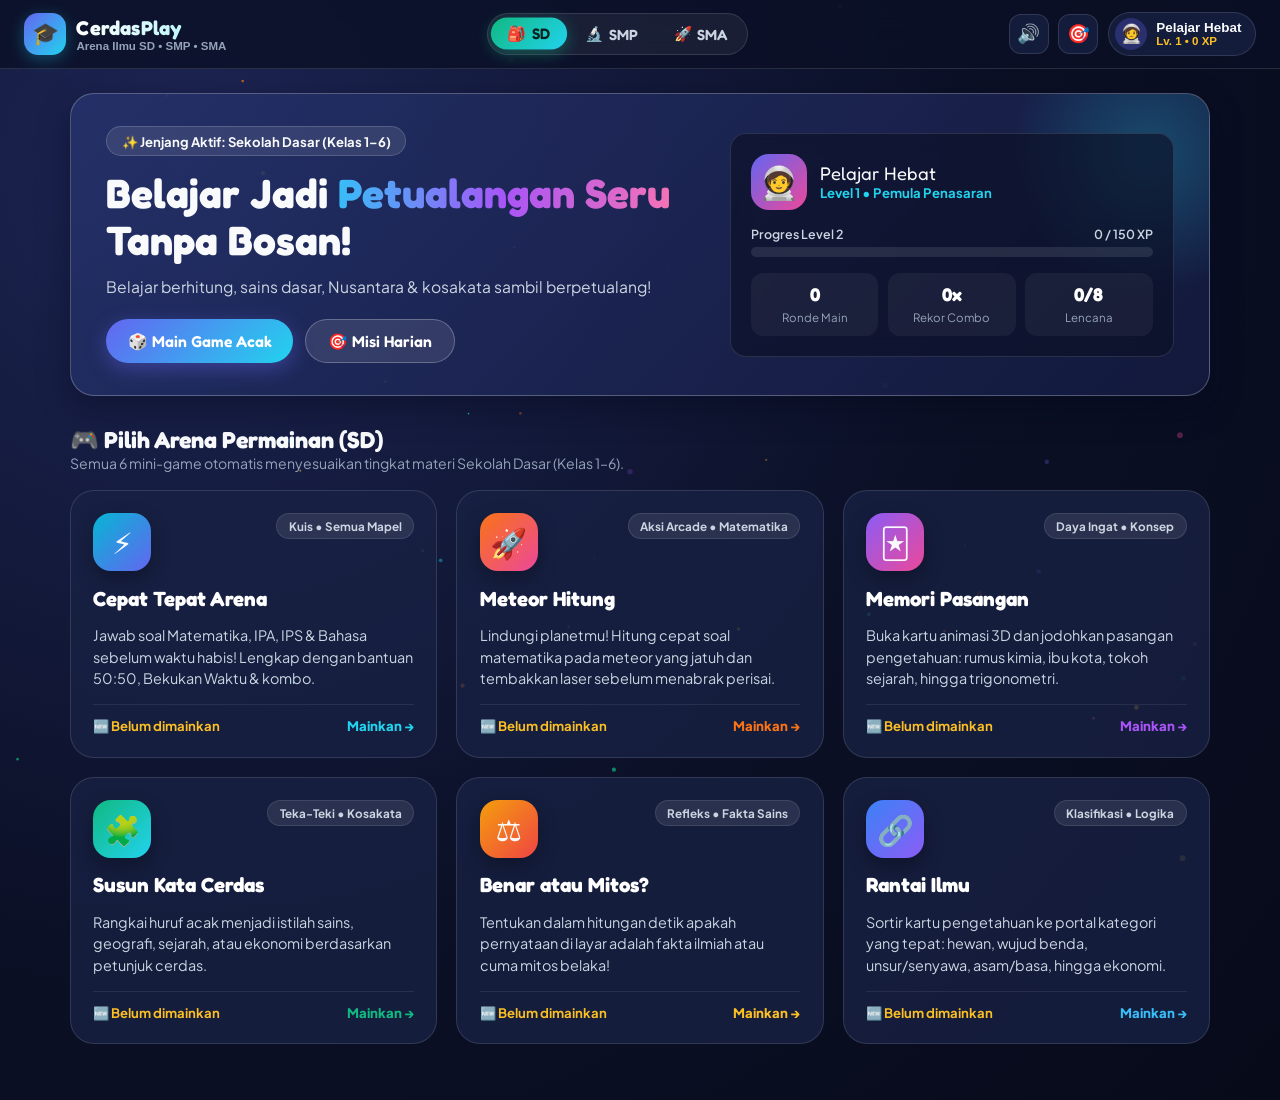
==== index.html @ 9c6dc6a7 "feat: bangun platform game edukasi CerdasPlay (SD, SMP, SMA) dengan 6 mini-game" ====
<!DOCTYPE html>
<html lang="id">
<head>
  <meta charset="UTF-8" />
  <meta name="viewport" content="width=device-width, initial-scale=1.0" />
  <title>CerdasPlay — Arena Game Edukasi SD, SMP & SMA</title>
  <meta name="description" content="Platform game edukasi interaktif berbasis pengetahuan untuk pelajar SD, SMP, dan SMA sederajat dengan animasi seru dan 6 pilihan mini-game." />
  <link rel="preconnect" href="https://fonts.googleapis.com" />
  <link rel="preconnect" href="https://fonts.gstatic.com" crossorigin />
  <link href="https://fonts.googleapis.com/css2?family=Fredoka:wght@500;600;700&family=Plus+Jakarta+Sans:wght@400;500;600;700;800&display=swap" rel="stylesheet" />
  <link rel="stylesheet" href="styles/main.css" />
  <link rel="stylesheet" href="styles/games.css" />
</head>
<body>
  <!-- Animated Ambient Background Canvas -->
  <canvas id="bg-canvas" aria-hidden="true"></canvas>
  <!-- Celebration / Confetti / Particle Overlay Canvas -->
  <canvas id="fx-canvas" aria-hidden="true"></canvas>

  <!-- Top Navigation Bar -->
  <header class="topbar">
    <div class="topbar-left">
      <button id="btn-home-logo" class="brand" title="Kembali ke Beranda">
        <span class="brand-icon">🎓</span>
        <span class="brand-text">
          <strong>CerdasPlay</strong>
          <small>Arena Ilmu SD • SMP • SMA</small>
        </span>
      </button>
    </div>

    <div class="topbar-center">
      <div class="grade-pill-group" role="radiogroup" aria-label="Pilih Jenjang Pendidikan">
        <button class="grade-pill" data-grade="SD" aria-checked="true">
          <span class="grade-emoji">🎒</span> SD
        </button>
        <button class="grade-pill" data-grade="SMP" aria-checked="false">
          <span class="grade-emoji">🔬</span> SMP
        </button>
        <button class="grade-pill" data-grade="SMA" aria-checked="false">
          <span class="grade-emoji">🚀</span> SMA
        </button>
      </div>
    </div>

    <div class="topbar-right">
      <button id="btn-sound" class="icon-btn" title="Suara Efek: Nyala" aria-label="Toggle suara">
        <span id="sound-icon">🔊</span>
      </button>
      <button id="btn-quests" class="icon-btn badge-btn" title="Misi Harian" aria-label="Misi Harian">
        <span>🎯</span>
        <span id="quest-dot" class="notif-dot hidden"></span>
      </button>
      <button id="btn-profile" class="profile-chip" title="Profil & Lencana">
        <span id="nav-avatar" class="avatar-mini">🧑‍🚀</span>
        <div class="profile-chip-info">
          <span id="nav-name" class="chip-name">Pelajar</span>
          <span id="nav-level" class="chip-level">Lv. 1 • 0 XP</span>
        </div>
      </button>
    </div>
  </header>

  <!-- Main Viewport -->
  <main id="app-root" class="app-root">
    <!-- Dynamic views injected here -->
  </main>

  <!-- Floating XP / Toast Container -->
  <div id="toast-container" class="toast-container" aria-live="polite"></div>

  <!-- Modal Backdrop -->
  <div id="modal-backdrop" class="modal-backdrop hidden" role="dialog" aria-modal="true">
    <div id="modal-content" class="modal-card"></div>
  </div>

  <script type="module" src="src/app.js"></script>
</body>
</html>
---- styles/main.css ----
/* =====================================================
   CerdasPlay — Core Design System & Global Animations
   ===================================================== */

:root {
  --bg-deep: #0b1026;
  --bg-mid: #131b3a;
  --surface: rgba(25, 34, 68, 0.78);
  --surface-strong: rgba(30, 42, 84, 0.94);
  --surface-hover: rgba(45, 60, 114, 0.9);
  --border: rgba(255, 255, 255, 0.12);
  --border-bright: rgba(255, 255, 255, 0.25);

  --text-primary: #f8fafc;
  --text-secondary: #cbd5e1;
  --text-muted: #94a3b8;

  --accent-cyan: #22d3ee;
  --accent-indigo: #6366f1;
  --accent-violet: #a855f7;
  --accent-pink: #ec4899;
  --accent-amber: #fbbf24;
  --accent-emerald: #10b981;
  --accent-rose: #f43f5e;
  --accent-orange: #f97316;

  --grade-sd: linear-gradient(135deg, #10b981, #22d3ee);
  --grade-smp: linear-gradient(135deg, #6366f1, #a855f7);
  --grade-sma: linear-gradient(135deg, #f97316, #ec4899);

  --radius-sm: 10px;
  --radius-md: 16px;
  --radius-lg: 24px;
  --radius-pill: 999px;

  --shadow-card: 0 12px 32px rgba(4, 8, 26, 0.45);
  --shadow-glow: 0 0 28px rgba(99, 102, 241, 0.35);

  --font-display: 'Fredoka', system-ui, -apple-system, sans-serif;
  --font-body: 'Plus Jakarta Sans', system-ui, -apple-system, sans-serif;
}

*, *::before, *::after {
  box-sizing: border-box;
  margin: 0;
  padding: 0;
}

html, body {
  min-height: 100vh;
  background: radial-gradient(circle at 15% 15%, #1d2554 0%, #0b1026 55%, #070a19 100%);
  color: var(--text-primary);
  font-family: var(--font-body);
  overflow-x: hidden;
  -webkit-font-smoothing: antialiased;
}

/* Canvases */
#bg-canvas,
#fx-canvas {
  position: fixed;
  inset: 0;
  width: 100%;
  height: 100%;
  pointer-events: none;
}

#bg-canvas {
  z-index: 0;
}

#fx-canvas {
  z-index: 900;
}

/* Topbar */
.topbar {
  position: sticky;
  top: 0;
  z-index: 100;
  display: flex;
  align-items: center;
  justify-content: space-between;
  gap: 1rem;
  padding: 0.75rem 1.5rem;
  background: rgba(11, 16, 38, 0.78);
  backdrop-filter: blur(18px);
  border-bottom: 1px solid var(--border);
}

.brand {
  display: flex;
  align-items: center;
  gap: 0.65rem;
  background: none;
  border: none;
  color: inherit;
  cursor: pointer;
  text-align: left;
  transition: transform 0.2s cubic-bezier(0.34, 1.56, 0.64, 1);
}

.brand:hover {
  transform: scale(1.04);
}

.brand-icon {
  display: grid;
  place-items: center;
  width: 42px;
  height: 42px;
  border-radius: 14px;
  background: linear-gradient(135deg, var(--accent-indigo), var(--accent-cyan));
  font-size: 1.35rem;
  box-shadow: 0 4px 16px rgba(34, 211, 238, 0.3);
}

.brand-text strong {
  display: block;
  font-family: var(--font-display);
  font-size: 1.25rem;
  letter-spacing: 0.2px;
  background: linear-gradient(90deg, #fff, #a5f3fc);
  -webkit-background-clip: text;
  background-clip: text;
  color: transparent;
}

.brand-text small {
  display: block;
  font-size: 0.72rem;
  color: var(--text-muted);
  font-weight: 600;
}

/* Grade Pill Switcher */
.grade-pill-group {
  display: inline-flex;
  background: rgba(255, 255, 255, 0.06);
  border: 1px solid var(--border);
  border-radius: var(--radius-pill);
  padding: 4px;
  gap: 4px;
}

.grade-pill {
  border: none;
  background: transparent;
  color: var(--text-secondary);
  font-family: var(--font-display);
  font-weight: 600;
  font-size: 0.92rem;
  padding: 0.42rem 1rem;
  border-radius: var(--radius-pill);
  cursor: pointer;
  display: inline-flex;
  align-items: center;
  gap: 0.35rem;
  transition: all 0.25s cubic-bezier(0.34, 1.56, 0.64, 1);
}

.grade-pill:hover {
  color: #fff;
  background: rgba(255, 255, 255, 0.08);
}

.grade-pill.active[data-grade="SD"] {
  background: var(--grade-sd);
  color: #06221c;
  box-shadow: 0 4px 16px rgba(16, 185, 129, 0.4);
  transform: scale(1.03);
}

.grade-pill.active[data-grade="SMP"] {
  background: var(--grade-smp);
  color: #fff;
  box-shadow: 0 4px 16px rgba(99, 102, 241, 0.45);
  transform: scale(1.03);
}

.grade-pill.active[data-grade="SMA"] {
  background: var(--grade-sma);
  color: #fff;
  box-shadow: 0 4px 16px rgba(249, 115, 22, 0.45);
  transform: scale(1.03);
}

/* Topbar Right */
.topbar-right {
  display: flex;
  align-items: center;
  gap: 0.6rem;
}

.icon-btn {
  position: relative;
  width: 40px;
  height: 40px;
  border-radius: 12px;
  border: 1px solid var(--border);
  background: var(--surface);
  color: var(--text-primary);
  font-size: 1.15rem;
  cursor: pointer;
  display: grid;
  place-items: center;
  transition: all 0.2s ease;
}

.icon-btn:hover {
  background: var(--surface-hover);
  transform: translateY(-2px);
  border-color: var(--border-bright);
}

.notif-dot {
  position: absolute;
  top: 6px;
  right: 6px;
  width: 9px;
  height: 9px;
  border-radius: 50%;
  background: var(--accent-rose);
  box-shadow: 0 0 8px var(--accent-rose);
  animation: pulseDot 1.5s infinite;
}

.profile-chip {
  display: flex;
  align-items: center;
  gap: 0.55rem;
  padding: 0.32rem 0.85rem 0.32rem 0.4rem;
  border-radius: var(--radius-pill);
  border: 1px solid var(--border);
  background: var(--surface);
  color: inherit;
  cursor: pointer;
  transition: all 0.2s ease;
}

.profile-chip:hover {
  background: var(--surface-hover);
  border-color: var(--accent-cyan);
  transform: translateY(-2px);
}

.avatar-mini {
  width: 32px;
  height: 32px;
  border-radius: 50%;
  background: rgba(99, 102, 241, 0.28);
  display: grid;
  place-items: center;
  font-size: 1.15rem;
}

.profile-chip-info {
  text-align: left;
  line-height: 1.15;
}

.chip-name {
  display: block;
  font-weight: 700;
  font-size: 0.84rem;
}

.chip-level {
  display: block;
  font-size: 0.72rem;
  color: var(--accent-amber);
  font-weight: 700;
}

/* Main App Root */
.app-root {
  position: relative;
  z-index: 10;
  max-width: 1180px;
  margin: 0 auto;
  padding: 1.5rem 1.25rem 3.5rem;
}

/* Hero Banner */
.hero-banner {
  position: relative;
  overflow: hidden;
  border-radius: var(--radius-lg);
  padding: 2rem 2.2rem;
  background: linear-gradient(135deg, rgba(37, 50, 107, 0.88), rgba(20, 26, 62, 0.92));
  border: 1px solid var(--border-bright);
  box-shadow: var(--shadow-card);
  display: grid;
  grid-template-columns: 1.35fr 1fr;
  gap: 1.5rem;
  align-items: center;
  margin-bottom: 1.8rem;
  animation: slideUpFade 0.5s ease-out;
}

.hero-banner::before {
  content: '';
  position: absolute;
  top: -80px;
  right: -80px;
  width: 280px;
  height: 280px;
  border-radius: 50%;
  background: radial-gradient(circle, rgba(34, 211, 238, 0.25), transparent 70%);
  pointer-events: none;
}

.hero-badge {
  display: inline-flex;
  align-items: center;
  gap: 0.45rem;
  padding: 0.35rem 0.9rem;
  border-radius: var(--radius-pill);
  font-size: 0.82rem;
  font-weight: 700;
  background: rgba(255, 255, 255, 0.1);
  border: 1px solid rgba(255, 255, 255, 0.16);
  margin-bottom: 0.85rem;
}

.hero-title {
  font-family: var(--font-display);
  font-size: clamp(1.7rem, 3.2vw, 2.55rem);
  line-height: 1.15;
  margin-bottom: 0.7rem;
}

.hero-title .gradient-word {
  background: linear-gradient(90deg, #38bdf8, #a855f7, #f472b6);
  -webkit-background-clip: text;
  background-clip: text;
  color: transparent;
}

.hero-desc {
  color: var(--text-secondary);
  font-size: 0.98rem;
  line-height: 1.55;
  max-width: 560px;
  margin-bottom: 1.25rem;
}

.hero-actions {
  display: flex;
  flex-wrap: wrap;
  gap: 0.75rem;
}

/* Player Progress Card inside Hero */
.hero-stats-card {
  background: rgba(11, 16, 38, 0.65);
  border: 1px solid var(--border);
  border-radius: var(--radius-md);
  padding: 1.25rem;
  backdrop-filter: blur(10px);
}

.stats-header {
  display: flex;
  align-items: center;
  gap: 0.85rem;
  margin-bottom: 1rem;
}

.hero-avatar-big {
  width: 56px;
  height: 56px;
  border-radius: 18px;
  background: linear-gradient(135deg, var(--accent-indigo), var(--accent-pink));
  display: grid;
  place-items: center;
  font-size: 2rem;
  animation: floatSlow 3.5s ease-in-out infinite;
}

.stats-title {
  font-family: var(--font-display);
  font-size: 1.15rem;
}

.stats-rank {
  font-size: 0.82rem;
  color: var(--accent-cyan);
  font-weight: 700;
}

.xp-bar-wrap {
  margin-bottom: 1rem;
}

.xp-bar-labels {
  display: flex;
  justify-content: space-between;
  font-size: 0.78rem;
  color: var(--text-secondary);
  margin-bottom: 0.35rem;
  font-weight: 600;
}

.xp-bar-track {
  height: 10px;
  border-radius: var(--radius-pill);
  background: rgba(255, 255, 255, 0.1);
  overflow: hidden;
}

.xp-bar-fill {
  height: 100%;
  border-radius: var(--radius-pill);
  background: linear-gradient(90deg, var(--accent-cyan), var(--accent-violet));
  transition: width 0.6s cubic-bezier(0.34, 1.56, 0.64, 1);
}

.mini-stats-grid {
  display: grid;
  grid-template-columns: repeat(3, 1fr);
  gap: 0.6rem;
}

.mini-stat {
  background: rgba(255, 255, 255, 0.05);
  border-radius: 12px;
  padding: 0.6rem 0.5rem;
  text-align: center;
}

.mini-stat strong {
  display: block;
  font-family: var(--font-display);
  font-size: 1.15rem;
  color: #fff;
}

.mini-stat span {
  font-size: 0.72rem;
  color: var(--text-muted);
}

/* Section Heading */
.section-head {
  display: flex;
  align-items: flex-end;
  justify-content: space-between;
  flex-wrap: wrap;
  gap: 0.75rem;
  margin-bottom: 1.1rem;
}

.section-head h2 {
  font-family: var(--font-display);
  font-size: 1.45rem;
  display: flex;
  align-items: center;
  gap: 0.5rem;
}

.section-head p {
  font-size: 0.88rem;
  color: var(--text-muted);
}

/* Game Grid */
.games-grid {
  display: grid;
  grid-template-columns: repeat(auto-fill, minmax(310px, 1fr));
  gap: 1.2rem;
}

.game-card {
  position: relative;
  overflow: hidden;
  border-radius: var(--radius-lg);
  background: var(--surface);
  border: 1px solid var(--border);
  padding: 1.4rem;
  display: flex;
  flex-direction: column;
  gap: 0.9rem;
  cursor: pointer;
  transition: transform 0.28s cubic-bezier(0.34, 1.56, 0.64, 1), border-color 0.25s, box-shadow 0.25s;
  animation: slideUpFade 0.5s ease-out backwards;
}

.game-card:nth-child(2) { animation-delay: 0.06s; }
.game-card:nth-child(3) { animation-delay: 0.12s; }
.game-card:nth-child(4) { animation-delay: 0.18s; }
.game-card:nth-child(5) { animation-delay: 0.24s; }
.game-card:nth-child(6) { animation-delay: 0.3s; }

.game-card:hover {
  transform: translateY(-7px) scale(1.01);
  border-color: var(--card-accent, var(--accent-cyan));
  box-shadow: 0 16px 36px rgba(4, 8, 26, 0.6), 0 0 24px color-mix(in srgb, var(--card-accent, #22d3ee) 28%, transparent);
}

.game-card-top {
  display: flex;
  align-items: flex-start;
  justify-content: space-between;
  gap: 0.75rem;
}

.game-icon-box {
  width: 58px;
  height: 58px;
  border-radius: 18px;
  display: grid;
  place-items: center;
  font-size: 1.85rem;
  background: var(--card-bg, linear-gradient(135deg, #6366f1, #22d3ee));
  box-shadow: 0 8px 20px rgba(0, 0, 0, 0.3);
  transition: transform 0.3s cubic-bezier(0.34, 1.56, 0.64, 1);
}

.game-card:hover .game-icon-box {
  transform: rotate(-8deg) scale(1.1);
}

.game-tag {
  font-size: 0.73rem;
  font-weight: 700;
  padding: 0.28rem 0.7rem;
  border-radius: var(--radius-pill);
  background: rgba(255, 255, 255, 0.09);
  color: var(--text-secondary);
  border: 1px solid rgba(255, 255, 255, 0.1);
}

.game-card h3 {
  font-family: var(--font-display);
  font-size: 1.28rem;
  color: #fff;
}

.game-card p {
  color: var(--text-secondary);
  font-size: 0.9rem;
  line-height: 1.5;
  flex: 1;
}

.game-card-footer {
  display: flex;
  align-items: center;
  justify-content: space-between;
  padding-top: 0.75rem;
  border-top: 1px solid rgba(255, 255, 255, 0.08);
  font-size: 0.82rem;
}

.best-score {
  color: var(--accent-amber);
  font-weight: 700;
}

.play-cta {
  display: inline-flex;
  align-items: center;
  gap: 0.35rem;
  font-weight: 800;
  color: var(--card-accent, var(--accent-cyan));
  transition: transform 0.2s ease;
}

.game-card:hover .play-cta {
  transform: translateX(4px);
}

/* Buttons */
.btn {
  display: inline-flex;
  align-items: center;
  justify-content: center;
  gap: 0.5rem;
  padding: 0.72rem 1.35rem;
  border-radius: var(--radius-pill);
  border: none;
  font-family: var(--font-display);
  font-weight: 600;
  font-size: 0.98rem;
  cursor: pointer;
  transition: transform 0.18s cubic-bezier(0.34, 1.56, 0.64, 1), box-shadow 0.2s, filter 0.2s;
}

.btn:hover:not(:disabled) {
  transform: translateY(-2px) scale(1.02);
  filter: brightness(1.08);
}

.btn:active:not(:disabled) {
  transform: scale(0.96);
}

.btn:disabled {
  opacity: 0.45;
  cursor: not-allowed;
}

.btn-primary {
  background: linear-gradient(135deg, var(--accent-indigo), var(--accent-cyan));
  color: #fff;
  box-shadow: 0 6px 20px rgba(99, 102, 241, 0.4);
}

.btn-secondary {
  background: rgba(255, 255, 255, 0.1);
  color: #fff;
  border: 1px solid var(--border-bright);
}

.btn-success {
  background: linear-gradient(135deg, #10b981, #34d399);
  color: #052e16;
  box-shadow: 0 6px 18px rgba(16, 185, 129, 0.35);
}

.btn-danger {
  background: linear-gradient(135deg, #f43f5e, #fb7185);
  color: #fff;
  box-shadow: 0 6px 18px rgba(244, 63, 94, 0.35);
}

.btn-amber {
  background: linear-gradient(135deg, #f59e0b, #fbbf24);
  color: #291802;
}

.btn-sm {
  padding: 0.48rem 0.95rem;
  font-size: 0.86rem;
}

/* Modal */
.modal-backdrop {
  position: fixed;
  inset: 0;
  z-index: 500;
  background: rgba(5, 8, 22, 0.78);
  backdrop-filter: blur(8px);
  display: grid;
  place-items: center;
  padding: 1rem;
  animation: fadeIn 0.2s ease;
}

.modal-backdrop.hidden {
  display: none;
}

.modal-card {
  width: 100%;
  max-width: 560px;
  max-height: 88vh;
  overflow-y: auto;
  background: var(--surface-strong);
  border: 1px solid var(--border-bright);
  border-radius: var(--radius-lg);
  padding: 1.6rem;
  box-shadow: 0 24px 60px rgba(0, 0, 0, 0.65);
  animation: popIn 0.28s cubic-bezier(0.34, 1.56, 0.64, 1);
}

.modal-header {
  display: flex;
  align-items: center;
  justify-content: space-between;
  margin-bottom: 1.1rem;
}

.modal-header h2 {
  font-family: var(--font-display);
  font-size: 1.35rem;
}

.modal-close {
  width: 34px;
  height: 34px;
  border-radius: 50%;
  border: 1px solid var(--border);
  background: rgba(255, 255, 255, 0.08);
  color: #fff;
  cursor: pointer;
  font-size: 1rem;
}

/* Avatar Picker & Badges */
.avatar-grid {
  display: grid;
  grid-template-columns: repeat(6, 1fr);
  gap: 0.55rem;
  margin: 0.6rem 0 1.1rem;
}

.avatar-option {
  aspect-ratio: 1;
  border-radius: 14px;
  border: 2px solid var(--border);
  background: rgba(255, 255, 255, 0.05);
  font-size: 1.6rem;
  cursor: pointer;
  display: grid;
  place-items: center;
  transition: all 0.2s;
}

.avatar-option.selected {
  border-color: var(--accent-cyan);
  background: rgba(34, 211, 238, 0.2);
  transform: scale(1.08);
}

.text-input {
  width: 100%;
  padding: 0.7rem 1rem;
  border-radius: 12px;
  border: 1px solid var(--border-bright);
  background: rgba(11, 16, 38, 0.75);
  color: #fff;
  font-family: var(--font-body);
  font-size: 0.98rem;
  outline: none;
}

.text-input:focus {
  border-color: var(--accent-cyan);
  box-shadow: 0 0 0 3px rgba(34, 211, 238, 0.2);
}

.badges-grid {
  display: grid;
  grid-template-columns: repeat(auto-fill, minmax(150px, 1fr));
  gap: 0.7rem;
  margin-top: 0.8rem;
}

.badge-item {
  border-radius: 14px;
  padding: 0.75rem;
  border: 1px solid var(--border);
  background: rgba(255, 255, 255, 0.04);
  text-align: center;
  transition: transform 0.2s;
}

.badge-item.unlocked {
  border-color: rgba(251, 191, 36, 0.45);
  background: linear-gradient(135deg, rgba(251, 191, 36, 0.14), rgba(168, 85, 247, 0.12));
}

.badge-item.locked {
  opacity: 0.48;
  filter: grayscale(0.8);
}

.badge-item .b-icon {
  font-size: 1.8rem;
  display: block;
  margin-bottom: 0.25rem;
}

.badge-item strong {
  display: block;
  font-size: 0.82rem;
  margin-bottom: 0.15rem;
}

.badge-item small {
  font-size: 0.72rem;
  color: var(--text-muted);
}

/* Quests */
.quest-list {
  display: flex;
  flex-direction: column;
  gap: 0.75rem;
}

.quest-row {
  background: rgba(255, 255, 255, 0.05);
  border: 1px solid var(--border);
  border-radius: 14px;
  padding: 0.9rem 1rem;
  display: flex;
  align-items: center;
  justify-content: space-between;
  gap: 0.8rem;
}

.quest-row.done {
  border-color: rgba(16, 185, 129, 0.5);
  background: rgba(16, 185, 129, 0.1);
}

.quest-bar {
  height: 7px;
  border-radius: 99px;
  background: rgba(255, 255, 255, 0.1);
  margin-top: 0.4rem;
  overflow: hidden;
  width: 220px;
  max-width: 100%;
}

.quest-bar-fill {
  height: 100%;
  background: linear-gradient(90deg, #10b981, #22d3ee);
}

/* Toasts */
.toast-container {
  position: fixed;
  bottom: 1.4rem;
  right: 1.4rem;
  z-index: 950;
  display: flex;
  flex-direction: column;
  gap: 0.6rem;
  pointer-events: none;
}

.toast {
  background: rgba(18, 25, 56, 0.95);
  border: 1px solid var(--accent-cyan);
  color: #fff;
  padding: 0.75rem 1.15rem;
  border-radius: 14px;
  box-shadow: 0 12px 30px rgba(0, 0, 0, 0.5);
  font-weight: 700;
  font-size: 0.9rem;
  display: flex;
  align-items: center;
  gap: 0.55rem;
  animation: toastSlideIn 0.32s cubic-bezier(0.34, 1.56, 0.64, 1);
}

.toast.fade-out {
  opacity: 0;
  transform: translateY(10px);
  transition: all 0.3s ease;
}

/* Keyframes */
@keyframes slideUpFade {
  from { opacity: 0; transform: translateY(18px); }
  to { opacity: 1; transform: translateY(0); }
}

@keyframes fadeIn {
  from { opacity: 0; }
  to { opacity: 1; }
}

@keyframes popIn {
  from { opacity: 0; transform: scale(0.88); }
  to { opacity: 1; transform: scale(1); }
}

@keyframes floatSlow {
  0%, 100% { transform: translateY(0); }
  50% { transform: translateY(-7px); }
}

@keyframes pulseDot {
  0%, 100% { transform: scale(1); opacity: 1; }
  50% { transform: scale(1.35); opacity: 0.65; }
}

@keyframes toastSlideIn {
  from { opacity: 0; transform: translateX(30px) scale(0.95); }
  to { opacity: 1; transform: translateX(0) scale(1); }
}

@keyframes shake {
  0%, 100% { transform: translateX(0); }
  20% { transform: translateX(-8px); }
  40% { transform: translateX(8px); }
  60% { transform: translateX(-6px); }
  80% { transform: translateX(6px); }
}

.anim-shake {
  animation: shake 0.38s ease;
}

.hidden {
  display: none !important;
}

/* Responsive */
@media (max-width: 860px) {
  .topbar {
    flex-wrap: wrap;
    padding: 0.65rem 1rem;
  }
  .topbar-center {
    order: 3;
    width: 100%;
    display: flex;
    justify-content: center;
  }
  .hero-banner {
    grid-template-columns: 1fr;
    padding: 1.4rem;
  }
}
---- styles/games.css ----
/* =====================================================
   CerdasPlay — Mini-Game Arenas & Interactive Styles
   ===================================================== */

/* Shared Game Shell */
.game-shell {
  animation: slideUpFade 0.35s ease-out;
}

.game-hud {
  display: flex;
  align-items: center;
  justify-content: space-between;
  flex-wrap: wrap;
  gap: 0.75rem;
  padding: 0.9rem 1.2rem;
  border-radius: var(--radius-md);
  background: var(--surface);
  border: 1px solid var(--border);
  margin-bottom: 1.2rem;
  backdrop-filter: blur(12px);
}

.hud-group {
  display: flex;
  align-items: center;
  gap: 0.75rem;
  flex-wrap: wrap;
}

.hud-pill {
  display: inline-flex;
  align-items: center;
  gap: 0.4rem;
  padding: 0.42rem 0.85rem;
  border-radius: var(--radius-pill);
  background: rgba(255, 255, 255, 0.07);
  border: 1px solid var(--border);
  font-weight: 700;
  font-size: 0.88rem;
}

.hud-pill.score { color: var(--accent-amber); }
.hud-pill.streak { color: var(--accent-orange); }
.hud-pill.lives { color: var(--accent-rose); }
.hud-pill.timer { color: var(--accent-cyan); }

.hud-pill.bump {
  animation: popIn 0.28s cubic-bezier(0.34, 1.56, 0.64, 1);
}

.game-stage {
  background: var(--surface);
  border: 1px solid var(--border-bright);
  border-radius: var(--radius-lg);
  padding: 1.6rem;
  box-shadow: var(--shadow-card);
  position: relative;
  overflow: hidden;
}

/* Timer Progress Bar */
.timer-track {
  width: 100%;
  height: 9px;
  border-radius: 99px;
  background: rgba(255, 255, 255, 0.09);
  overflow: hidden;
  margin-bottom: 1.25rem;
}

.timer-fill {
  height: 100%;
  border-radius: 99px;
  background: linear-gradient(90deg, #22d3ee, #6366f1);
  transition: width 0.1s linear, background 0.3s;
}

.timer-fill.danger {
  background: linear-gradient(90deg, #f97316, #f43f5e);
}

/* Filter Chips */
.filter-row {
  display: flex;
  flex-wrap: wrap;
  gap: 0.5rem;
  margin-bottom: 1.1rem;
}

.filter-chip {
  border: 1px solid var(--border);
  background: rgba(255, 255, 255, 0.05);
  color: var(--text-secondary);
  padding: 0.4rem 0.9rem;
  border-radius: var(--radius-pill);
  font-size: 0.82rem;
  font-weight: 700;
  cursor: pointer;
  transition: all 0.2s;
}

.filter-chip.active,
.filter-chip:hover {
  background: rgba(99, 102, 241, 0.32);
  border-color: var(--accent-cyan);
  color: #fff;
}

/* =====================================================
   GAME 1: QUIZ BLITZ (Cepat Tepat Arena)
   ===================================================== */
.quiz-header-meta {
  display: flex;
  align-items: center;
  justify-content: space-between;
  margin-bottom: 0.9rem;
  flex-wrap: wrap;
  gap: 0.5rem;
}

.subject-badge {
  display: inline-flex;
  align-items: center;
  gap: 0.4rem;
  padding: 0.3rem 0.85rem;
  border-radius: var(--radius-pill);
  background: rgba(168, 85, 247, 0.22);
  border: 1px solid rgba(168, 85, 247, 0.45);
  font-size: 0.8rem;
  font-weight: 700;
  color: #e9d5ff;
}

.lifelines-bar {
  display: flex;
  gap: 0.45rem;
}

.lifeline-btn {
  border: 1px solid var(--border-bright);
  background: rgba(255, 255, 255, 0.07);
  color: #fff;
  padding: 0.35rem 0.72rem;
  border-radius: 10px;
  font-size: 0.78rem;
  font-weight: 700;
  cursor: pointer;
  transition: all 0.2s;
}

.lifeline-btn:hover:not(:disabled) {
  background: rgba(34, 211, 238, 0.22);
  border-color: var(--accent-cyan);
  transform: translateY(-2px);
}

.lifeline-btn:disabled {
  opacity: 0.32;
  cursor: not-allowed;
  text-decoration: line-through;
}

.quiz-question-box {
  font-family: var(--font-display);
  font-size: clamp(1.2rem, 2.4vw, 1.55rem);
  line-height: 1.4;
  margin-bottom: 1.35rem;
  min-height: 68px;
}

.options-grid {
  display: grid;
  grid-template-columns: repeat(2, 1fr);
  gap: 0.85rem;
}

.option-btn {
  position: relative;
  display: flex;
  align-items: center;
  gap: 0.8rem;
  text-align: left;
  padding: 1rem 1.15rem;
  border-radius: 16px;
  border: 2px solid var(--border);
  background: rgba(255, 255, 255, 0.05);
  color: #fff;
  font-family: var(--font-body);
  font-size: 0.98rem;
  font-weight: 600;
  cursor: pointer;
  transition: all 0.2s cubic-bezier(0.34, 1.56, 0.64, 1);
}

.option-btn:hover:not(:disabled) {
  border-color: var(--accent-cyan);
  background: rgba(34, 211, 238, 0.12);
  transform: translateY(-3px);
}

.option-key {
  width: 30px;
  height: 30px;
  flex-shrink: 0;
  border-radius: 9px;
  background: rgba(255, 255, 255, 0.1);
  display: grid;
  place-items: center;
  font-family: var(--font-display);
  font-weight: 700;
  font-size: 0.9rem;
}

.option-btn.correct {
  border-color: var(--accent-emerald);
  background: rgba(16, 185, 129, 0.24);
  box-shadow: 0 0 22px rgba(16, 185, 129, 0.35);
}

.option-btn.wrong {
  border-color: var(--accent-rose);
  background: rgba(244, 63, 94, 0.22);
}

.option-btn.eliminated {
  opacity: 0.22;
  pointer-events: none;
  transform: scale(0.96);
}

.explanation-box {
  margin-top: 1.2rem;
  padding: 1rem 1.15rem;
  border-radius: 14px;
  background: rgba(34, 211, 238, 0.1);
  border: 1px solid rgba(34, 211, 238, 0.35);
  display: flex;
  align-items: center;
  justify-content: space-between;
  gap: 1rem;
  flex-wrap: wrap;
  animation: slideUpFade 0.25s ease;
}

.explanation-box p {
  font-size: 0.92rem;
  color: #e0f2fe;
  line-height: 1.45;
  flex: 1;
}

/* =====================================================
   GAME 2: METEOR MATH (Canvas Arcade)
   ===================================================== */
.meteor-layout {
  display: flex;
  flex-direction: column;
  gap: 1rem;
}

.meteor-canvas-wrap {
  position: relative;
  width: 100%;
  height: 430px;
  border-radius: 18px;
  overflow: hidden;
  border: 2px solid rgba(34, 211, 238, 0.35);
  background: radial-gradient(circle at 50% 95%, #1e1b4b 0%, #090d24 65%, #040613 100%);
}

#meteor-canvas {
  width: 100%;
  height: 100%;
  display: block;
}

.meteor-controls {
  display: flex;
  flex-wrap: wrap;
  gap: 0.75rem;
  align-items: center;
  justify-content: space-between;
}

.meteor-input-group {
  display: flex;
  gap: 0.55rem;
  flex: 1;
  min-width: 240px;
}

.meteor-choices {
  display: flex;
  flex-wrap: wrap;
  gap: 0.5rem;
}

.meteor-choice-btn {
  padding: 0.65rem 1.1rem;
  border-radius: 12px;
  border: 1px solid rgba(34, 211, 238, 0.4);
  background: rgba(34, 211, 238, 0.14);
  color: #fff;
  font-family: var(--font-display);
  font-size: 1.02rem;
  font-weight: 700;
  cursor: pointer;
  transition: all 0.16s;
}

.meteor-choice-btn:hover {
  background: rgba(34, 211, 238, 0.32);
  transform: scale(1.06);
}

/* =====================================================
   GAME 3: MEMORY MATCH (3D Card Flip)
   ===================================================== */
.memory-grid {
  display: grid;
  gap: 0.8rem;
  perspective: 1000px;
  margin-top: 0.75rem;
}

.memory-grid.cols-4 { grid-template-columns: repeat(4, 1fr); }
.memory-grid.cols-5 { grid-template-columns: repeat(5, 1fr); }

.mem-card {
  aspect-ratio: 1 / 1.08;
  cursor: pointer;
  position: relative;
  transform-style: preserve-3d;
  transition: transform 0.52s cubic-bezier(0.34, 1.4, 0.64, 1);
  border: none;
  background: transparent;
}

.mem-card.flipped,
.mem-card.matched {
  transform: rotateY(180deg);
}

.mem-card.matched .mem-front {
  border-color: var(--accent-emerald);
  background: linear-gradient(135deg, rgba(16, 185, 129, 0.28), rgba(34, 211, 238, 0.22));
  box-shadow: 0 0 20px rgba(16, 185, 129, 0.35);
}

.mem-face {
  position: absolute;
  inset: 0;
  border-radius: 16px;
  backface-visibility: hidden;
  display: flex;
  flex-direction: column;
  align-items: center;
  justify-content: center;
  padding: 0.6rem;
  text-align: center;
  border: 2px solid var(--border-bright);
}

.mem-back {
  background: linear-gradient(135deg, #252f66, #191f4a);
  font-size: 1.8rem;
  box-shadow: inset 0 0 20px rgba(99, 102, 241, 0.25);
}

.mem-back:hover {
  border-color: var(--accent-cyan);
}

.mem-front {
  transform: rotateY(180deg);
  background: linear-gradient(135deg, #1e2959, #2b1f54);
  color: #fff;
}

.mem-front .mem-type {
  font-size: 0.66rem;
  text-transform: uppercase;
  letter-spacing: 0.7px;
  color: var(--accent-cyan);
  margin-bottom: 0.25rem;
  font-weight: 800;
}

.mem-front .mem-text {
  font-family: var(--font-display);
  font-size: clamp(0.82rem, 1.5vw, 1.02rem);
  line-height: 1.25;
}

/* =====================================================
   GAME 4: WORD SCRAMBLE (Susun Kata Cerdas)
   ===================================================== */
.scramble-clue-card {
  background: rgba(99, 102, 241, 0.14);
  border: 1px solid rgba(99, 102, 241, 0.4);
  border-radius: 16px;
  padding: 1.1rem 1.3rem;
  margin-bottom: 1.4rem;
  text-align: center;
}

.scramble-clue-card p {
  font-family: var(--font-display);
  font-size: 1.2rem;
  margin-top: 0.4rem;
}

.answer-slots,
.letter-bank {
  display: flex;
  flex-wrap: wrap;
  justify-content: center;
  gap: 0.55rem;
  margin-bottom: 1.25rem;
  min-height: 58px;
}

.letter-slot {
  width: 48px;
  height: 54px;
  border-radius: 13px;
  border: 2px dashed rgba(255, 255, 255, 0.28);
  background: rgba(11, 16, 38, 0.55);
  color: #fff;
  font-family: var(--font-display);
  font-size: 1.35rem;
  font-weight: 700;
  display: grid;
  place-items: center;
  cursor: pointer;
  transition: all 0.2s;
}

.letter-slot.filled {
  border-style: solid;
  border-color: var(--accent-cyan);
  background: rgba(34, 211, 238, 0.2);
  animation: popIn 0.2s ease;
}

.letter-slot.correct {
  border-color: var(--accent-emerald);
  background: rgba(16, 185, 129, 0.3);
}

.letter-tile {
  width: 50px;
  height: 54px;
  border-radius: 13px;
  border: none;
  background: linear-gradient(135deg, #6366f1, #a855f7);
  color: #fff;
  font-family: var(--font-display);
  font-size: 1.35rem;
  font-weight: 700;
  cursor: pointer;
  box-shadow: 0 5px 0 #3b2d8a;
  transition: transform 0.15s, opacity 0.2s;
}

.letter-tile:hover:not(:disabled) {
  transform: translateY(-4px);
}

.letter-tile:active:not(:disabled) {
  transform: translateY(2px);
}

.letter-tile.used {
  opacity: 0.2;
  pointer-events: none;
  transform: scale(0.88);
}

.scramble-actions {
  display: flex;
  justify-content: center;
  flex-wrap: wrap;
  gap: 0.7rem;
}

/* =====================================================
   GAME 5: TRUE / FALSE (Benar atau Mitos?)
   ===================================================== */
.tf-card-arena {
  display: flex;
  flex-direction: column;
  align-items: center;
  text-align: center;
  padding: 1.2rem 0.5rem;
}

.tf-statement-card {
  width: 100%;
  max-width: 640px;
  min-height: 185px;
  border-radius: 22px;
  padding: 1.8rem;
  background: linear-gradient(145deg, rgba(39, 51, 108, 0.9), rgba(22, 29, 68, 0.95));
  border: 2px solid var(--border-bright);
  box-shadow: 0 18px 40px rgba(0, 0, 0, 0.4);
  display: flex;
  flex-direction: column;
  justify-content: center;
  align-items: center;
  gap: 0.75rem;
  margin-bottom: 1.5rem;
  animation: popIn 0.32s cubic-bezier(0.34, 1.56, 0.64, 1);
}

.tf-statement-card h3 {
  font-family: var(--font-display);
  font-size: clamp(1.2rem, 2.5vw, 1.6rem);
  line-height: 1.4;
}

.tf-buttons {
  display: grid;
  grid-template-columns: 1fr 1fr;
  gap: 1rem;
  width: 100%;
  max-width: 520px;
}

.tf-btn {
  padding: 1.15rem 1.4rem;
  border-radius: 18px;
  border: 2px solid transparent;
  font-family: var(--font-display);
  font-size: 1.25rem;
  font-weight: 700;
  cursor: pointer;
  display: flex;
  align-items: center;
  justify-content: center;
  gap: 0.5rem;
  transition: all 0.2s cubic-bezier(0.34, 1.56, 0.64, 1);
}

.tf-btn.true-btn {
  background: linear-gradient(135deg, #059669, #10b981);
  color: #fff;
  box-shadow: 0 8px 22px rgba(16, 185, 129, 0.35);
}

.tf-btn.false-btn {
  background: linear-gradient(135deg, #e11d48, #f43f5e);
  color: #fff;
  box-shadow: 0 8px 22px rgba(244, 63, 94, 0.35);
}

.tf-btn:hover:not(:disabled) {
  transform: translateY(-4px) scale(1.03);
}

/* =====================================================
   GAME 6: CATEGORY SORTER (Rantai Ilmu)
   ===================================================== */
.sort-theme-banner {
  text-align: center;
  margin-bottom: 1.2rem;
}

.sort-item-stage {
  display: flex;
  flex-direction: column;
  align-items: center;
  justify-content: center;
  min-height: 155px;
  margin-bottom: 1.4rem;
}

.sort-card-active {
  padding: 1.35rem 2.2rem;
  border-radius: 20px;
  background: linear-gradient(135deg, #312e81, #4c1d95);
  border: 2px solid var(--accent-cyan);
  box-shadow: 0 14px 30px rgba(34, 211, 238, 0.22);
  text-align: center;
  animation: popIn 0.28s cubic-bezier(0.34, 1.56, 0.64, 1);
  max-width: 440px;
  width: 100%;
}

.sort-card-active .sort-emoji {
  font-size: 2.3rem;
  display: block;
  margin-bottom: 0.35rem;
}

.sort-card-active h3 {
  font-family: var(--font-display);
  font-size: 1.45rem;
}

.sort-card-active p {
  font-size: 0.85rem;
  color: var(--text-secondary);
  margin-top: 0.25rem;
}

.sort-portals {
  display: grid;
  grid-template-columns: repeat(3, 1fr);
  gap: 0.9rem;
}

.sort-portal-btn {
  padding: 1.2rem 0.9rem;
  border-radius: 18px;
  border: 2px solid var(--border-bright);
  background: rgba(255, 255, 255, 0.06);
  color: #fff;
  cursor: pointer;
  display: flex;
  flex-direction: column;
  align-items: center;
  gap: 0.4rem;
  transition: all 0.2s cubic-bezier(0.34, 1.56, 0.64, 1);
}

.sort-portal-btn:hover {
  transform: translateY(-5px);
  border-color: var(--accent-cyan);
  background: rgba(34, 211, 238, 0.16);
}

.sort-portal-btn .portal-icon {
  font-size: 1.8rem;
}

.sort-portal-btn strong {
  font-family: var(--font-display);
  font-size: 1.08rem;
}

.sort-portal-btn small {
  font-size: 0.75rem;
  color: var(--text-muted);
}

/* =====================================================
   RESULT SCREEN
   ===================================================== */
.result-screen {
  text-align: center;
  padding: 1.5rem 1rem;
  animation: popIn 0.4s cubic-bezier(0.34, 1.56, 0.64, 1);
}

.result-trophy {
  font-size: 4.2rem;
  margin-bottom: 0.5rem;
  display: inline-block;
  animation: floatSlow 2.5s ease-in-out infinite;
}

.result-screen h2 {
  font-family: var(--font-display);
  font-size: 2rem;
  margin-bottom: 0.35rem;
}

.result-subtitle {
  color: var(--text-secondary);
  margin-bottom: 1.4rem;
}

.result-stats {
  display: grid;
  grid-template-columns: repeat(auto-fit, minmax(130px, 1fr));
  gap: 0.85rem;
  max-width: 600px;
  margin: 0 auto 1.6rem;
}

.result-stat-box {
  background: rgba(255, 255, 255, 0.06);
  border: 1px solid var(--border);
  border-radius: 16px;
  padding: 1rem;
}

.result-stat-box strong {
  display: block;
  font-family: var(--font-display);
  font-size: 1.55rem;
  color: var(--accent-amber);
}

.result-stat-box span {
  font-size: 0.8rem;
  color: var(--text-muted);
}

.result-actions {
  display: flex;
  justify-content: center;
  flex-wrap: wrap;
  gap: 0.85rem;
}

@media (max-width: 680px) {
  .options-grid,
  .sort-portals {
    grid-template-columns: 1fr;
  }
  .memory-grid.cols-4 { grid-template-columns: repeat(3, 1fr); }
  .memory-grid.cols-5 { grid-template-columns: repeat(4, 1fr); }
  .meteor-canvas-wrap { height: 350px; }
}
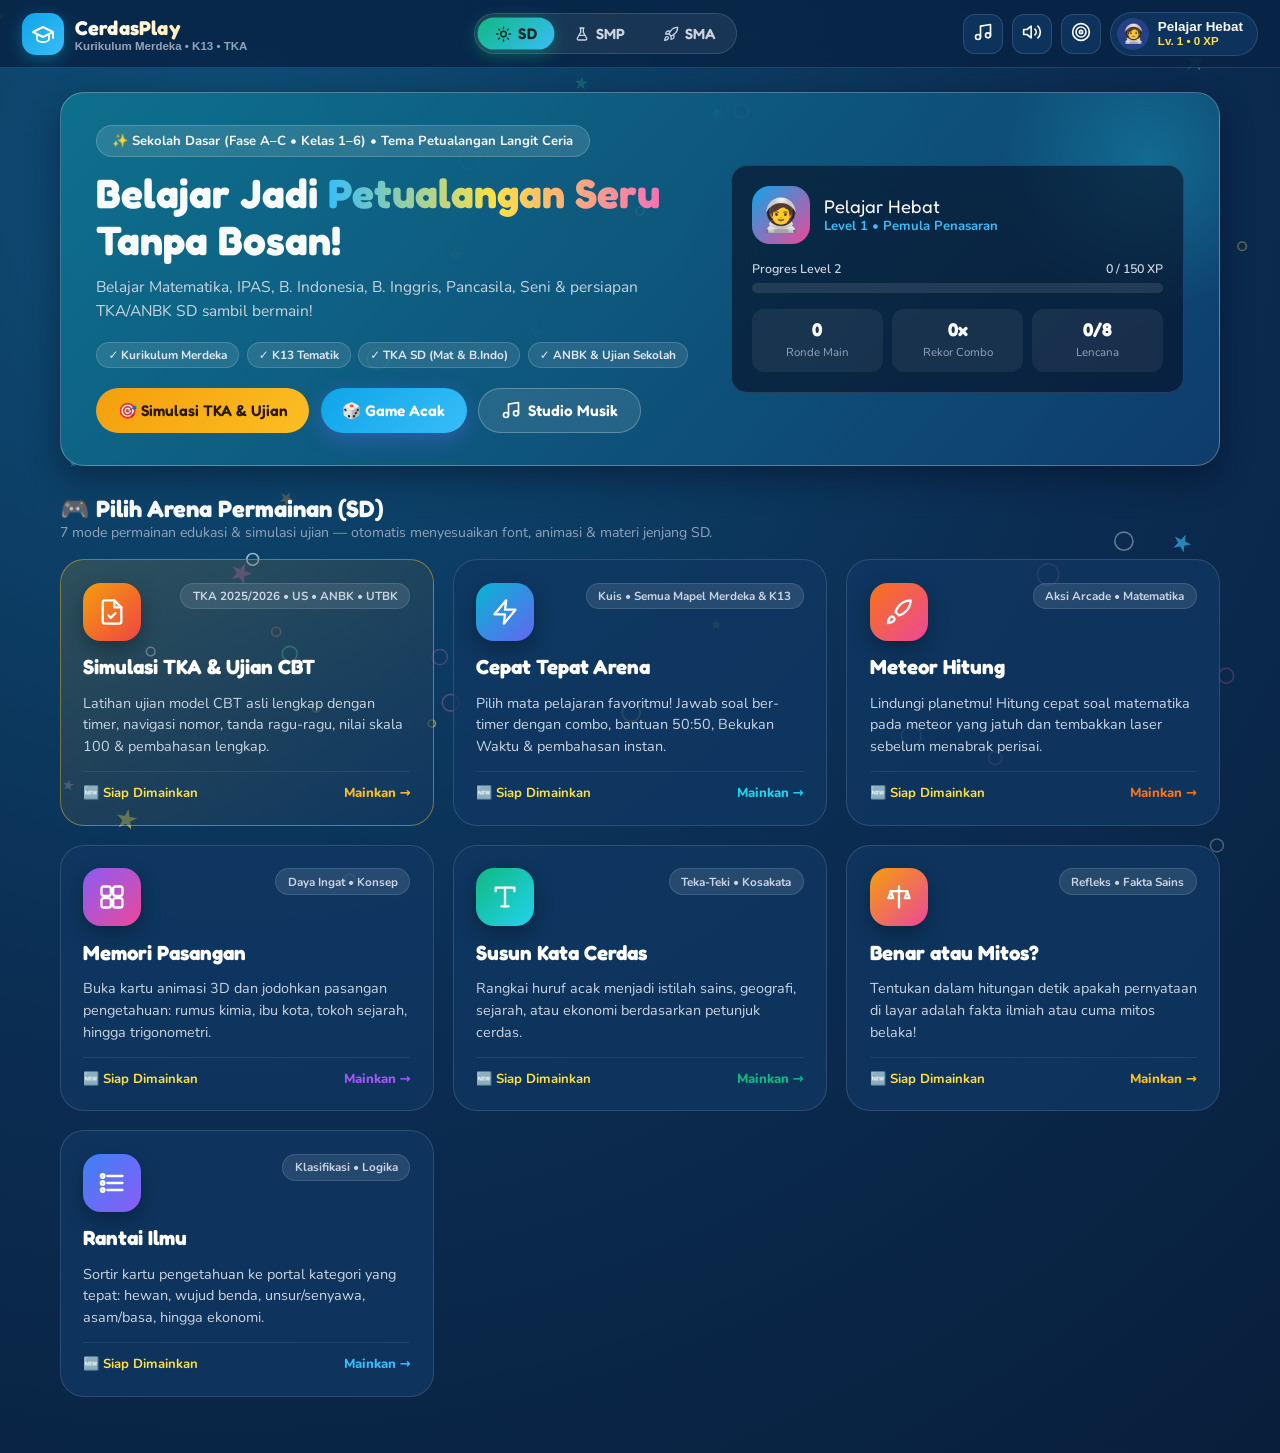
==== commit 859e603a: "feat(v2): tambah simulasi TKA & ujian CBT, bank soal semua mapel Merdeka/K13, tema animasi & font pe" ====
--- a/index.html
+++ b/index.html
@@ -1,18 +1,18 @@
 <!DOCTYPE html>
-<html lang="id">
+<html lang="id" data-grade="SD">
 <head>
   <meta charset="UTF-8" />
   <meta name="viewport" content="width=device-width, initial-scale=1.0" />
-  <title>CerdasPlay — Arena Game Edukasi SD, SMP & SMA</title>
-  <meta name="description" content="Platform game edukasi interaktif berbasis pengetahuan untuk pelajar SD, SMP, dan SMA sederajat dengan animasi seru dan 6 pilihan mini-game." />
+  <title>CerdasPlay — Arena Game Edukasi, Kurikulum & TKA (SD • SMP • SMA)</title>
+  <meta name="description" content="Platform game edukasi interaktif Kurikulum Merdeka, K13, Ujian Sekolah & TKA untuk pelajar SD, SMP, dan SMA sederajat dengan animasi sesuai jenjang dan custom musik." />
   <link rel="preconnect" href="https://fonts.googleapis.com" />
   <link rel="preconnect" href="https://fonts.gstatic.com" crossorigin />
-  <link href="https://fonts.googleapis.com/css2?family=Fredoka:wght@500;600;700&family=Plus+Jakarta+Sans:wght@400;500;600;700;800&display=swap" rel="stylesheet" />
+  <link href="https://fonts.googleapis.com/css2?family=Fredoka:wght@500;600;700&family=Nunito:wght@500;600;700;800&family=Outfit:wght@500;600;700;800&family=Plus+Jakarta+Sans:wght@400;500;600;700;800&family=Space+Grotesk:wght@500;600;700&display=swap" rel="stylesheet" />
   <link rel="stylesheet" href="styles/main.css" />
   <link rel="stylesheet" href="styles/games.css" />
 </head>
 <body>
-  <!-- Animated Ambient Background Canvas -->
+  <!-- Grade-Adaptive Animated Background Canvas -->
   <canvas id="bg-canvas" aria-hidden="true"></canvas>
   <!-- Celebration / Confetti / Particle Overlay Canvas -->
   <canvas id="fx-canvas" aria-hidden="true"></canvas>
@@ -21,10 +21,10 @@
   <header class="topbar">
     <div class="topbar-left">
       <button id="btn-home-logo" class="brand" title="Kembali ke Beranda">
-        <span class="brand-icon">🎓</span>
+        <span class="brand-icon" id="brand-icon-slot"></span>
         <span class="brand-text">
           <strong>CerdasPlay</strong>
-          <small>Arena Ilmu SD • SMP • SMA</small>
+          <small id="brand-subtitle">Kurikulum Merdeka • K13 • TKA</small>
         </span>
       </button>
     </div>
@@ -32,23 +32,29 @@
     <div class="topbar-center">
       <div class="grade-pill-group" role="radiogroup" aria-label="Pilih Jenjang Pendidikan">
         <button class="grade-pill" data-grade="SD" aria-checked="true">
-          <span class="grade-emoji">🎒</span> SD
+          <span class="grade-icon-slot" data-icon="sd"></span> SD
         </button>
         <button class="grade-pill" data-grade="SMP" aria-checked="false">
-          <span class="grade-emoji">🔬</span> SMP
+          <span class="grade-icon-slot" data-icon="smp"></span> SMP
         </button>
         <button class="grade-pill" data-grade="SMA" aria-checked="false">
-          <span class="grade-emoji">🚀</span> SMA
+          <span class="grade-icon-slot" data-icon="sma"></span> SMA
         </button>
       </div>
     </div>
 
     <div class="topbar-right">
-      <button id="btn-sound" class="icon-btn" title="Suara Efek: Nyala" aria-label="Toggle suara">
-        <span id="sound-icon">🔊</span>
+      <button id="btn-music" class="icon-btn music-btn" title="Studio Musik & BGM" aria-label="Studio Musik">
+        <span id="music-icon-slot"></span>
+        <span id="music-eq" class="eq-bars hidden" aria-hidden="true">
+          <i></i><i></i><i></i>
+        </span>
+      </button>
+      <button id="btn-sound" class="icon-btn" title="Efek Suara: Nyala" aria-label="Toggle efek suara">
+        <span id="sound-icon"></span>
       </button>
       <button id="btn-quests" class="icon-btn badge-btn" title="Misi Harian" aria-label="Misi Harian">
-        <span>🎯</span>
+        <span id="quest-icon-slot"></span>
         <span id="quest-dot" class="notif-dot hidden"></span>
       </button>
       <button id="btn-profile" class="profile-chip" title="Profil & Lencana">
--- a/styles/main.css
+++ b/styles/main.css
@@ -1,15 +1,16 @@
 /* =====================================================
-   CerdasPlay — Core Design System & Global Animations
+   CerdasPlay v2.0 — Grade-Adaptive Themes, Fonts & Core UI
    ===================================================== */
 
 :root {
-  --bg-deep: #0b1026;
-  --bg-mid: #131b3a;
+  --bg-gradient: radial-gradient(circle at 15% 15%, #1d2554 0%, #0b1026 55%, #070a19 100%);
+  --topbar-bg: rgba(11, 16, 38, 0.82);
   --surface: rgba(25, 34, 68, 0.78);
-  --surface-strong: rgba(30, 42, 84, 0.94);
-  --surface-hover: rgba(45, 60, 114, 0.9);
-  --border: rgba(255, 255, 255, 0.12);
-  --border-bright: rgba(255, 255, 255, 0.25);
+  --surface-strong: rgba(30, 42, 84, 0.96);
+  --surface-hover: rgba(45, 60, 114, 0.92);
+  --hero-bg: linear-gradient(135deg, rgba(37, 50, 107, 0.9), rgba(20, 26, 62, 0.94));
+  --border: rgba(255, 255, 255, 0.13);
+  --border-bright: rgba(255, 255, 255, 0.26);
 
   --text-primary: #f8fafc;
   --text-secondary: #cbd5e1;
@@ -24,7 +25,7 @@
   --accent-rose: #f43f5e;
   --accent-orange: #f97316;
 
-  --grade-sd: linear-gradient(135deg, #10b981, #22d3ee);
+  --grade-sd: linear-gradient(135deg, #10b981, #38bdf8);
   --grade-smp: linear-gradient(135deg, #6366f1, #a855f7);
   --grade-sma: linear-gradient(135deg, #f97316, #ec4899);
 
@@ -33,11 +34,53 @@
   --radius-lg: 24px;
   --radius-pill: 999px;
 
-  --shadow-card: 0 12px 32px rgba(4, 8, 26, 0.45);
-  --shadow-glow: 0 0 28px rgba(99, 102, 241, 0.35);
-
-  --font-display: 'Fredoka', system-ui, -apple-system, sans-serif;
-  --font-body: 'Plus Jakarta Sans', system-ui, -apple-system, sans-serif;
+  --shadow-card: 0 12px 32px rgba(4, 8, 26, 0.42);
+  --font-display: 'Fredoka', system-ui, sans-serif;
+  --font-body: 'Nunito', 'Plus Jakarta Sans', system-ui, sans-serif;
+}
+
+/* ====== THEME 1: SD — Playful Sky Adventure (Ceria & Ramah Anak) ====== */
+html[data-grade="SD"] {
+  --bg-gradient: radial-gradient(circle at 18% 12%, #0e4f78 0%, #0b2d52 52%, #081e3b 100%);
+  --topbar-bg: rgba(8, 35, 68, 0.84);
+  --surface: rgba(16, 56, 98, 0.8);
+  --surface-strong: rgba(15, 52, 92, 0.96);
+  --surface-hover: rgba(24, 74, 126, 0.92);
+  --hero-bg: linear-gradient(135deg, rgba(14, 116, 144, 0.9), rgba(15, 62, 110, 0.94));
+  --accent-cyan: #38bdf8;
+  --accent-indigo: #0ea5e9;
+  --accent-amber: #fde047;
+  --font-display: 'Fredoka', system-ui, sans-serif;
+  --font-body: 'Nunito', system-ui, sans-serif;
+}
+
+/* ====== THEME 2: SMP — Cyber-Lab Explorer (Futuristik & Dinamis) ====== */
+html[data-grade="SMP"] {
+  --bg-gradient: radial-gradient(circle at 20% 15%, #271b66 0%, #11163b 52%, #070b22 100%);
+  --topbar-bg: rgba(13, 18, 48, 0.84);
+  --surface: rgba(26, 33, 78, 0.8);
+  --surface-strong: rgba(28, 36, 86, 0.96);
+  --surface-hover: rgba(44, 54, 118, 0.92);
+  --hero-bg: linear-gradient(135deg, rgba(67, 56, 202, 0.88), rgba(24, 29, 74, 0.95));
+  --accent-cyan: #22d3ee;
+  --accent-indigo: #6366f1;
+  --font-display: 'Space Grotesk', system-ui, sans-serif;
+  --font-body: 'Plus Jakarta Sans', system-ui, sans-serif;
+}
+
+/* ====== THEME 3: SMA — Aurora Observatory (Elegan & Fokus TKA/UTBK) ====== */
+html[data-grade="SMA"] {
+  --bg-gradient: radial-gradient(circle at 82% 14%, #45143c 0%, #141129 48%, #070712 100%);
+  --topbar-bg: rgba(14, 11, 28, 0.86);
+  --surface: rgba(28, 22, 50, 0.82);
+  --surface-strong: rgba(32, 24, 58, 0.96);
+  --surface-hover: rgba(52, 38, 86, 0.92);
+  --hero-bg: linear-gradient(135deg, rgba(94, 29, 78, 0.88), rgba(22, 18, 44, 0.96));
+  --accent-cyan: #fb923c;
+  --accent-indigo: #ec4899;
+  --accent-amber: #fbbf24;
+  --font-display: 'Outfit', system-ui, sans-serif;
+  --font-body: 'Plus Jakarta Sans', system-ui, sans-serif;
 }
 
 *, *::before, *::after {
@@ -48,10 +91,11 @@
 
 html, body {
   min-height: 100vh;
-  background: radial-gradient(circle at 15% 15%, #1d2554 0%, #0b1026 55%, #070a19 100%);
+  background: var(--bg-gradient);
   color: var(--text-primary);
   font-family: var(--font-body);
   overflow-x: hidden;
+  transition: background 0.5s ease;
   -webkit-font-smoothing: antialiased;
 }
 
@@ -65,13 +109,8 @@
   pointer-events: none;
 }
 
-#bg-canvas {
-  z-index: 0;
-}
-
-#fx-canvas {
-  z-index: 900;
-}
+#bg-canvas { z-index: 0; }
+#fx-canvas { z-index: 900; }
 
 /* Topbar */
 .topbar {
@@ -81,9 +120,9 @@
   display: flex;
   align-items: center;
   justify-content: space-between;
-  gap: 1rem;
-  padding: 0.75rem 1.5rem;
-  background: rgba(11, 16, 38, 0.78);
+  gap: 0.9rem;
+  padding: 0.72rem 1.4rem;
+  background: var(--topbar-bg);
   backdrop-filter: blur(18px);
   border-bottom: 1px solid var(--border);
 }
@@ -100,9 +139,7 @@
   transition: transform 0.2s cubic-bezier(0.34, 1.56, 0.64, 1);
 }
 
-.brand:hover {
-  transform: scale(1.04);
-}
+.brand:hover { transform: scale(1.04); }
 
 .brand-icon {
   display: grid;
@@ -111,7 +148,7 @@
   height: 42px;
   border-radius: 14px;
   background: linear-gradient(135deg, var(--accent-indigo), var(--accent-cyan));
-  font-size: 1.35rem;
+  color: #fff;
   box-shadow: 0 4px 16px rgba(34, 211, 238, 0.3);
 }
 
@@ -120,7 +157,7 @@
   font-family: var(--font-display);
   font-size: 1.25rem;
   letter-spacing: 0.2px;
-  background: linear-gradient(90deg, #fff, #a5f3fc);
+  background: linear-gradient(90deg, #fff, #fde68a);
   -webkit-background-clip: text;
   background-clip: text;
   color: transparent;
@@ -136,7 +173,7 @@
 /* Grade Pill Switcher */
 .grade-pill-group {
   display: inline-flex;
-  background: rgba(255, 255, 255, 0.06);
+  background: rgba(255, 255, 255, 0.07);
   border: 1px solid var(--border);
   border-radius: var(--radius-pill);
   padding: 4px;
@@ -150,60 +187,67 @@
   font-family: var(--font-display);
   font-weight: 600;
   font-size: 0.92rem;
-  padding: 0.42rem 1rem;
+  padding: 0.44rem 1.05rem;
   border-radius: var(--radius-pill);
   cursor: pointer;
   display: inline-flex;
   align-items: center;
-  gap: 0.35rem;
+  gap: 0.4rem;
   transition: all 0.25s cubic-bezier(0.34, 1.56, 0.64, 1);
 }
 
+.grade-icon-slot {
+  display: inline-flex;
+  align-items: center;
+}
+
 .grade-pill:hover {
   color: #fff;
-  background: rgba(255, 255, 255, 0.08);
+  background: rgba(255, 255, 255, 0.09);
 }
 
 .grade-pill.active[data-grade="SD"] {
   background: var(--grade-sd);
-  color: #06221c;
-  box-shadow: 0 4px 16px rgba(16, 185, 129, 0.4);
-  transform: scale(1.03);
+  color: #04241d;
+  box-shadow: 0 4px 16px rgba(16, 185, 129, 0.45);
+  transform: scale(1.04);
 }
 
 .grade-pill.active[data-grade="SMP"] {
   background: var(--grade-smp);
   color: #fff;
-  box-shadow: 0 4px 16px rgba(99, 102, 241, 0.45);
-  transform: scale(1.03);
+  box-shadow: 0 4px 16px rgba(99, 102, 241, 0.48);
+  transform: scale(1.04);
 }
 
 .grade-pill.active[data-grade="SMA"] {
   background: var(--grade-sma);
   color: #fff;
-  box-shadow: 0 4px 16px rgba(249, 115, 22, 0.45);
-  transform: scale(1.03);
+  box-shadow: 0 4px 16px rgba(249, 115, 22, 0.48);
+  transform: scale(1.04);
 }
 
 /* Topbar Right */
 .topbar-right {
   display: flex;
   align-items: center;
-  gap: 0.6rem;
+  gap: 0.55rem;
 }
 
 .icon-btn {
   position: relative;
-  width: 40px;
+  min-width: 40px;
   height: 40px;
+  padding: 0 0.55rem;
   border-radius: 12px;
   border: 1px solid var(--border);
   background: var(--surface);
   color: var(--text-primary);
-  font-size: 1.15rem;
   cursor: pointer;
-  display: grid;
-  place-items: center;
+  display: inline-flex;
+  align-items: center;
+  justify-content: center;
+  gap: 0.35rem;
   transition: all 0.2s ease;
 }
 
@@ -211,6 +255,35 @@
   background: var(--surface-hover);
   transform: translateY(-2px);
   border-color: var(--border-bright);
+}
+
+.icon-btn.playing {
+  border-color: var(--accent-emerald);
+  box-shadow: 0 0 14px rgba(16, 185, 129, 0.35);
+}
+
+/* Music Equalizer Bars */
+.eq-bars {
+  display: inline-flex;
+  align-items: flex-end;
+  gap: 2px;
+  height: 14px;
+}
+
+.eq-bars i {
+  display: block;
+  width: 3px;
+  background: var(--accent-emerald);
+  border-radius: 2px;
+  animation: eqBounce 0.7s ease-in-out infinite alternate;
+}
+
+.eq-bars i:nth-child(2) { animation-delay: 0.2s; }
+.eq-bars i:nth-child(3) { animation-delay: 0.4s; }
+
+@keyframes eqBounce {
+  from { height: 4px; }
+  to { height: 14px; }
 }
 
 .notif-dot {
@@ -276,7 +349,7 @@
 .app-root {
   position: relative;
   z-index: 10;
-  max-width: 1180px;
+  max-width: 1200px;
   margin: 0 auto;
   padding: 1.5rem 1.25rem 3.5rem;
 }
@@ -287,14 +360,14 @@
   overflow: hidden;
   border-radius: var(--radius-lg);
   padding: 2rem 2.2rem;
-  background: linear-gradient(135deg, rgba(37, 50, 107, 0.88), rgba(20, 26, 62, 0.92));
+  background: var(--hero-bg);
   border: 1px solid var(--border-bright);
   box-shadow: var(--shadow-card);
   display: grid;
   grid-template-columns: 1.35fr 1fr;
   gap: 1.5rem;
   align-items: center;
-  margin-bottom: 1.8rem;
+  margin-bottom: 1.75rem;
   animation: slideUpFade 0.5s ease-out;
 }
 
@@ -303,8 +376,8 @@
   position: absolute;
   top: -80px;
   right: -80px;
-  width: 280px;
-  height: 280px;
+  width: 300px;
+  height: 300px;
   border-radius: 50%;
   background: radial-gradient(circle, rgba(34, 211, 238, 0.25), transparent 70%);
   pointer-events: none;
@@ -314,24 +387,24 @@
   display: inline-flex;
   align-items: center;
   gap: 0.45rem;
-  padding: 0.35rem 0.9rem;
+  padding: 0.36rem 0.95rem;
   border-radius: var(--radius-pill);
   font-size: 0.82rem;
   font-weight: 700;
-  background: rgba(255, 255, 255, 0.1);
-  border: 1px solid rgba(255, 255, 255, 0.16);
-  margin-bottom: 0.85rem;
+  background: rgba(255, 255, 255, 0.12);
+  border: 1px solid rgba(255, 255, 255, 0.18);
+  margin-bottom: 0.8rem;
 }
 
 .hero-title {
   font-family: var(--font-display);
   font-size: clamp(1.7rem, 3.2vw, 2.55rem);
-  line-height: 1.15;
+  line-height: 1.16;
   margin-bottom: 0.7rem;
 }
 
 .hero-title .gradient-word {
-  background: linear-gradient(90deg, #38bdf8, #a855f7, #f472b6);
+  background: linear-gradient(90deg, #38bdf8, #fde047, #f472b6);
   -webkit-background-clip: text;
   background-clip: text;
   color: transparent;
@@ -339,25 +412,42 @@
 
 .hero-desc {
   color: var(--text-secondary);
-  font-size: 0.98rem;
+  font-size: 0.97rem;
   line-height: 1.55;
-  max-width: 560px;
+  max-width: 580px;
+  margin-bottom: 1.15rem;
+}
+
+.curriculum-tags {
+  display: flex;
+  flex-wrap: wrap;
+  gap: 0.45rem;
   margin-bottom: 1.25rem;
 }
 
+.curr-pill {
+  font-size: 0.74rem;
+  font-weight: 700;
+  padding: 0.24rem 0.7rem;
+  border-radius: var(--radius-pill);
+  background: rgba(255, 255, 255, 0.1);
+  border: 1px solid rgba(255, 255, 255, 0.16);
+  color: #e2e8f0;
+}
+
 .hero-actions {
   display: flex;
   flex-wrap: wrap;
-  gap: 0.75rem;
+  gap: 0.7rem;
 }
 
 /* Player Progress Card inside Hero */
 .hero-stats-card {
-  background: rgba(11, 16, 38, 0.65);
+  background: rgba(8, 12, 32, 0.58);
   border: 1px solid var(--border);
   border-radius: var(--radius-md);
   padding: 1.25rem;
-  backdrop-filter: blur(10px);
+  backdrop-filter: blur(12px);
 }
 
 .stats-header {
@@ -368,14 +458,24 @@
 }
 
 .hero-avatar-big {
-  width: 56px;
-  height: 56px;
+  width: 58px;
+  height: 58px;
   border-radius: 18px;
   background: linear-gradient(135deg, var(--accent-indigo), var(--accent-pink));
   display: grid;
   place-items: center;
   font-size: 2rem;
-  animation: floatSlow 3.5s ease-in-out infinite;
+  animation: floatSlow 3.2s ease-in-out infinite;
+}
+
+html[data-grade="SD"] .hero-avatar-big {
+  animation: mascotBounce 2.2s ease-in-out infinite;
+}
+
+@keyframes mascotBounce {
+  0%, 100% { transform: translateY(0) rotate(0deg); }
+  45% { transform: translateY(-9px) rotate(-5deg); }
+  70% { transform: translateY(-4px) rotate(4deg); }
 }
 
 .stats-title {
@@ -389,9 +489,7 @@
   font-weight: 700;
 }
 
-.xp-bar-wrap {
-  margin-bottom: 1rem;
-}
+.xp-bar-wrap { margin-bottom: 1rem; }
 
 .xp-bar-labels {
   display: flex;
@@ -423,7 +521,7 @@
 }
 
 .mini-stat {
-  background: rgba(255, 255, 255, 0.05);
+  background: rgba(255, 255, 255, 0.06);
   border-radius: 12px;
   padding: 0.6rem 0.5rem;
   text-align: center;
@@ -453,7 +551,7 @@
 
 .section-head h2 {
   font-family: var(--font-display);
-  font-size: 1.45rem;
+  font-size: 1.48rem;
   display: flex;
   align-items: center;
   gap: 0.5rem;
@@ -480,22 +578,28 @@
   padding: 1.4rem;
   display: flex;
   flex-direction: column;
-  gap: 0.9rem;
+  gap: 0.85rem;
   cursor: pointer;
   transition: transform 0.28s cubic-bezier(0.34, 1.56, 0.64, 1), border-color 0.25s, box-shadow 0.25s;
-  animation: slideUpFade 0.5s ease-out backwards;
-}
-
-.game-card:nth-child(2) { animation-delay: 0.06s; }
-.game-card:nth-child(3) { animation-delay: 0.12s; }
-.game-card:nth-child(4) { animation-delay: 0.18s; }
-.game-card:nth-child(5) { animation-delay: 0.24s; }
-.game-card:nth-child(6) { animation-delay: 0.3s; }
+  animation: slideUpFade 0.45s ease-out backwards;
+}
+
+.game-card.featured-tka {
+  border-color: rgba(251, 191, 36, 0.45);
+  background: linear-gradient(145deg, rgba(251, 191, 36, 0.14), var(--surface));
+}
+
+.game-card:nth-child(2) { animation-delay: 0.05s; }
+.game-card:nth-child(3) { animation-delay: 0.1s; }
+.game-card:nth-child(4) { animation-delay: 0.15s; }
+.game-card:nth-child(5) { animation-delay: 0.2s; }
+.game-card:nth-child(6) { animation-delay: 0.25s; }
+.game-card:nth-child(7) { animation-delay: 0.3s; }
 
 .game-card:hover {
-  transform: translateY(-7px) scale(1.01);
+  transform: translateY(-7px) scale(1.012);
   border-color: var(--card-accent, var(--accent-cyan));
-  box-shadow: 0 16px 36px rgba(4, 8, 26, 0.6), 0 0 24px color-mix(in srgb, var(--card-accent, #22d3ee) 28%, transparent);
+  box-shadow: 0 16px 36px rgba(4, 8, 26, 0.55), 0 0 24px color-mix(in srgb, var(--card-accent, #22d3ee) 30%, transparent);
 }
 
 .game-card-top {
@@ -511,7 +615,7 @@
   border-radius: 18px;
   display: grid;
   place-items: center;
-  font-size: 1.85rem;
+  color: #fff;
   background: var(--card-bg, linear-gradient(135deg, #6366f1, #22d3ee));
   box-shadow: 0 8px 20px rgba(0, 0, 0, 0.3);
   transition: transform 0.3s cubic-bezier(0.34, 1.56, 0.64, 1);
@@ -524,11 +628,11 @@
 .game-tag {
   font-size: 0.73rem;
   font-weight: 700;
-  padding: 0.28rem 0.7rem;
+  padding: 0.28rem 0.72rem;
   border-radius: var(--radius-pill);
-  background: rgba(255, 255, 255, 0.09);
+  background: rgba(255, 255, 255, 0.1);
   color: var(--text-secondary);
-  border: 1px solid rgba(255, 255, 255, 0.1);
+  border: 1px solid rgba(255, 255, 255, 0.12);
 }
 
 .game-card h3 {
@@ -567,22 +671,20 @@
   transition: transform 0.2s ease;
 }
 
-.game-card:hover .play-cta {
-  transform: translateX(4px);
-}
+.game-card:hover .play-cta { transform: translateX(4px); }
 
 /* Buttons */
 .btn {
   display: inline-flex;
   align-items: center;
   justify-content: center;
-  gap: 0.5rem;
+  gap: 0.48rem;
   padding: 0.72rem 1.35rem;
   border-radius: var(--radius-pill);
   border: none;
   font-family: var(--font-display);
   font-weight: 600;
-  font-size: 0.98rem;
+  font-size: 0.96rem;
   cursor: pointer;
   transition: transform 0.18s cubic-bezier(0.34, 1.56, 0.64, 1), box-shadow 0.2s, filter 0.2s;
 }
@@ -592,14 +694,8 @@
   filter: brightness(1.08);
 }
 
-.btn:active:not(:disabled) {
-  transform: scale(0.96);
-}
-
-.btn:disabled {
-  opacity: 0.45;
-  cursor: not-allowed;
-}
+.btn:active:not(:disabled) { transform: scale(0.96); }
+.btn:disabled { opacity: 0.45; cursor: not-allowed; }
 
 .btn-primary {
   background: linear-gradient(135deg, var(--accent-indigo), var(--accent-cyan));
@@ -622,7 +718,6 @@
 .btn-danger {
   background: linear-gradient(135deg, #f43f5e, #fb7185);
   color: #fff;
-  box-shadow: 0 6px 18px rgba(244, 63, 94, 0.35);
 }
 
 .btn-amber {
@@ -648,13 +743,11 @@
   animation: fadeIn 0.2s ease;
 }
 
-.modal-backdrop.hidden {
-  display: none;
-}
+.modal-backdrop.hidden { display: none; }
 
 .modal-card {
   width: 100%;
-  max-width: 560px;
+  max-width: 590px;
   max-height: 88vh;
   overflow-y: auto;
   background: var(--surface-strong);
@@ -675,6 +768,9 @@
 .modal-header h2 {
   font-family: var(--font-display);
   font-size: 1.35rem;
+  display: flex;
+  align-items: center;
+  gap: 0.5rem;
 }
 
 .modal-close {
@@ -686,6 +782,57 @@
   color: #fff;
   cursor: pointer;
   font-size: 1rem;
+}
+
+/* Music Studio Modal Styles */
+.music-track-list {
+  display: flex;
+  flex-direction: column;
+  gap: 0.55rem;
+  margin-bottom: 1.1rem;
+}
+
+.music-track-card {
+  display: flex;
+  align-items: center;
+  justify-content: space-between;
+  gap: 0.75rem;
+  padding: 0.75rem 0.95rem;
+  border-radius: 14px;
+  border: 1px solid var(--border);
+  background: rgba(255, 255, 255, 0.05);
+  cursor: pointer;
+  transition: all 0.2s;
+}
+
+.music-track-card:hover {
+  border-color: var(--accent-cyan);
+  background: rgba(255, 255, 255, 0.09);
+}
+
+.music-track-card.active {
+  border-color: var(--accent-emerald);
+  background: rgba(16, 185, 129, 0.16);
+}
+
+.music-custom-box {
+  padding: 1rem;
+  border-radius: 14px;
+  border: 1px dashed var(--border-bright);
+  background: rgba(0, 0, 0, 0.22);
+  margin-bottom: 1rem;
+}
+
+.volume-row {
+  display: flex;
+  align-items: center;
+  gap: 0.75rem;
+  margin: 0.9rem 0;
+}
+
+.volume-row input[type="range"] {
+  flex: 1;
+  accent-color: var(--accent-cyan);
 }
 
 /* Avatar Picker & Badges */
@@ -722,7 +869,7 @@
   background: rgba(11, 16, 38, 0.75);
   color: #fff;
   font-family: var(--font-body);
-  font-size: 0.98rem;
+  font-size: 0.96rem;
   outline: none;
 }
 
@@ -744,7 +891,6 @@
   border: 1px solid var(--border);
   background: rgba(255, 255, 255, 0.04);
   text-align: center;
-  transition: transform 0.2s;
 }
 
 .badge-item.unlocked {
@@ -757,29 +903,12 @@
   filter: grayscale(0.8);
 }
 
-.badge-item .b-icon {
-  font-size: 1.8rem;
-  display: block;
-  margin-bottom: 0.25rem;
-}
-
-.badge-item strong {
-  display: block;
-  font-size: 0.82rem;
-  margin-bottom: 0.15rem;
-}
-
-.badge-item small {
-  font-size: 0.72rem;
-  color: var(--text-muted);
-}
+.badge-item .b-icon { font-size: 1.8rem; display: block; margin-bottom: 0.25rem; }
+.badge-item strong { display: block; font-size: 0.82rem; margin-bottom: 0.15rem; }
+.badge-item small { font-size: 0.72rem; color: var(--text-muted); }
 
 /* Quests */
-.quest-list {
-  display: flex;
-  flex-direction: column;
-  gap: 0.75rem;
-}
+.quest-list { display: flex; flex-direction: column; gap: 0.75rem; }
 
 .quest-row {
   background: rgba(255, 255, 255, 0.05);
@@ -825,7 +954,7 @@
 }
 
 .toast {
-  background: rgba(18, 25, 56, 0.95);
+  background: rgba(18, 25, 56, 0.96);
   border: 1px solid var(--accent-cyan);
   color: #fff;
   padding: 0.75rem 1.15rem;
@@ -850,32 +979,23 @@
   from { opacity: 0; transform: translateY(18px); }
   to { opacity: 1; transform: translateY(0); }
 }
-
-@keyframes fadeIn {
-  from { opacity: 0; }
-  to { opacity: 1; }
-}
-
+@keyframes fadeIn { from { opacity: 0; } to { opacity: 1; } }
 @keyframes popIn {
   from { opacity: 0; transform: scale(0.88); }
   to { opacity: 1; transform: scale(1); }
 }
-
 @keyframes floatSlow {
   0%, 100% { transform: translateY(0); }
   50% { transform: translateY(-7px); }
 }
-
 @keyframes pulseDot {
   0%, 100% { transform: scale(1); opacity: 1; }
   50% { transform: scale(1.35); opacity: 0.65; }
 }
-
 @keyframes toastSlideIn {
   from { opacity: 0; transform: translateX(30px) scale(0.95); }
   to { opacity: 1; transform: translateX(0) scale(1); }
 }
-
 @keyframes shake {
   0%, 100% { transform: translateX(0); }
   20% { transform: translateX(-8px); }
@@ -884,28 +1004,11 @@
   80% { transform: translateX(6px); }
 }
 
-.anim-shake {
-  animation: shake 0.38s ease;
-}
-
-.hidden {
-  display: none !important;
-}
-
-/* Responsive */
+.anim-shake { animation: shake 0.38s ease; }
+.hidden { display: none !important; }
+
 @media (max-width: 860px) {
-  .topbar {
-    flex-wrap: wrap;
-    padding: 0.65rem 1rem;
-  }
-  .topbar-center {
-    order: 3;
-    width: 100%;
-    display: flex;
-    justify-content: center;
-  }
-  .hero-banner {
-    grid-template-columns: 1fr;
-    padding: 1.4rem;
-  }
-}
+  .topbar { flex-wrap: wrap; padding: 0.65rem 1rem; }
+  .topbar-center { order: 3; width: 100%; display: flex; justify-content: center; }
+  .hero-banner { grid-template-columns: 1fr; padding: 1.4rem; }
+}
--- a/styles/games.css
+++ b/styles/games.css
@@ -715,3 +715,135 @@
   .memory-grid.cols-5 { grid-template-columns: repeat(4, 1fr); }
   .meteor-canvas-wrap { height: 350px; }
 }
+
+/* =====================================================
+   GAME 7: SIMULASI TKA & UJIAN (CBT MODE)
+   ===================================================== */
+.tka-layout {
+  display: grid;
+  grid-template-columns: 1fr 250px;
+  gap: 1.15rem;
+  align-items: start;
+}
+
+.option-btn.selected-cbt {
+  border-color: var(--accent-cyan);
+  background: rgba(34, 211, 238, 0.22);
+  box-shadow: 0 0 18px rgba(34, 211, 238, 0.28);
+}
+
+.tka-nav-footer {
+  display: flex;
+  justify-content: space-between;
+  margin-top: 1.4rem;
+  padding-top: 1rem;
+  border-top: 1px solid var(--border);
+}
+
+.tka-sidebar {
+  background: var(--surface);
+  border: 1px solid var(--border);
+  border-radius: var(--radius-lg);
+  padding: 1.15rem;
+}
+
+.tka-sidebar h4 {
+  font-family: var(--font-display);
+  font-size: 1rem;
+  margin-bottom: 0.85rem;
+}
+
+.tka-num-grid {
+  display: grid;
+  grid-template-columns: repeat(4, 1fr);
+  gap: 0.45rem;
+  margin-bottom: 0.9rem;
+}
+
+.tka-num-btn {
+  aspect-ratio: 1;
+  border-radius: 10px;
+  border: 1px solid var(--border);
+  background: rgba(255, 255, 255, 0.05);
+  color: var(--text-secondary);
+  font-family: var(--font-display);
+  font-weight: 700;
+  cursor: pointer;
+  transition: all 0.18s;
+}
+
+.tka-num-btn.answered {
+  background: rgba(16, 185, 129, 0.28);
+  border-color: var(--accent-emerald);
+  color: #fff;
+}
+
+.tka-num-btn.flagged {
+  background: rgba(251, 191, 36, 0.28);
+  border-color: var(--accent-amber);
+  color: #fef08a;
+}
+
+.tka-num-btn.current {
+  border: 2px solid var(--accent-cyan);
+  transform: scale(1.08);
+  color: #fff;
+}
+
+.tka-legend {
+  display: flex;
+  flex-wrap: wrap;
+  gap: 0.6rem;
+  font-size: 0.74rem;
+  color: var(--text-muted);
+}
+
+.tka-legend span {
+  display: inline-flex;
+  align-items: center;
+  gap: 0.3rem;
+}
+
+.dot-ans, .dot-flag, .dot-empty {
+  width: 9px;
+  height: 9px;
+  border-radius: 3px;
+  display: inline-block;
+}
+.dot-ans { background: var(--accent-emerald); }
+.dot-flag { background: var(--accent-amber); }
+.dot-empty { background: rgba(255,255,255,0.2); }
+
+.tka-review-list {
+  text-align: left;
+  margin-top: 1rem;
+  display: flex;
+  flex-direction: column;
+  gap: 0.75rem;
+}
+
+.tka-review-item {
+  border-radius: 14px;
+  padding: 1rem 1.15rem;
+  background: rgba(255, 255, 255, 0.04);
+  border: 1px solid var(--border);
+}
+
+.tka-review-item.ok { border-left: 4px solid var(--accent-emerald); }
+.tka-review-item.bad { border-left: 4px solid var(--accent-rose); }
+
+.tka-review-head {
+  display: flex;
+  justify-content: space-between;
+  font-size: 0.8rem;
+  color: var(--text-muted);
+  margin-bottom: 0.35rem;
+}
+
+.tka-review-q { font-weight: 700; margin-bottom: 0.35rem; }
+.tka-review-ans { font-size: 0.88rem; color: var(--text-secondary); margin-bottom: 0.3rem; }
+.tka-review-exp { font-size: 0.86rem; color: #bae6fd; line-height: 1.45; }
+
+@media (max-width: 860px) {
+  .tka-layout { grid-template-columns: 1fr; }
+}
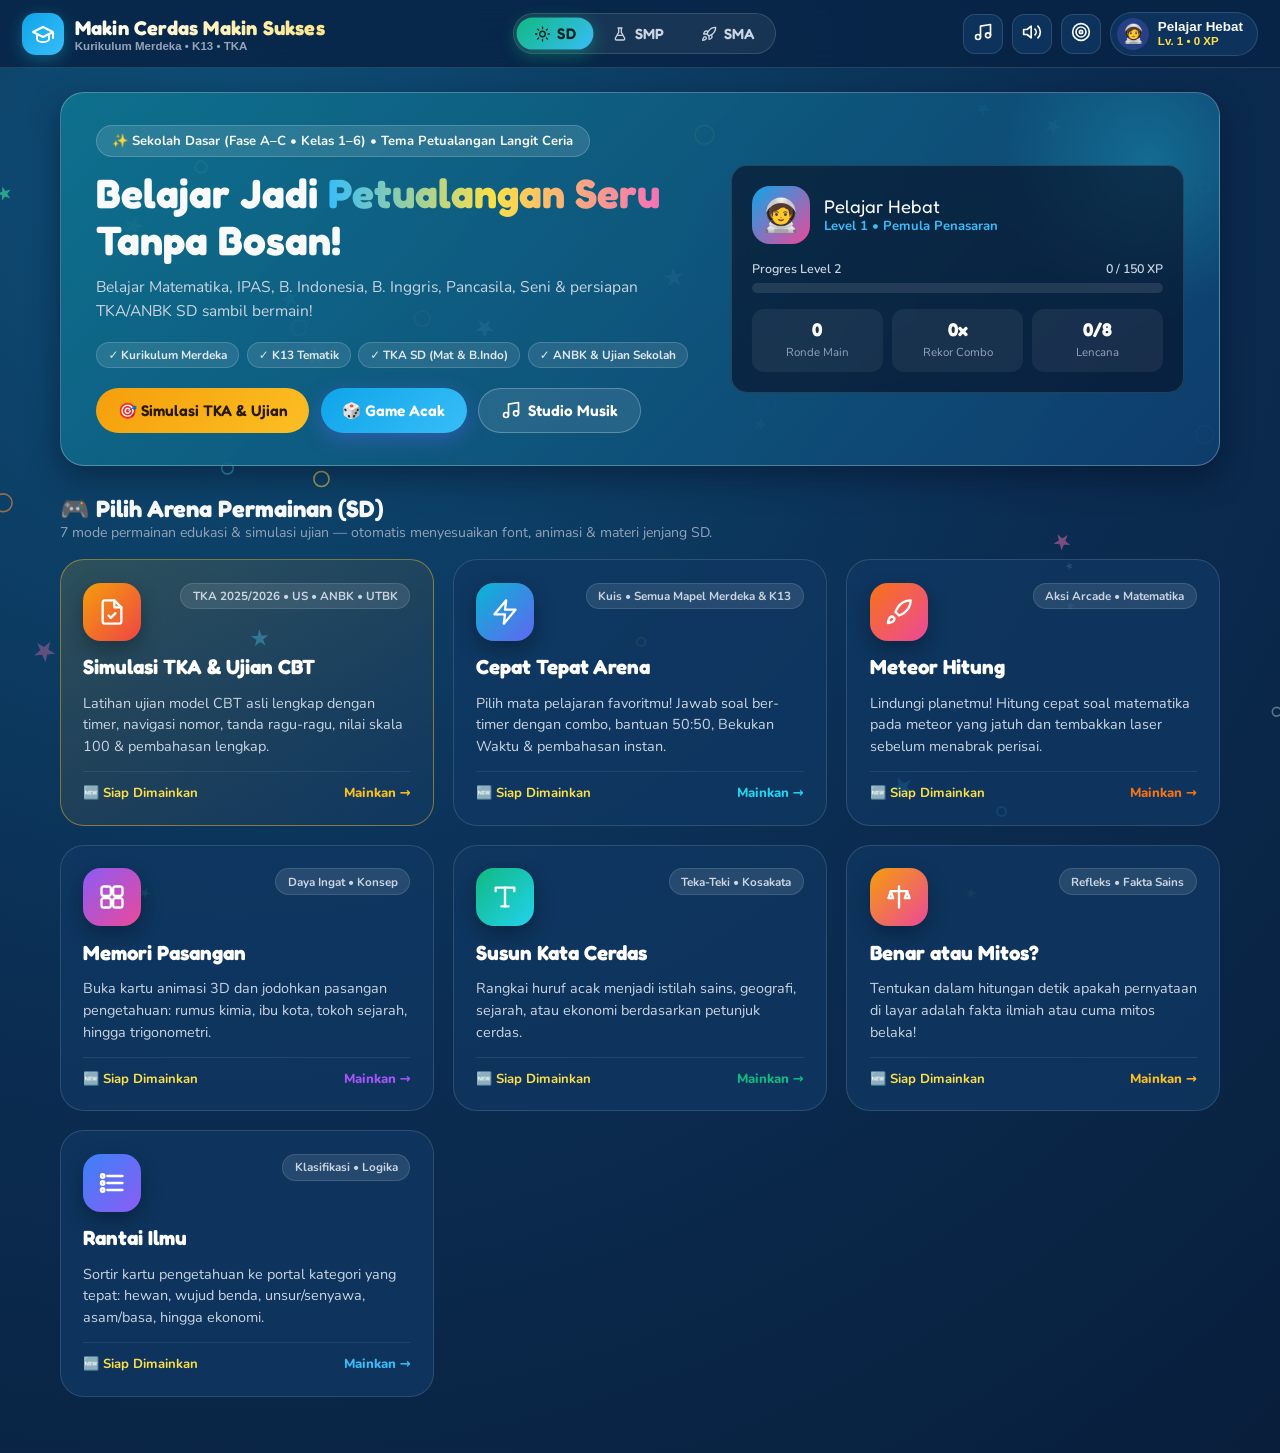
==== commit e399c658: "chore: ubah nama brand web menjadi Makin Cerdas Makin Sukses" ====
--- a/index.html
+++ b/index.html
@@ -3,7 +3,7 @@
 <head>
   <meta charset="UTF-8" />
   <meta name="viewport" content="width=device-width, initial-scale=1.0" />
-  <title>CerdasPlay — Arena Game Edukasi, Kurikulum & TKA (SD • SMP • SMA)</title>
+  <title>Makin Cerdas Makin Sukses — Arena Game Edukasi, Kurikulum & TKA (SD • SMP • SMA)</title>
   <meta name="description" content="Platform game edukasi interaktif Kurikulum Merdeka, K13, Ujian Sekolah & TKA untuk pelajar SD, SMP, dan SMA sederajat dengan animasi sesuai jenjang dan custom musik." />
   <link rel="preconnect" href="https://fonts.googleapis.com" />
   <link rel="preconnect" href="https://fonts.gstatic.com" crossorigin />
@@ -23,7 +23,7 @@
       <button id="btn-home-logo" class="brand" title="Kembali ke Beranda">
         <span class="brand-icon" id="brand-icon-slot"></span>
         <span class="brand-text">
-          <strong>CerdasPlay</strong>
+          <strong>Makin Cerdas Makin Sukses</strong>
           <small id="brand-subtitle">Kurikulum Merdeka • K13 • TKA</small>
         </span>
       </button>
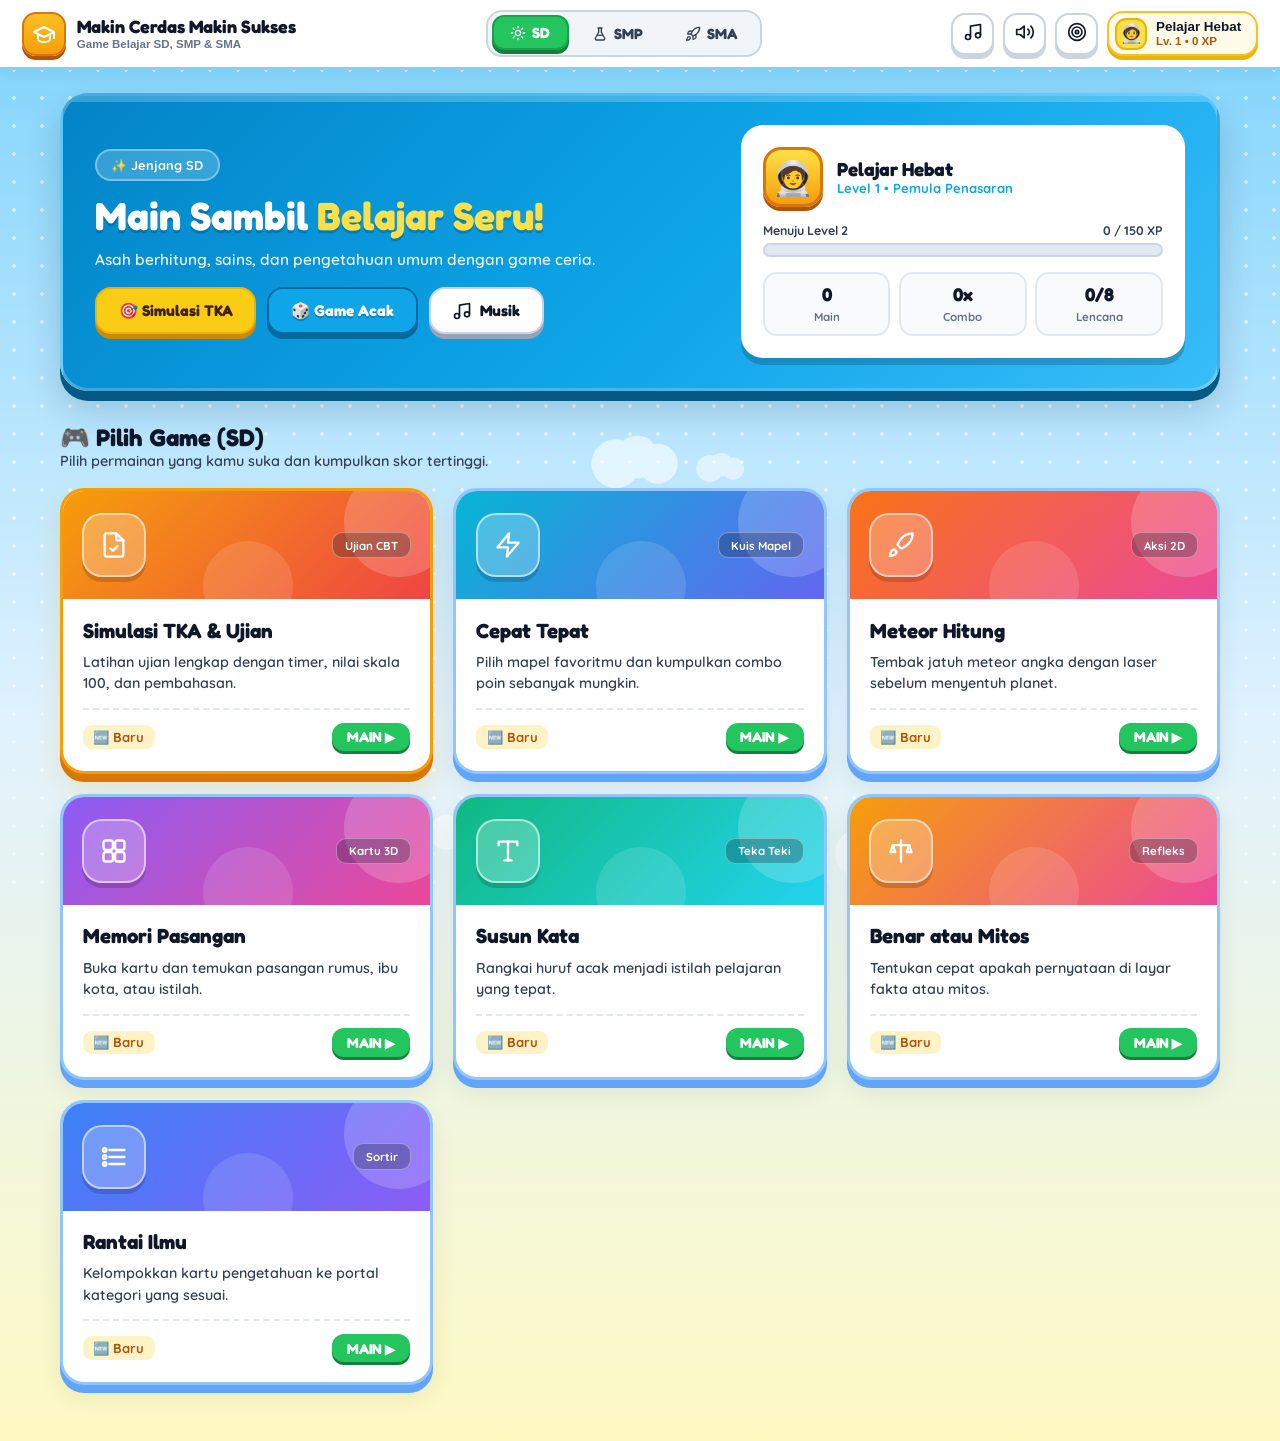
==== commit 84a565e5: "style: terapkan 2 font khusus per jenjang (Fredoka+Quicksand, Rubik+Poppins, Chakra Petch+Rajdhani)," ====
--- a/index.html
+++ b/index.html
@@ -3,34 +3,32 @@
 <head>
   <meta charset="UTF-8" />
   <meta name="viewport" content="width=device-width, initial-scale=1.0" />
-  <title>Makin Cerdas Makin Sukses — Arena Game Edukasi, Kurikulum & TKA (SD • SMP • SMA)</title>
-  <meta name="description" content="Platform game edukasi interaktif Kurikulum Merdeka, K13, Ujian Sekolah & TKA untuk pelajar SD, SMP, dan SMA sederajat dengan animasi sesuai jenjang dan custom musik." />
+  <title>Makin Cerdas Makin Sukses | Game Edukasi SD, SMP & SMA</title>
+  <meta name="description" content="Game edukasi seru berbasis pengetahuan untuk pelajar SD, SMP, dan SMA. Lengkap dengan latihan soal, simulasi TKA, dan musik pilihan." />
   <link rel="preconnect" href="https://fonts.googleapis.com" />
   <link rel="preconnect" href="https://fonts.gstatic.com" crossorigin />
-  <link href="https://fonts.googleapis.com/css2?family=Fredoka:wght@500;600;700&family=Nunito:wght@500;600;700;800&family=Outfit:wght@500;600;700;800&family=Plus+Jakarta+Sans:wght@400;500;600;700;800&family=Space+Grotesk:wght@500;600;700&display=swap" rel="stylesheet" />
+  <!-- SD: Fredoka + Quicksand | SMP: Rubik + Poppins | SMA: Chakra Petch + Rajdhani -->
+  <link href="https://fonts.googleapis.com/css2?family=Chakra+Petch:wght@600;700&family=Fredoka:wght@600;700&family=Poppins:wght@500;600;700&family=Quicksand:wght@600;700&family=Rajdhani:wght@600;700&family=Rubik:wght@700;800&display=swap" rel="stylesheet" />
   <link rel="stylesheet" href="styles/main.css" />
   <link rel="stylesheet" href="styles/games.css" />
 </head>
 <body>
-  <!-- Grade-Adaptive Animated Background Canvas -->
   <canvas id="bg-canvas" aria-hidden="true"></canvas>
-  <!-- Celebration / Confetti / Particle Overlay Canvas -->
   <canvas id="fx-canvas" aria-hidden="true"></canvas>
 
-  <!-- Top Navigation Bar -->
   <header class="topbar">
     <div class="topbar-left">
       <button id="btn-home-logo" class="brand" title="Kembali ke Beranda">
         <span class="brand-icon" id="brand-icon-slot"></span>
         <span class="brand-text">
           <strong>Makin Cerdas Makin Sukses</strong>
-          <small id="brand-subtitle">Kurikulum Merdeka • K13 • TKA</small>
+          <small id="brand-subtitle">Game Belajar SD, SMP & SMA</small>
         </span>
       </button>
     </div>
 
     <div class="topbar-center">
-      <div class="grade-pill-group" role="radiogroup" aria-label="Pilih Jenjang Pendidikan">
+      <div class="grade-pill-group" role="radiogroup" aria-label="Pilih Jenjang">
         <button class="grade-pill" data-grade="SD" aria-checked="true">
           <span class="grade-icon-slot" data-icon="sd"></span> SD
         </button>
@@ -44,13 +42,13 @@
     </div>
 
     <div class="topbar-right">
-      <button id="btn-music" class="icon-btn music-btn" title="Studio Musik & BGM" aria-label="Studio Musik">
+      <button id="btn-music" class="icon-btn music-btn" title="Musik Latar" aria-label="Studio Musik">
         <span id="music-icon-slot"></span>
         <span id="music-eq" class="eq-bars hidden" aria-hidden="true">
           <i></i><i></i><i></i>
         </span>
       </button>
-      <button id="btn-sound" class="icon-btn" title="Efek Suara: Nyala" aria-label="Toggle efek suara">
+      <button id="btn-sound" class="icon-btn" title="Efek Suara" aria-label="Efek Suara">
         <span id="sound-icon"></span>
       </button>
       <button id="btn-quests" class="icon-btn badge-btn" title="Misi Harian" aria-label="Misi Harian">
@@ -67,15 +65,10 @@
     </div>
   </header>
 
-  <!-- Main Viewport -->
-  <main id="app-root" class="app-root">
-    <!-- Dynamic views injected here -->
-  </main>
+  <main id="app-root" class="app-root"></main>
 
-  <!-- Floating XP / Toast Container -->
   <div id="toast-container" class="toast-container" aria-live="polite"></div>
 
-  <!-- Modal Backdrop -->
   <div id="modal-backdrop" class="modal-backdrop hidden" role="dialog" aria-modal="true">
     <div id="modal-content" class="modal-card"></div>
   </div>
--- a/styles/main.css
+++ b/styles/main.css
@@ -1,86 +1,102 @@
 /* =====================================================
-   CerdasPlay v2.0 — Grade-Adaptive Themes, Fonts & Core UI
+   Makin Cerdas Makin Sukses v3.0 — Tactile Modern Game UI
+   Inspired by Duolingo, Kahoot, Nintendo & Supercell UI
+   Zero generic AI dark-glassmorphism!
    ===================================================== */
 
 :root {
-  --bg-gradient: radial-gradient(circle at 15% 15%, #1d2554 0%, #0b1026 55%, #070a19 100%);
-  --topbar-bg: rgba(11, 16, 38, 0.82);
-  --surface: rgba(25, 34, 68, 0.78);
-  --surface-strong: rgba(30, 42, 84, 0.96);
-  --surface-hover: rgba(45, 60, 114, 0.92);
-  --hero-bg: linear-gradient(135deg, rgba(37, 50, 107, 0.9), rgba(20, 26, 62, 0.94));
-  --border: rgba(255, 255, 255, 0.13);
-  --border-bright: rgba(255, 255, 255, 0.26);
-
-  --text-primary: #f8fafc;
-  --text-secondary: #cbd5e1;
-  --text-muted: #94a3b8;
-
-  --accent-cyan: #22d3ee;
-  --accent-indigo: #6366f1;
-  --accent-violet: #a855f7;
-  --accent-pink: #ec4899;
-  --accent-amber: #fbbf24;
-  --accent-emerald: #10b981;
-  --accent-rose: #f43f5e;
-  --accent-orange: #f97316;
-
-  --grade-sd: linear-gradient(135deg, #10b981, #38bdf8);
-  --grade-smp: linear-gradient(135deg, #6366f1, #a855f7);
-  --grade-sma: linear-gradient(135deg, #f97316, #ec4899);
-
-  --radius-sm: 10px;
-  --radius-md: 16px;
+  --bg-page: linear-gradient(180deg, #bae6fd 0%, #e0f2fe 52%, #f0fdf4 100%);
+  --bg-pattern: radial-gradient(rgba(14, 165, 233, 0.14) 1.5px, transparent 1.5px);
+  --topbar-bg: #ffffff;
+  --topbar-border: #cbd5e1;
+
+  --card-bg: #ffffff;
+  --card-border: #cbd5e1;
+  --card-shadow: #cbd5e1;
+  --panel-soft: #f1f5f9;
+
+  --text-primary: #0f172a;
+  --text-secondary: #334155;
+  --text-muted: #64748b;
+
+  /* Tactile Game Palette */
+  --primary: #0284c7;
+  --primary-dark: #0369a1;
+  --success: #22c55e;
+  --success-dark: #15803d;
+  --amber: #f59e0b;
+  --amber-dark: #b45309;
+  --danger: #ef4444;
+  --danger-dark: #b91c1c;
+  --purple: #8b5cf6;
+  --purple-dark: #6d28d9;
+  --pink: #ec4899;
+  --pink-dark: #be185d;
+
+  /* Kahoot-style Option Colors */
+  --opt-a: #ef4444; --opt-a-dark: #b91c1c;
+  --opt-b: #3b82f6; --opt-b-dark: #1d4ed8;
+  --opt-c: #f59e0b; --opt-c-dark: #b45309;
+  --opt-d: #10b981; --opt-d-dark: #047857;
+
+  --radius-sm: 12px;
+  --radius-md: 18px;
   --radius-lg: 24px;
   --radius-pill: 999px;
 
-  --shadow-card: 0 12px 32px rgba(4, 8, 26, 0.42);
-  --font-display: 'Fredoka', system-ui, sans-serif;
-  --font-body: 'Nunito', 'Plus Jakarta Sans', system-ui, sans-serif;
-}
-
-/* ====== THEME 1: SD — Playful Sky Adventure (Ceria & Ramah Anak) ====== */
-html[data-grade="SD"] {
-  --bg-gradient: radial-gradient(circle at 18% 12%, #0e4f78 0%, #0b2d52 52%, #081e3b 100%);
-  --topbar-bg: rgba(8, 35, 68, 0.84);
-  --surface: rgba(16, 56, 98, 0.8);
-  --surface-strong: rgba(15, 52, 92, 0.96);
-  --surface-hover: rgba(24, 74, 126, 0.92);
-  --hero-bg: linear-gradient(135deg, rgba(14, 116, 144, 0.9), rgba(15, 62, 110, 0.94));
-  --accent-cyan: #38bdf8;
-  --accent-indigo: #0ea5e9;
-  --accent-amber: #fde047;
   --font-display: 'Fredoka', system-ui, sans-serif;
   --font-body: 'Nunito', system-ui, sans-serif;
 }
 
-/* ====== THEME 2: SMP — Cyber-Lab Explorer (Futuristik & Dinamis) ====== */
+/* ====== WORLD 1: SD — Taman Langit Ceria (Fredoka + Quicksand) ====== */
+html[data-grade="SD"] {
+  --bg-page: linear-gradient(180deg, #7dd3fc 0%, #e0f2fe 50%, #fef9c3 100%);
+  --bg-pattern: radial-gradient(rgba(255, 255, 255, 0.55) 2px, transparent 2px);
+  --topbar-bg: #ffffff;
+  --topbar-border: #7dd3fc;
+  --card-border: #93c5fd;
+  --card-shadow: #60a5fa;
+  --primary: #0ea5e9;
+  --primary-dark: #0369a1;
+  --hero-bg: linear-gradient(135deg, #0284c7 0%, #0ea5e9 55%, #38bdf8 100%);
+  --hero-shadow: #075985;
+  --font-display: 'Fredoka', system-ui, sans-serif;
+  --font-body: 'Quicksand', system-ui, sans-serif;
+  --btn-text-shadow: 0 2px 0 rgba(0, 0, 0, 0.22);
+}
+
+/* ====== WORLD 2: SMP — Akademi Petualang (Rubik + Poppins) ====== */
 html[data-grade="SMP"] {
-  --bg-gradient: radial-gradient(circle at 20% 15%, #271b66 0%, #11163b 52%, #070b22 100%);
-  --topbar-bg: rgba(13, 18, 48, 0.84);
-  --surface: rgba(26, 33, 78, 0.8);
-  --surface-strong: rgba(28, 36, 86, 0.96);
-  --surface-hover: rgba(44, 54, 118, 0.92);
-  --hero-bg: linear-gradient(135deg, rgba(67, 56, 202, 0.88), rgba(24, 29, 74, 0.95));
-  --accent-cyan: #22d3ee;
-  --accent-indigo: #6366f1;
-  --font-display: 'Space Grotesk', system-ui, sans-serif;
-  --font-body: 'Plus Jakarta Sans', system-ui, sans-serif;
-}
-
-/* ====== THEME 3: SMA — Aurora Observatory (Elegan & Fokus TKA/UTBK) ====== */
+  --bg-page: linear-gradient(180deg, #e0e7ff 0%, #eef2ff 55%, #ecfeff 100%);
+  --bg-pattern: radial-gradient(rgba(99, 102, 241, 0.14) 1.5px, transparent 1.5px);
+  --topbar-bg: #ffffff;
+  --topbar-border: #c7d2fe;
+  --card-border: #c7d2fe;
+  --card-shadow: #a5b4fc;
+  --primary: #4f46e5;
+  --primary-dark: #3730a3;
+  --hero-bg: linear-gradient(135deg, #4338ca 0%, #6366f1 60%, #06b6d4 100%);
+  --hero-shadow: #312e81;
+  --font-display: 'Rubik', system-ui, sans-serif;
+  --font-body: 'Poppins', system-ui, sans-serif;
+  --btn-text-shadow: 0 2px 0 rgba(0, 0, 0, 0.2);
+}
+
+/* ====== WORLD 3: SMA — Arena Juara (Chakra Petch + Rajdhani) ====== */
 html[data-grade="SMA"] {
-  --bg-gradient: radial-gradient(circle at 82% 14%, #45143c 0%, #141129 48%, #070712 100%);
-  --topbar-bg: rgba(14, 11, 28, 0.86);
-  --surface: rgba(28, 22, 50, 0.82);
-  --surface-strong: rgba(32, 24, 58, 0.96);
-  --surface-hover: rgba(52, 38, 86, 0.92);
-  --hero-bg: linear-gradient(135deg, rgba(94, 29, 78, 0.88), rgba(22, 18, 44, 0.96));
-  --accent-cyan: #fb923c;
-  --accent-indigo: #ec4899;
-  --accent-amber: #fbbf24;
-  --font-display: 'Outfit', system-ui, sans-serif;
-  --font-body: 'Plus Jakarta Sans', system-ui, sans-serif;
+  --bg-page: linear-gradient(180deg, #f1f5f9 0%, #f8fafc 55%, #fff7ed 100%);
+  --bg-pattern: linear-gradient(rgba(15, 23, 42, 0.04) 1px, transparent 1px), linear-gradient(90deg, rgba(15, 23, 42, 0.04) 1px, transparent 1px);
+  --topbar-bg: #ffffff;
+  --topbar-border: #cbd5e1;
+  --card-border: #cbd5e1;
+  --card-shadow: #94a3b8;
+  --primary: #ea580c;
+  --primary-dark: #9a3412;
+  --hero-bg: linear-gradient(135deg, #0f172a 0%, #1e293b 62%, #c2410c 100%);
+  --hero-shadow: #020617;
+  --font-display: 'Chakra Petch', system-ui, sans-serif;
+  --font-body: 'Rajdhani', system-ui, sans-serif;
+  --btn-text-shadow: none;
 }
 
 *, *::before, *::after {
@@ -91,12 +107,21 @@
 
 html, body {
   min-height: 100vh;
-  background: var(--bg-gradient);
+  background: var(--bg-page);
   color: var(--text-primary);
   font-family: var(--font-body);
   overflow-x: hidden;
-  transition: background 0.5s ease;
   -webkit-font-smoothing: antialiased;
+}
+
+body::before {
+  content: '';
+  position: fixed;
+  inset: 0;
+  background-image: var(--bg-pattern);
+  background-size: 28px 28px;
+  pointer-events: none;
+  z-index: 0;
 }
 
 /* Canvases */
@@ -108,11 +133,12 @@
   height: 100%;
   pointer-events: none;
 }
-
-#bg-canvas { z-index: 0; }
+#bg-canvas { z-index: 1; }
 #fx-canvas { z-index: 900; }
 
-/* Topbar */
+/* =====================================================
+   TOP NAVIGATION HUD BAR
+   ===================================================== */
 .topbar {
   position: sticky;
   top: 0;
@@ -120,11 +146,11 @@
   display: flex;
   align-items: center;
   justify-content: space-between;
-  gap: 0.9rem;
-  padding: 0.72rem 1.4rem;
+  gap: 0.85rem;
+  padding: 0.65rem 1.4rem;
   background: var(--topbar-bg);
-  backdrop-filter: blur(18px);
-  border-bottom: 1px solid var(--border);
+  border-bottom: 3px solid var(--topbar-border);
+  box-shadow: 0 4px 14px rgba(15, 23, 42, 0.06);
 }
 
 .brand {
@@ -136,98 +162,98 @@
   color: inherit;
   cursor: pointer;
   text-align: left;
-  transition: transform 0.2s cubic-bezier(0.34, 1.56, 0.64, 1);
-}
-
-.brand:hover { transform: scale(1.04); }
+  transition: transform 0.18s cubic-bezier(0.34, 1.56, 0.64, 1);
+}
+
+.brand:hover { transform: scale(1.03); }
 
 .brand-icon {
   display: grid;
   place-items: center;
-  width: 42px;
-  height: 42px;
+  width: 44px;
+  height: 44px;
   border-radius: 14px;
-  background: linear-gradient(135deg, var(--accent-indigo), var(--accent-cyan));
+  background: linear-gradient(180deg, #fbbf24 0%, #f59e0b 100%);
   color: #fff;
-  box-shadow: 0 4px 16px rgba(34, 211, 238, 0.3);
+  border: 2px solid #d97706;
+  box-shadow: 0 4px 0 #b45309;
+  flex-shrink: 0;
 }
 
 .brand-text strong {
   display: block;
   font-family: var(--font-display);
-  font-size: 1.25rem;
-  letter-spacing: 0.2px;
-  background: linear-gradient(90deg, #fff, #fde68a);
-  -webkit-background-clip: text;
-  background-clip: text;
-  color: transparent;
+  font-size: 1.12rem;
+  line-height: 1.15;
+  color: var(--text-primary);
+  font-weight: 700;
 }
 
 .brand-text small {
   display: block;
   font-size: 0.72rem;
   color: var(--text-muted);
-  font-weight: 600;
-}
-
-/* Grade Pill Switcher */
+  font-weight: 700;
+}
+
+/* Tactile 3D Grade Switcher */
 .grade-pill-group {
   display: inline-flex;
-  background: rgba(255, 255, 255, 0.07);
-  border: 1px solid var(--border);
-  border-radius: var(--radius-pill);
+  background: #f1f5f9;
+  border: 2px solid #cbd5e1;
+  border-radius: 16px;
   padding: 4px;
   gap: 4px;
 }
 
 .grade-pill {
-  border: none;
+  border: 2px solid transparent;
   background: transparent;
   color: var(--text-secondary);
   font-family: var(--font-display);
-  font-weight: 600;
+  font-weight: 700;
   font-size: 0.92rem;
-  padding: 0.44rem 1.05rem;
-  border-radius: var(--radius-pill);
+  padding: 0.42rem 1.05rem;
+  border-radius: 12px;
   cursor: pointer;
   display: inline-flex;
   align-items: center;
-  gap: 0.4rem;
-  transition: all 0.25s cubic-bezier(0.34, 1.56, 0.64, 1);
-}
-
-.grade-icon-slot {
-  display: inline-flex;
-  align-items: center;
-}
-
-.grade-pill:hover {
+  gap: 0.38rem;
+  transition: all 0.16s ease;
+}
+
+.grade-icon-slot { display: inline-flex; align-items: center; }
+
+.grade-pill:hover:not(.active) {
+  background: #e2e8f0;
+  color: var(--text-primary);
+}
+
+.grade-pill.active[data-grade="SD"] {
+  background: #22c55e;
   color: #fff;
-  background: rgba(255, 255, 255, 0.09);
-}
-
-.grade-pill.active[data-grade="SD"] {
-  background: var(--grade-sd);
-  color: #04241d;
-  box-shadow: 0 4px 16px rgba(16, 185, 129, 0.45);
-  transform: scale(1.04);
+  border-color: #16a34a;
+  box-shadow: 0 4px 0 #15803d;
+  transform: translateY(-1px);
 }
 
 .grade-pill.active[data-grade="SMP"] {
-  background: var(--grade-smp);
+  background: #4f46e5;
   color: #fff;
-  box-shadow: 0 4px 16px rgba(99, 102, 241, 0.48);
-  transform: scale(1.04);
+  border-color: #4338ca;
+  box-shadow: 0 4px 0 #312e81;
+  transform: translateY(-1px);
 }
 
 .grade-pill.active[data-grade="SMA"] {
-  background: var(--grade-sma);
+  background: #ea580c;
   color: #fff;
-  box-shadow: 0 4px 16px rgba(249, 115, 22, 0.48);
-  transform: scale(1.04);
-}
-
-/* Topbar Right */
+  border-color: #c2410c;
+  box-shadow: 0 4px 0 #9a3412;
+  transform: translateY(-1px);
+}
+
+/* Topbar Right Game Buttons */
 .topbar-right {
   display: flex;
   align-items: center;
@@ -236,33 +262,39 @@
 
 .icon-btn {
   position: relative;
-  min-width: 40px;
-  height: 40px;
-  padding: 0 0.55rem;
-  border-radius: 12px;
-  border: 1px solid var(--border);
-  background: var(--surface);
+  min-width: 42px;
+  height: 42px;
+  padding: 0 0.6rem;
+  border-radius: 14px;
+  border: 2px solid #cbd5e1;
+  background: #ffffff;
   color: var(--text-primary);
+  box-shadow: 0 4px 0 #cbd5e1;
   cursor: pointer;
   display: inline-flex;
   align-items: center;
   justify-content: center;
   gap: 0.35rem;
-  transition: all 0.2s ease;
+  transition: transform 0.12s, box-shadow 0.12s, background 0.15s;
 }
 
 .icon-btn:hover {
-  background: var(--surface-hover);
-  transform: translateY(-2px);
-  border-color: var(--border-bright);
+  background: #f8fafc;
+  transform: translateY(-1px);
+}
+
+.icon-btn:active {
+  transform: translateY(3px);
+  box-shadow: 0 1px 0 #cbd5e1;
 }
 
 .icon-btn.playing {
-  border-color: var(--accent-emerald);
-  box-shadow: 0 0 14px rgba(16, 185, 129, 0.35);
-}
-
-/* Music Equalizer Bars */
+  background: #dcfce7;
+  border-color: #22c55e;
+  color: #15803d;
+  box-shadow: 0 4px 0 #16a34a;
+}
+
 .eq-bars {
   display: inline-flex;
   align-items: flex-end;
@@ -273,13 +305,12 @@
 .eq-bars i {
   display: block;
   width: 3px;
-  background: var(--accent-emerald);
+  background: #16a34a;
   border-radius: 2px;
-  animation: eqBounce 0.7s ease-in-out infinite alternate;
-}
-
-.eq-bars i:nth-child(2) { animation-delay: 0.2s; }
-.eq-bars i:nth-child(3) { animation-delay: 0.4s; }
+  animation: eqBounce 0.65s ease-in-out infinite alternate;
+}
+.eq-bars i:nth-child(2) { animation-delay: 0.18s; }
+.eq-bars i:nth-child(3) { animation-delay: 0.36s; }
 
 @keyframes eqBounce {
   from { height: 4px; }
@@ -288,151 +319,136 @@
 
 .notif-dot {
   position: absolute;
-  top: 6px;
-  right: 6px;
-  width: 9px;
-  height: 9px;
+  top: -3px;
+  right: -3px;
+  width: 12px;
+  height: 12px;
   border-radius: 50%;
-  background: var(--accent-rose);
-  box-shadow: 0 0 8px var(--accent-rose);
-  animation: pulseDot 1.5s infinite;
+  background: #ef4444;
+  border: 2px solid #fff;
+  animation: pulseDot 1.4s infinite;
 }
 
 .profile-chip {
   display: flex;
   align-items: center;
   gap: 0.55rem;
-  padding: 0.32rem 0.85rem 0.32rem 0.4rem;
-  border-radius: var(--radius-pill);
-  border: 1px solid var(--border);
-  background: var(--surface);
-  color: inherit;
+  padding: 0.3rem 0.9rem 0.3rem 0.38rem;
+  border-radius: 16px;
+  border: 2px solid #fbbf24;
+  background: #fefce8;
+  box-shadow: 0 4px 0 #eab308;
+  color: var(--text-primary);
   cursor: pointer;
-  transition: all 0.2s ease;
-}
-
-.profile-chip:hover {
-  background: var(--surface-hover);
-  border-color: var(--accent-cyan);
-  transform: translateY(-2px);
-}
+  transition: transform 0.12s, box-shadow 0.12s;
+}
+
+.profile-chip:hover { transform: translateY(-1px); }
+.profile-chip:active { transform: translateY(3px); box-shadow: 0 1px 0 #eab308; }
 
 .avatar-mini {
   width: 32px;
   height: 32px;
-  border-radius: 50%;
-  background: rgba(99, 102, 241, 0.28);
+  border-radius: 11px;
+  background: #fde047;
+  border: 2px solid #eab308;
   display: grid;
   place-items: center;
   font-size: 1.15rem;
 }
 
-.profile-chip-info {
-  text-align: left;
-  line-height: 1.15;
-}
-
-.chip-name {
-  display: block;
-  font-weight: 700;
-  font-size: 0.84rem;
-}
-
-.chip-level {
-  display: block;
-  font-size: 0.72rem;
-  color: var(--accent-amber);
-  font-weight: 700;
-}
-
-/* Main App Root */
+.profile-chip-info { text-align: left; line-height: 1.15; }
+.chip-name { display: block; font-weight: 800; font-size: 0.84rem; color: #0f172a; }
+.chip-level { display: block; font-size: 0.72rem; color: #b45309; font-weight: 800; }
+
+/* =====================================================
+   MAIN VIEWPORT & GAME LOBBY HERO
+   ===================================================== */
 .app-root {
   position: relative;
   z-index: 10;
   max-width: 1200px;
   margin: 0 auto;
-  padding: 1.5rem 1.25rem 3.5rem;
-}
-
-/* Hero Banner */
+  padding: 1.4rem 1.25rem 3.5rem;
+}
+
 .hero-banner {
   position: relative;
   overflow: hidden;
-  border-radius: var(--radius-lg);
-  padding: 2rem 2.2rem;
+  border-radius: 28px;
+  padding: 1.85rem 2rem;
   background: var(--hero-bg);
-  border: 1px solid var(--border-bright);
-  box-shadow: var(--shadow-card);
+  color: #ffffff;
+  border: 3px solid rgba(255, 255, 255, 0.25);
+  box-shadow: 0 10px 0 var(--hero-shadow), 0 18px 34px rgba(15, 23, 42, 0.18);
   display: grid;
-  grid-template-columns: 1.35fr 1fr;
+  grid-template-columns: 1.4fr 1fr;
   gap: 1.5rem;
   align-items: center;
-  margin-bottom: 1.75rem;
-  animation: slideUpFade 0.5s ease-out;
-}
-
-.hero-banner::before {
+  margin-bottom: 2rem;
+  animation: slideUpFade 0.4s ease-out;
+}
+
+.hero-banner::after {
   content: '';
   position: absolute;
-  top: -80px;
-  right: -80px;
-  width: 300px;
-  height: 300px;
-  border-radius: 50%;
-  background: radial-gradient(circle, rgba(34, 211, 238, 0.25), transparent 70%);
-  pointer-events: none;
+  top: 0;
+  left: 0;
+  right: 0;
+  height: 6px;
+  background: rgba(255, 255, 255, 0.22);
 }
 
 .hero-badge {
   display: inline-flex;
   align-items: center;
   gap: 0.45rem;
-  padding: 0.36rem 0.95rem;
+  padding: 0.35rem 0.9rem;
   border-radius: var(--radius-pill);
-  font-size: 0.82rem;
-  font-weight: 700;
-  background: rgba(255, 255, 255, 0.12);
-  border: 1px solid rgba(255, 255, 255, 0.18);
-  margin-bottom: 0.8rem;
+  font-size: 0.8rem;
+  font-weight: 800;
+  background: rgba(255, 255, 255, 0.2);
+  border: 2px solid rgba(255, 255, 255, 0.35);
+  color: #fff;
+  margin-bottom: 0.75rem;
 }
 
 .hero-title {
   font-family: var(--font-display);
-  font-size: clamp(1.7rem, 3.2vw, 2.55rem);
-  line-height: 1.16;
-  margin-bottom: 0.7rem;
+  font-size: clamp(1.65rem, 3.1vw, 2.45rem);
+  line-height: 1.15;
+  margin-bottom: 0.65rem;
+  text-shadow: 0 3px 0 rgba(0, 0, 0, 0.18);
 }
 
 .hero-title .gradient-word {
-  background: linear-gradient(90deg, #38bdf8, #fde047, #f472b6);
-  -webkit-background-clip: text;
-  background-clip: text;
-  color: transparent;
+  color: #fde047;
 }
 
 .hero-desc {
-  color: var(--text-secondary);
-  font-size: 0.97rem;
-  line-height: 1.55;
-  max-width: 580px;
-  margin-bottom: 1.15rem;
+  color: rgba(255, 255, 255, 0.92);
+  font-size: 0.96rem;
+  line-height: 1.5;
+  max-width: 560px;
+  margin-bottom: 1rem;
+  font-weight: 600;
 }
 
 .curriculum-tags {
   display: flex;
   flex-wrap: wrap;
-  gap: 0.45rem;
-  margin-bottom: 1.25rem;
+  gap: 0.4rem;
+  margin-bottom: 1.2rem;
 }
 
 .curr-pill {
-  font-size: 0.74rem;
-  font-weight: 700;
+  font-size: 0.73rem;
+  font-weight: 800;
   padding: 0.24rem 0.7rem;
-  border-radius: var(--radius-pill);
-  background: rgba(255, 255, 255, 0.1);
-  border: 1px solid rgba(255, 255, 255, 0.16);
-  color: #e2e8f0;
+  border-radius: 10px;
+  background: rgba(15, 23, 42, 0.24);
+  border: 1.5px solid rgba(255, 255, 255, 0.28);
+  color: #fff;
 }
 
 .hero-actions {
@@ -441,55 +457,55 @@
   gap: 0.7rem;
 }
 
-/* Player Progress Card inside Hero */
+/* Player Trophy Card in Lobby */
 .hero-stats-card {
-  background: rgba(8, 12, 32, 0.58);
-  border: 1px solid var(--border);
-  border-radius: var(--radius-md);
-  padding: 1.25rem;
-  backdrop-filter: blur(12px);
+  background: #ffffff;
+  color: var(--text-primary);
+  border: 3px solid rgba(255, 255, 255, 0.9);
+  border-radius: 22px;
+  padding: 1.2rem;
+  box-shadow: 0 7px 0 rgba(15, 23, 42, 0.22);
 }
 
 .stats-header {
   display: flex;
   align-items: center;
   gap: 0.85rem;
-  margin-bottom: 1rem;
+  margin-bottom: 0.95rem;
 }
 
 .hero-avatar-big {
-  width: 58px;
-  height: 58px;
+  width: 60px;
+  height: 60px;
   border-radius: 18px;
-  background: linear-gradient(135deg, var(--accent-indigo), var(--accent-pink));
+  background: linear-gradient(180deg, #fde047 0%, #f59e0b 100%);
+  border: 3px solid #d97706;
+  box-shadow: 0 4px 0 #b45309;
   display: grid;
   place-items: center;
-  font-size: 2rem;
-  animation: floatSlow 3.2s ease-in-out infinite;
-}
-
-html[data-grade="SD"] .hero-avatar-big {
-  animation: mascotBounce 2.2s ease-in-out infinite;
+  font-size: 2.1rem;
+  animation: mascotBounce 2.6s ease-in-out infinite;
 }
 
 @keyframes mascotBounce {
   0%, 100% { transform: translateY(0) rotate(0deg); }
-  45% { transform: translateY(-9px) rotate(-5deg); }
-  70% { transform: translateY(-4px) rotate(4deg); }
+  50% { transform: translateY(-6px) rotate(-4deg); }
 }
 
 .stats-title {
   font-family: var(--font-display);
-  font-size: 1.15rem;
+  font-size: 1.18rem;
+  font-weight: 700;
+  color: #0f172a;
 }
 
 .stats-rank {
   font-size: 0.82rem;
-  color: var(--accent-cyan);
-  font-weight: 700;
-}
-
-.xp-bar-wrap { margin-bottom: 1rem; }
+  color: var(--primary);
+  font-weight: 800;
+}
+
+.xp-bar-wrap { margin-bottom: 0.95rem; }
 
 .xp-bar-labels {
   display: flex;
@@ -497,33 +513,36 @@
   font-size: 0.78rem;
   color: var(--text-secondary);
   margin-bottom: 0.35rem;
-  font-weight: 600;
+  font-weight: 800;
 }
 
 .xp-bar-track {
-  height: 10px;
+  height: 14px;
   border-radius: var(--radius-pill);
-  background: rgba(255, 255, 255, 0.1);
+  background: #e2e8f0;
+  border: 2px solid #cbd5e1;
   overflow: hidden;
+  padding: 1px;
 }
 
 .xp-bar-fill {
   height: 100%;
   border-radius: var(--radius-pill);
-  background: linear-gradient(90deg, var(--accent-cyan), var(--accent-violet));
-  transition: width 0.6s cubic-bezier(0.34, 1.56, 0.64, 1);
+  background: linear-gradient(180deg, #4ade80 0%, #22c55e 100%);
+  transition: width 0.55s cubic-bezier(0.34, 1.56, 0.64, 1);
 }
 
 .mini-stats-grid {
   display: grid;
   grid-template-columns: repeat(3, 1fr);
-  gap: 0.6rem;
+  gap: 0.55rem;
 }
 
 .mini-stat {
-  background: rgba(255, 255, 255, 0.06);
-  border-radius: 12px;
-  padding: 0.6rem 0.5rem;
+  background: #f8fafc;
+  border: 2px solid #e2e8f0;
+  border-radius: 14px;
+  padding: 0.55rem 0.45rem;
   text-align: center;
 }
 
@@ -531,12 +550,13 @@
   display: block;
   font-family: var(--font-display);
   font-size: 1.15rem;
-  color: #fff;
+  color: #0f172a;
 }
 
 .mini-stat span {
   font-size: 0.72rem;
   color: var(--text-muted);
+  font-weight: 700;
 }
 
 /* Section Heading */
@@ -546,79 +566,113 @@
   justify-content: space-between;
   flex-wrap: wrap;
   gap: 0.75rem;
-  margin-bottom: 1.1rem;
+  margin-bottom: 1.15rem;
 }
 
 .section-head h2 {
   font-family: var(--font-display);
-  font-size: 1.48rem;
+  font-size: 1.5rem;
+  color: var(--text-primary);
   display: flex;
   align-items: center;
   gap: 0.5rem;
 }
 
 .section-head p {
-  font-size: 0.88rem;
-  color: var(--text-muted);
-}
-
-/* Game Grid */
+  font-size: 0.9rem;
+  color: var(--text-secondary);
+  font-weight: 600;
+}
+
+/* =====================================================
+   COLLECTIBLE ARCADE GAME TILES
+   ===================================================== */
 .games-grid {
   display: grid;
   grid-template-columns: repeat(auto-fill, minmax(310px, 1fr));
-  gap: 1.2rem;
+  gap: 1.25rem;
 }
 
 .game-card {
   position: relative;
   overflow: hidden;
-  border-radius: var(--radius-lg);
-  background: var(--surface);
-  border: 1px solid var(--border);
-  padding: 1.4rem;
+  border-radius: 24px;
+  background: var(--card-bg);
+  border: 3px solid var(--card-border);
+  box-shadow: 0 8px 0 var(--card-shadow), 0 12px 24px rgba(15, 23, 42, 0.08);
   display: flex;
   flex-direction: column;
-  gap: 0.85rem;
   cursor: pointer;
-  transition: transform 0.28s cubic-bezier(0.34, 1.56, 0.64, 1), border-color 0.25s, box-shadow 0.25s;
-  animation: slideUpFade 0.45s ease-out backwards;
+  transition: transform 0.2s cubic-bezier(0.34, 1.56, 0.64, 1), box-shadow 0.2s;
+  animation: slideUpFade 0.42s ease-out backwards;
 }
 
 .game-card.featured-tka {
-  border-color: rgba(251, 191, 36, 0.45);
-  background: linear-gradient(145deg, rgba(251, 191, 36, 0.14), var(--surface));
-}
-
-.game-card:nth-child(2) { animation-delay: 0.05s; }
-.game-card:nth-child(3) { animation-delay: 0.1s; }
-.game-card:nth-child(4) { animation-delay: 0.15s; }
-.game-card:nth-child(5) { animation-delay: 0.2s; }
-.game-card:nth-child(6) { animation-delay: 0.25s; }
-.game-card:nth-child(7) { animation-delay: 0.3s; }
+  border-color: #f59e0b;
+  box-shadow: 0 8px 0 #d97706, 0 14px 28px rgba(245, 158, 11, 0.2);
+}
 
 .game-card:hover {
-  transform: translateY(-7px) scale(1.012);
-  border-color: var(--card-accent, var(--accent-cyan));
-  box-shadow: 0 16px 36px rgba(4, 8, 26, 0.55), 0 0 24px color-mix(in srgb, var(--card-accent, #22d3ee) 30%, transparent);
-}
-
-.game-card-top {
-  display: flex;
-  align-items: flex-start;
+  transform: translateY(-6px);
+  box-shadow: 0 13px 0 var(--card-shadow), 0 18px 30px rgba(15, 23, 42, 0.14);
+}
+
+.game-card.featured-tka:hover {
+  box-shadow: 0 13px 0 #d97706, 0 20px 32px rgba(245, 158, 11, 0.26);
+}
+
+.game-card:active {
+  transform: translateY(3px);
+  box-shadow: 0 3px 0 var(--card-shadow);
+}
+
+/* Illustrated Game Banner Header */
+.game-card-banner {
+  position: relative;
+  height: 108px;
+  padding: 1rem 1.2rem;
+  background: var(--card-bg-banner, linear-gradient(135deg, #0ea5e9, #3b82f6));
+  display: flex;
+  align-items: center;
   justify-content: space-between;
-  gap: 0.75rem;
+  overflow: hidden;
+}
+
+.game-card-banner::before {
+  content: '';
+  position: absolute;
+  top: -24px;
+  right: -24px;
+  width: 110px;
+  height: 110px;
+  border-radius: 50%;
+  background: rgba(255, 255, 255, 0.18);
+}
+
+.game-card-banner::after {
+  content: '';
+  position: absolute;
+  bottom: -32px;
+  left: 38%;
+  width: 90px;
+  height: 90px;
+  border-radius: 50%;
+  background: rgba(255, 255, 255, 0.12);
 }
 
 .game-icon-box {
-  width: 58px;
-  height: 58px;
-  border-radius: 18px;
+  position: relative;
+  z-index: 2;
+  width: 64px;
+  height: 64px;
+  border-radius: 20px;
   display: grid;
   place-items: center;
   color: #fff;
-  background: var(--card-bg, linear-gradient(135deg, #6366f1, #22d3ee));
-  box-shadow: 0 8px 20px rgba(0, 0, 0, 0.3);
-  transition: transform 0.3s cubic-bezier(0.34, 1.56, 0.64, 1);
+  background: rgba(255, 255, 255, 0.24);
+  border: 2.5px solid rgba(255, 255, 255, 0.55);
+  box-shadow: 0 5px 0 rgba(0, 0, 0, 0.16);
+  transition: transform 0.25s cubic-bezier(0.34, 1.56, 0.64, 1);
 }
 
 .game-card:hover .game-icon-box {
@@ -626,121 +680,169 @@
 }
 
 .game-tag {
-  font-size: 0.73rem;
-  font-weight: 700;
-  padding: 0.28rem 0.72rem;
-  border-radius: var(--radius-pill);
-  background: rgba(255, 255, 255, 0.1);
-  color: var(--text-secondary);
-  border: 1px solid rgba(255, 255, 255, 0.12);
+  position: relative;
+  z-index: 2;
+  font-size: 0.72rem;
+  font-weight: 800;
+  padding: 0.3rem 0.75rem;
+  border-radius: 10px;
+  background: rgba(15, 23, 42, 0.28);
+  color: #ffffff;
+  border: 1.5px solid rgba(255, 255, 255, 0.35);
+}
+
+.game-card-body {
+  padding: 1.15rem 1.25rem 1.25rem;
+  display: flex;
+  flex-direction: column;
+  gap: 0.6rem;
+  flex: 1;
 }
 
 .game-card h3 {
   font-family: var(--font-display);
   font-size: 1.28rem;
-  color: #fff;
+  color: #0f172a;
 }
 
 .game-card p {
   color: var(--text-secondary);
-  font-size: 0.9rem;
-  line-height: 1.5;
+  font-size: 0.89rem;
+  line-height: 1.48;
   flex: 1;
+  font-weight: 600;
 }
 
 .game-card-footer {
   display: flex;
   align-items: center;
   justify-content: space-between;
-  padding-top: 0.75rem;
-  border-top: 1px solid rgba(255, 255, 255, 0.08);
+  padding-top: 0.8rem;
+  margin-top: 0.25rem;
+  border-top: 2px dashed #e2e8f0;
   font-size: 0.82rem;
 }
 
 .best-score {
-  color: var(--accent-amber);
-  font-weight: 700;
+  color: #b45309;
+  font-weight: 800;
+  background: #fef3c7;
+  padding: 0.24rem 0.65rem;
+  border-radius: 9px;
 }
 
 .play-cta {
   display: inline-flex;
   align-items: center;
-  gap: 0.35rem;
-  font-weight: 800;
-  color: var(--card-accent, var(--accent-cyan));
-  transition: transform 0.2s ease;
-}
-
-.game-card:hover .play-cta { transform: translateX(4px); }
-
-/* Buttons */
+  gap: 0.3rem;
+  font-family: var(--font-display);
+  font-weight: 700;
+  font-size: 0.9rem;
+  padding: 0.35rem 0.9rem;
+  border-radius: 12px;
+  background: #22c55e;
+  color: #fff;
+  box-shadow: 0 3px 0 #15803d;
+  transition: transform 0.15s;
+}
+
+.game-card:hover .play-cta { transform: scale(1.06); }
+
+/* =====================================================
+   TACTILE 3D PUSH BUTTONS (Duolingo / Nintendo Style)
+   ===================================================== */
 .btn {
   display: inline-flex;
   align-items: center;
   justify-content: center;
   gap: 0.48rem;
   padding: 0.72rem 1.35rem;
-  border-radius: var(--radius-pill);
-  border: none;
+  border-radius: 16px;
+  border: 2px solid transparent;
   font-family: var(--font-display);
-  font-weight: 600;
+  font-weight: 700;
   font-size: 0.96rem;
   cursor: pointer;
-  transition: transform 0.18s cubic-bezier(0.34, 1.56, 0.64, 1), box-shadow 0.2s, filter 0.2s;
+  transition: transform 0.12s ease, box-shadow 0.12s ease, filter 0.15s;
 }
 
 .btn:hover:not(:disabled) {
-  transform: translateY(-2px) scale(1.02);
-  filter: brightness(1.08);
-}
-
-.btn:active:not(:disabled) { transform: scale(0.96); }
+  transform: translateY(-2px);
+  filter: brightness(1.04);
+}
+
+.btn:active:not(:disabled) {
+  transform: translateY(3px);
+  box-shadow: 0 1px 0 rgba(0, 0, 0, 0.25) !important;
+}
+
 .btn:disabled { opacity: 0.45; cursor: not-allowed; }
 
 .btn-primary {
-  background: linear-gradient(135deg, var(--accent-indigo), var(--accent-cyan));
+  background: var(--primary);
   color: #fff;
-  box-shadow: 0 6px 20px rgba(99, 102, 241, 0.4);
+  border-color: var(--primary-dark);
+  box-shadow: 0 5px 0 var(--primary-dark);
+  text-shadow: var(--btn-text-shadow, none);
 }
 
 .btn-secondary {
-  background: rgba(255, 255, 255, 0.1);
+  background: #ffffff;
+  color: #0f172a;
+  border-color: #cbd5e1;
+  box-shadow: 0 5px 0 #94a3b8;
+}
+
+.btn-success {
+  background: #22c55e;
   color: #fff;
-  border: 1px solid var(--border-bright);
-}
-
-.btn-success {
-  background: linear-gradient(135deg, #10b981, #34d399);
-  color: #052e16;
-  box-shadow: 0 6px 18px rgba(16, 185, 129, 0.35);
+  border-color: #16a34a;
+  box-shadow: 0 5px 0 #15803d;
+  text-shadow: var(--btn-text-shadow, none);
 }
 
 .btn-danger {
-  background: linear-gradient(135deg, #f43f5e, #fb7185);
+  background: #ef4444;
   color: #fff;
+  border-color: #dc2626;
+  box-shadow: 0 5px 0 #b91c1c;
+  text-shadow: var(--btn-text-shadow, none);
 }
 
 .btn-amber {
-  background: linear-gradient(135deg, #f59e0b, #fbbf24);
-  color: #291802;
+  background: #facc15;
+  color: #422006;
+  border-color: #eab308;
+  box-shadow: 0 5px 0 #ca8a04;
+}
+
+/* Tabular numbers so scores, timers, XP never jitter */
+.chip-level,
+.xp-bar-labels,
+.mini-stat strong,
+.best-score {
+  font-variant-numeric: tabular-nums;
 }
 
 .btn-sm {
   padding: 0.48rem 0.95rem;
   font-size: 0.86rem;
-}
-
-/* Modal */
+  border-radius: 13px;
+}
+
+/* =====================================================
+   MODALS (Crisp Game Dialog Boxes)
+   ===================================================== */
 .modal-backdrop {
   position: fixed;
   inset: 0;
   z-index: 500;
-  background: rgba(5, 8, 22, 0.78);
-  backdrop-filter: blur(8px);
+  background: rgba(15, 23, 42, 0.62);
+  backdrop-filter: blur(4px);
   display: grid;
   place-items: center;
   padding: 1rem;
-  animation: fadeIn 0.2s ease;
+  animation: fadeIn 0.18s ease;
 }
 
 .modal-backdrop.hidden { display: none; }
@@ -750,12 +852,13 @@
   max-width: 590px;
   max-height: 88vh;
   overflow-y: auto;
-  background: var(--surface-strong);
-  border: 1px solid var(--border-bright);
-  border-radius: var(--radius-lg);
-  padding: 1.6rem;
-  box-shadow: 0 24px 60px rgba(0, 0, 0, 0.65);
-  animation: popIn 0.28s cubic-bezier(0.34, 1.56, 0.64, 1);
+  background: #ffffff;
+  color: var(--text-primary);
+  border: 3px solid #cbd5e1;
+  border-radius: 26px;
+  padding: 1.55rem;
+  box-shadow: 0 10px 0 #94a3b8, 0 24px 50px rgba(15, 23, 42, 0.35);
+  animation: popIn 0.24s cubic-bezier(0.34, 1.56, 0.64, 1);
 }
 
 .modal-header {
@@ -763,6 +866,8 @@
   align-items: center;
   justify-content: space-between;
   margin-bottom: 1.1rem;
+  padding-bottom: 0.75rem;
+  border-bottom: 2px solid #e2e8f0;
 }
 
 .modal-header h2 {
@@ -774,17 +879,19 @@
 }
 
 .modal-close {
-  width: 34px;
-  height: 34px;
-  border-radius: 50%;
-  border: 1px solid var(--border);
-  background: rgba(255, 255, 255, 0.08);
-  color: #fff;
+  width: 36px;
+  height: 36px;
+  border-radius: 12px;
+  border: 2px solid #cbd5e1;
+  background: #f1f5f9;
+  color: #334155;
+  font-weight: 800;
   cursor: pointer;
   font-size: 1rem;
 }
-
-/* Music Studio Modal Styles */
+.modal-close:hover { background: #fee2e2; color: #b91c1c; border-color: #fca5a5; }
+
+/* Music Studio Modal */
 .music-track-list {
   display: flex;
   flex-direction: column;
@@ -797,42 +904,43 @@
   align-items: center;
   justify-content: space-between;
   gap: 0.75rem;
-  padding: 0.75rem 0.95rem;
-  border-radius: 14px;
-  border: 1px solid var(--border);
-  background: rgba(255, 255, 255, 0.05);
+  padding: 0.78rem 1rem;
+  border-radius: 16px;
+  border: 2px solid #e2e8f0;
+  background: #f8fafc;
   cursor: pointer;
-  transition: all 0.2s;
+  transition: all 0.16s;
 }
 
 .music-track-card:hover {
-  border-color: var(--accent-cyan);
-  background: rgba(255, 255, 255, 0.09);
+  border-color: var(--primary);
+  background: #f0f9ff;
 }
 
 .music-track-card.active {
-  border-color: var(--accent-emerald);
-  background: rgba(16, 185, 129, 0.16);
+  border-color: #22c55e;
+  background: #f0fdf4;
+  box-shadow: 0 3px 0 #86efac;
 }
 
 .music-custom-box {
   padding: 1rem;
-  border-radius: 14px;
-  border: 1px dashed var(--border-bright);
-  background: rgba(0, 0, 0, 0.22);
-  margin-bottom: 1rem;
+  border-radius: 16px;
+  border: 2px dashed #94a3b8;
+  background: #f8fafc;
+  margin-bottom: 0.6rem;
 }
 
 .volume-row {
   display: flex;
   align-items: center;
   gap: 0.75rem;
-  margin: 0.9rem 0;
+  margin: 0.85rem 0;
 }
 
 .volume-row input[type="range"] {
   flex: 1;
-  accent-color: var(--accent-cyan);
+  accent-color: var(--primary);
 }
 
 /* Avatar Picker & Badges */
@@ -846,74 +954,78 @@
 .avatar-option {
   aspect-ratio: 1;
   border-radius: 14px;
-  border: 2px solid var(--border);
-  background: rgba(255, 255, 255, 0.05);
+  border: 2.5px solid #e2e8f0;
+  background: #f8fafc;
   font-size: 1.6rem;
   cursor: pointer;
   display: grid;
   place-items: center;
-  transition: all 0.2s;
+  transition: all 0.15s;
 }
 
 .avatar-option.selected {
-  border-color: var(--accent-cyan);
-  background: rgba(34, 211, 238, 0.2);
-  transform: scale(1.08);
+  border-color: var(--primary);
+  background: #e0f2fe;
+  box-shadow: 0 3px 0 var(--primary);
+  transform: scale(1.06);
 }
 
 .text-input {
   width: 100%;
-  padding: 0.7rem 1rem;
-  border-radius: 12px;
-  border: 1px solid var(--border-bright);
-  background: rgba(11, 16, 38, 0.75);
-  color: #fff;
+  padding: 0.72rem 1rem;
+  border-radius: 14px;
+  border: 2px solid #cbd5e1;
+  background: #f8fafc;
+  color: #0f172a;
   font-family: var(--font-body);
   font-size: 0.96rem;
+  font-weight: 700;
   outline: none;
 }
 
 .text-input:focus {
-  border-color: var(--accent-cyan);
-  box-shadow: 0 0 0 3px rgba(34, 211, 238, 0.2);
+  border-color: var(--primary);
+  background: #ffffff;
+  box-shadow: 0 0 0 3px rgba(14, 165, 233, 0.2);
 }
 
 .badges-grid {
   display: grid;
-  grid-template-columns: repeat(auto-fill, minmax(150px, 1fr));
+  grid-template-columns: repeat(auto-fill, minmax(148px, 1fr));
   gap: 0.7rem;
   margin-top: 0.8rem;
 }
 
 .badge-item {
-  border-radius: 14px;
-  padding: 0.75rem;
-  border: 1px solid var(--border);
-  background: rgba(255, 255, 255, 0.04);
+  border-radius: 16px;
+  padding: 0.78rem;
+  border: 2px solid #e2e8f0;
+  background: #f8fafc;
   text-align: center;
 }
 
 .badge-item.unlocked {
-  border-color: rgba(251, 191, 36, 0.45);
-  background: linear-gradient(135deg, rgba(251, 191, 36, 0.14), rgba(168, 85, 247, 0.12));
+  border-color: #f59e0b;
+  background: #fefce8;
+  box-shadow: 0 4px 0 #fde047;
 }
 
 .badge-item.locked {
-  opacity: 0.48;
-  filter: grayscale(0.8);
-}
-
-.badge-item .b-icon { font-size: 1.8rem; display: block; margin-bottom: 0.25rem; }
-.badge-item strong { display: block; font-size: 0.82rem; margin-bottom: 0.15rem; }
-.badge-item small { font-size: 0.72rem; color: var(--text-muted); }
+  opacity: 0.52;
+  filter: grayscale(0.85);
+}
+
+.badge-item .b-icon { font-size: 1.85rem; display: block; margin-bottom: 0.25rem; }
+.badge-item strong { display: block; font-size: 0.82rem; margin-bottom: 0.15rem; color: #0f172a; }
+.badge-item small { font-size: 0.72rem; color: var(--text-muted); font-weight: 600; }
 
 /* Quests */
 .quest-list { display: flex; flex-direction: column; gap: 0.75rem; }
 
 .quest-row {
-  background: rgba(255, 255, 255, 0.05);
-  border: 1px solid var(--border);
-  border-radius: 14px;
+  background: #f8fafc;
+  border: 2px solid #e2e8f0;
+  border-radius: 16px;
   padding: 0.9rem 1rem;
   display: flex;
   align-items: center;
@@ -922,15 +1034,15 @@
 }
 
 .quest-row.done {
-  border-color: rgba(16, 185, 129, 0.5);
-  background: rgba(16, 185, 129, 0.1);
+  border-color: #22c55e;
+  background: #f0fdf4;
 }
 
 .quest-bar {
-  height: 7px;
+  height: 9px;
   border-radius: 99px;
-  background: rgba(255, 255, 255, 0.1);
-  margin-top: 0.4rem;
+  background: #e2e8f0;
+  margin-top: 0.45rem;
   overflow: hidden;
   width: 220px;
   max-width: 100%;
@@ -938,7 +1050,7 @@
 
 .quest-bar-fill {
   height: 100%;
-  background: linear-gradient(90deg, #10b981, #22d3ee);
+  background: linear-gradient(90deg, #22c55e, #0ea5e9);
 }
 
 /* Toasts */
@@ -954,43 +1066,35 @@
 }
 
 .toast {
-  background: rgba(18, 25, 56, 0.96);
-  border: 1px solid var(--accent-cyan);
+  background: #0f172a;
+  border: 2px solid #fbbf24;
   color: #fff;
-  padding: 0.75rem 1.15rem;
-  border-radius: 14px;
-  box-shadow: 0 12px 30px rgba(0, 0, 0, 0.5);
-  font-weight: 700;
+  padding: 0.78rem 1.2rem;
+  border-radius: 16px;
+  box-shadow: 0 6px 0 #334155, 0 12px 28px rgba(15, 23, 42, 0.28);
+  font-weight: 800;
   font-size: 0.9rem;
   display: flex;
   align-items: center;
   gap: 0.55rem;
-  animation: toastSlideIn 0.32s cubic-bezier(0.34, 1.56, 0.64, 1);
-}
-
-.toast.fade-out {
-  opacity: 0;
-  transform: translateY(10px);
-  transition: all 0.3s ease;
-}
+  animation: toastSlideIn 0.3s cubic-bezier(0.34, 1.56, 0.64, 1);
+}
+
+.toast.fade-out { opacity: 0; transform: translateY(10px); transition: all 0.28s ease; }
 
 /* Keyframes */
 @keyframes slideUpFade {
-  from { opacity: 0; transform: translateY(18px); }
+  from { opacity: 0; transform: translateY(16px); }
   to { opacity: 1; transform: translateY(0); }
 }
 @keyframes fadeIn { from { opacity: 0; } to { opacity: 1; } }
 @keyframes popIn {
-  from { opacity: 0; transform: scale(0.88); }
+  from { opacity: 0; transform: scale(0.9); }
   to { opacity: 1; transform: scale(1); }
 }
-@keyframes floatSlow {
-  0%, 100% { transform: translateY(0); }
-  50% { transform: translateY(-7px); }
-}
 @keyframes pulseDot {
-  0%, 100% { transform: scale(1); opacity: 1; }
-  50% { transform: scale(1.35); opacity: 0.65; }
+  0%, 100% { transform: scale(1); }
+  50% { transform: scale(1.25); }
 }
 @keyframes toastSlideIn {
   from { opacity: 0; transform: translateX(30px) scale(0.95); }
@@ -1004,7 +1108,7 @@
   80% { transform: translateX(6px); }
 }
 
-.anim-shake { animation: shake 0.38s ease; }
+.anim-shake { animation: shake 0.36s ease; }
 .hidden { display: none !important; }
 
 @media (max-width: 860px) {
--- a/styles/games.css
+++ b/styles/games.css
@@ -1,60 +1,62 @@
 /* =====================================================
-   CerdasPlay — Mini-Game Arenas & Interactive Styles
+   Makin Cerdas Makin Sukses v3.0 — Tactile In-Game UI
+   Crisp boards, 3D Kahoot-style buttons, bright arcade feel
    ===================================================== */
 
-/* Shared Game Shell */
 .game-shell {
-  animation: slideUpFade 0.35s ease-out;
-}
-
+  animation: slideUpFade 0.3s ease-out;
+}
+
+/* In-Game HUD Bar */
 .game-hud {
   display: flex;
   align-items: center;
   justify-content: space-between;
   flex-wrap: wrap;
-  gap: 0.75rem;
-  padding: 0.9rem 1.2rem;
-  border-radius: var(--radius-md);
-  background: var(--surface);
-  border: 1px solid var(--border);
-  margin-bottom: 1.2rem;
-  backdrop-filter: blur(12px);
+  gap: 0.7rem;
+  padding: 0.8rem 1.1rem;
+  border-radius: 20px;
+  background: #ffffff;
+  border: 3px solid var(--card-border);
+  box-shadow: 0 6px 0 var(--card-shadow);
+  margin-bottom: 1.15rem;
 }
 
 .hud-group {
   display: flex;
   align-items: center;
-  gap: 0.75rem;
+  gap: 0.6rem;
   flex-wrap: wrap;
 }
 
 .hud-pill {
   display: inline-flex;
   align-items: center;
-  gap: 0.4rem;
+  gap: 0.38rem;
   padding: 0.42rem 0.85rem;
-  border-radius: var(--radius-pill);
-  background: rgba(255, 255, 255, 0.07);
-  border: 1px solid var(--border);
-  font-weight: 700;
-  font-size: 0.88rem;
-}
-
-.hud-pill.score { color: var(--accent-amber); }
-.hud-pill.streak { color: var(--accent-orange); }
-.hud-pill.lives { color: var(--accent-rose); }
-.hud-pill.timer { color: var(--accent-cyan); }
-
-.hud-pill.bump {
-  animation: popIn 0.28s cubic-bezier(0.34, 1.56, 0.64, 1);
-}
-
+  border-radius: 13px;
+  background: #f1f5f9;
+  border: 2px solid #cbd5e1;
+  color: #0f172a;
+  font-family: var(--font-display);
+  font-weight: 700;
+  font-size: 0.9rem;
+  font-variant-numeric: tabular-nums;
+}
+
+.hud-pill.score { background: #fef9c3; border-color: #facc15; color: #854d0e; }
+.hud-pill.streak { background: #ffedd5; border-color: #fb923c; color: #9a3412; }
+.hud-pill.lives { background: #ffe4e6; border-color: #fda4af; color: #be123c; }
+.hud-pill.timer { background: #e0f2fe; border-color: #38bdf8; color: #0369a1; }
+
+/* Main Game Stage Board */
 .game-stage {
-  background: var(--surface);
-  border: 1px solid var(--border-bright);
-  border-radius: var(--radius-lg);
+  background: #ffffff;
+  color: var(--text-primary);
+  border: 3px solid var(--card-border);
+  border-radius: 26px;
   padding: 1.6rem;
-  box-shadow: var(--shadow-card);
+  box-shadow: 0 8px 0 var(--card-shadow), 0 14px 28px rgba(15, 23, 42, 0.08);
   position: relative;
   overflow: hidden;
 }
@@ -62,59 +64,67 @@
 /* Timer Progress Bar */
 .timer-track {
   width: 100%;
-  height: 9px;
+  height: 14px;
   border-radius: 99px;
-  background: rgba(255, 255, 255, 0.09);
+  background: #e2e8f0;
+  border: 2px solid #cbd5e1;
   overflow: hidden;
   margin-bottom: 1.25rem;
+  padding: 1px;
 }
 
 .timer-fill {
   height: 100%;
   border-radius: 99px;
-  background: linear-gradient(90deg, #22d3ee, #6366f1);
+  background: linear-gradient(180deg, #38bdf8 0%, #0284c7 100%);
   transition: width 0.1s linear, background 0.3s;
 }
 
 .timer-fill.danger {
-  background: linear-gradient(90deg, #f97316, #f43f5e);
+  background: linear-gradient(180deg, #fb7185 0%, #e11d48 100%);
 }
 
 /* Filter Chips */
 .filter-row {
   display: flex;
   flex-wrap: wrap;
-  gap: 0.5rem;
+  gap: 0.45rem;
   margin-bottom: 1.1rem;
 }
 
 .filter-chip {
-  border: 1px solid var(--border);
-  background: rgba(255, 255, 255, 0.05);
-  color: var(--text-secondary);
-  padding: 0.4rem 0.9rem;
-  border-radius: var(--radius-pill);
+  border: 2px solid #cbd5e1;
+  background: #ffffff;
+  color: #334155;
+  padding: 0.4rem 0.88rem;
+  border-radius: 13px;
   font-size: 0.82rem;
-  font-weight: 700;
-  cursor: pointer;
-  transition: all 0.2s;
-}
-
-.filter-chip.active,
+  font-weight: 800;
+  cursor: pointer;
+  box-shadow: 0 3px 0 #cbd5e1;
+  transition: all 0.14s;
+}
+
 .filter-chip:hover {
-  background: rgba(99, 102, 241, 0.32);
-  border-color: var(--accent-cyan);
-  color: #fff;
+  border-color: var(--primary);
+  color: var(--primary);
+}
+
+.filter-chip.active {
+  background: var(--primary);
+  border-color: var(--primary-dark);
+  box-shadow: 0 3px 0 var(--primary-dark);
+  color: #ffffff;
 }
 
 /* =====================================================
-   GAME 1: QUIZ BLITZ (Cepat Tepat Arena)
+   GAME 1: QUIZ BLITZ (Kahoot-style Tactile 3D Options)
    ===================================================== */
 .quiz-header-meta {
   display: flex;
   align-items: center;
   justify-content: space-between;
-  margin-bottom: 0.9rem;
+  margin-bottom: 1rem;
   flex-wrap: wrap;
   gap: 0.5rem;
 }
@@ -123,157 +133,185 @@
   display: inline-flex;
   align-items: center;
   gap: 0.4rem;
-  padding: 0.3rem 0.85rem;
-  border-radius: var(--radius-pill);
-  background: rgba(168, 85, 247, 0.22);
-  border: 1px solid rgba(168, 85, 247, 0.45);
+  padding: 0.34rem 0.9rem;
+  border-radius: 12px;
+  background: #ede9fe;
+  border: 2px solid #c4b5fd;
+  font-size: 0.82rem;
+  font-weight: 800;
+  color: #5b21b6;
+}
+
+.lifelines-bar {
+  display: flex;
+  gap: 0.45rem;
+}
+
+.lifeline-btn {
+  border: 2px solid #cbd5e1;
+  background: #f8fafc;
+  color: #0f172a;
+  padding: 0.36rem 0.78rem;
+  border-radius: 11px;
   font-size: 0.8rem;
-  font-weight: 700;
-  color: #e9d5ff;
-}
-
-.lifelines-bar {
-  display: flex;
-  gap: 0.45rem;
-}
-
-.lifeline-btn {
-  border: 1px solid var(--border-bright);
-  background: rgba(255, 255, 255, 0.07);
-  color: #fff;
-  padding: 0.35rem 0.72rem;
-  border-radius: 10px;
-  font-size: 0.78rem;
-  font-weight: 700;
-  cursor: pointer;
-  transition: all 0.2s;
+  font-weight: 800;
+  box-shadow: 0 3px 0 #cbd5e1;
+  cursor: pointer;
+  transition: all 0.14s;
 }
 
 .lifeline-btn:hover:not(:disabled) {
-  background: rgba(34, 211, 238, 0.22);
-  border-color: var(--accent-cyan);
-  transform: translateY(-2px);
+  background: #fef9c3;
+  border-color: #eab308;
+  box-shadow: 0 3px 0 #ca8a04;
+  transform: translateY(-1px);
+}
+
+.lifeline-btn:active:not(:disabled) {
+  transform: translateY(2px);
+  box-shadow: 0 1px 0 #cbd5e1;
 }
 
 .lifeline-btn:disabled {
-  opacity: 0.32;
+  opacity: 0.35;
   cursor: not-allowed;
   text-decoration: line-through;
 }
 
 .quiz-question-box {
   font-family: var(--font-display);
-  font-size: clamp(1.2rem, 2.4vw, 1.55rem);
-  line-height: 1.4;
-  margin-bottom: 1.35rem;
-  min-height: 68px;
+  font-size: clamp(1.22rem, 2.3vw, 1.58rem);
+  color: #0f172a;
+  line-height: 1.42;
+  margin-bottom: 1.4rem;
+  min-height: 64px;
+  padding: 1.15rem 1.3rem;
+  background: #f8fafc;
+  border: 2.5px solid #e2e8f0;
+  border-radius: 18px;
 }
 
 .options-grid {
   display: grid;
   grid-template-columns: repeat(2, 1fr);
-  gap: 0.85rem;
+  gap: 0.95rem;
 }
 
 .option-btn {
   position: relative;
   display: flex;
   align-items: center;
-  gap: 0.8rem;
+  gap: 0.85rem;
   text-align: left;
-  padding: 1rem 1.15rem;
-  border-radius: 16px;
-  border: 2px solid var(--border);
-  background: rgba(255, 255, 255, 0.05);
-  color: #fff;
+  padding: 1.05rem 1.2rem;
+  border-radius: 18px;
+  border: 2.5px solid #cbd5e1;
+  background: #ffffff;
+  color: #0f172a;
+  box-shadow: 0 5px 0 #cbd5e1;
   font-family: var(--font-body);
   font-size: 0.98rem;
-  font-weight: 600;
-  cursor: pointer;
-  transition: all 0.2s cubic-bezier(0.34, 1.56, 0.64, 1);
-}
+  font-weight: 800;
+  cursor: pointer;
+  transition: transform 0.14s, box-shadow 0.14s, filter 0.15s;
+}
+
+/* Color-coded A/B/C/D keys like Kahoot */
+.option-btn[data-idx="0"] .option-key { background: var(--opt-a); color: #fff; box-shadow: 0 3px 0 var(--opt-a-dark); }
+.option-btn[data-idx="1"] .option-key { background: var(--opt-b); color: #fff; box-shadow: 0 3px 0 var(--opt-b-dark); }
+.option-btn[data-idx="2"] .option-key { background: var(--opt-c); color: #fff; box-shadow: 0 3px 0 var(--opt-c-dark); }
+.option-btn[data-idx="3"] .option-key { background: var(--opt-d); color: #fff; box-shadow: 0 3px 0 var(--opt-d-dark); }
 
 .option-btn:hover:not(:disabled) {
-  border-color: var(--accent-cyan);
-  background: rgba(34, 211, 238, 0.12);
-  transform: translateY(-3px);
+  border-color: var(--primary);
+  background: #f0f9ff;
+  box-shadow: 0 6px 0 var(--primary);
+  transform: translateY(-2px);
+}
+
+.option-btn:active:not(:disabled) {
+  transform: translateY(3px);
+  box-shadow: 0 1px 0 #cbd5e1;
 }
 
 .option-key {
-  width: 30px;
-  height: 30px;
+  width: 34px;
+  height: 34px;
   flex-shrink: 0;
-  border-radius: 9px;
-  background: rgba(255, 255, 255, 0.1);
+  border-radius: 11px;
+  background: #e2e8f0;
   display: grid;
   place-items: center;
   font-family: var(--font-display);
   font-weight: 700;
-  font-size: 0.9rem;
+  font-size: 0.96rem;
 }
 
 .option-btn.correct {
-  border-color: var(--accent-emerald);
-  background: rgba(16, 185, 129, 0.24);
-  box-shadow: 0 0 22px rgba(16, 185, 129, 0.35);
+  border-color: #16a34a;
+  background: #dcfce7;
+  color: #14532d;
+  box-shadow: 0 5px 0 #15803d;
 }
 
 .option-btn.wrong {
-  border-color: var(--accent-rose);
-  background: rgba(244, 63, 94, 0.22);
+  border-color: #dc2626;
+  background: #fee2e2;
+  color: #7f1d1d;
+  box-shadow: 0 5px 0 #b91c1c;
+}
+
+.option-btn.selected-cbt {
+  border-color: var(--primary);
+  background: #e0f2fe;
+  box-shadow: 0 5px 0 var(--primary);
 }
 
 .option-btn.eliminated {
-  opacity: 0.22;
+  opacity: 0.25;
   pointer-events: none;
   transform: scale(0.96);
 }
 
 .explanation-box {
-  margin-top: 1.2rem;
-  padding: 1rem 1.15rem;
-  border-radius: 14px;
-  background: rgba(34, 211, 238, 0.1);
-  border: 1px solid rgba(34, 211, 238, 0.35);
+  margin-top: 1.25rem;
+  padding: 1rem 1.2rem;
+  border-radius: 16px;
+  background: #f0f9ff;
+  border: 2.5px solid #38bdf8;
   display: flex;
   align-items: center;
   justify-content: space-between;
   gap: 1rem;
   flex-wrap: wrap;
-  animation: slideUpFade 0.25s ease;
+  animation: slideUpFade 0.22s ease;
 }
 
 .explanation-box p {
-  font-size: 0.92rem;
-  color: #e0f2fe;
-  line-height: 1.45;
+  font-size: 0.93rem;
+  color: #0c4a6e;
+  line-height: 1.48;
+  font-weight: 700;
   flex: 1;
 }
 
 /* =====================================================
-   GAME 2: METEOR MATH (Canvas Arcade)
+   GAME 2: METEOR MATH (Space Arcade Viewport)
    ===================================================== */
-.meteor-layout {
-  display: flex;
-  flex-direction: column;
-  gap: 1rem;
-}
+.meteor-layout { display: flex; flex-direction: column; gap: 1rem; }
 
 .meteor-canvas-wrap {
   position: relative;
   width: 100%;
   height: 430px;
-  border-radius: 18px;
+  border-radius: 20px;
   overflow: hidden;
-  border: 2px solid rgba(34, 211, 238, 0.35);
-  background: radial-gradient(circle at 50% 95%, #1e1b4b 0%, #090d24 65%, #040613 100%);
-}
-
-#meteor-canvas {
-  width: 100%;
-  height: 100%;
-  display: block;
-}
+  border: 3px solid #1e293b;
+  box-shadow: inset 0 0 30px rgba(0, 0, 0, 0.5);
+  background: radial-gradient(circle at 50% 95%, #1e3a8a 0%, #0f172a 65%, #020617 100%);
+}
+
+#meteor-canvas { width: 100%; height: 100%; display: block; }
 
 .meteor-controls {
   display: flex;
@@ -290,125 +328,124 @@
   min-width: 240px;
 }
 
-.meteor-choices {
-  display: flex;
-  flex-wrap: wrap;
-  gap: 0.5rem;
-}
+.meteor-choices { display: flex; flex-wrap: wrap; gap: 0.55rem; }
 
 .meteor-choice-btn {
-  padding: 0.65rem 1.1rem;
-  border-radius: 12px;
-  border: 1px solid rgba(34, 211, 238, 0.4);
-  background: rgba(34, 211, 238, 0.14);
-  color: #fff;
-  font-family: var(--font-display);
-  font-size: 1.02rem;
-  font-weight: 700;
-  cursor: pointer;
-  transition: all 0.16s;
-}
-
-.meteor-choice-btn:hover {
-  background: rgba(34, 211, 238, 0.32);
-  transform: scale(1.06);
-}
+  padding: 0.68rem 1.2rem;
+  border-radius: 14px;
+  border: 2px solid #0284c7;
+  background: #0ea5e9;
+  color: #ffffff;
+  box-shadow: 0 4px 0 #0369a1;
+  font-family: var(--font-display);
+  font-size: 1.05rem;
+  font-weight: 700;
+  cursor: pointer;
+  transition: transform 0.12s, box-shadow 0.12s;
+}
+
+.meteor-choice-btn:hover { transform: translateY(-2px); filter: brightness(1.06); }
+.meteor-choice-btn:active { transform: translateY(3px); box-shadow: 0 1px 0 #0369a1; }
 
 /* =====================================================
-   GAME 3: MEMORY MATCH (3D Card Flip)
+   GAME 3: MEMORY MATCH (Vibrant 3D Cards)
    ===================================================== */
 .memory-grid {
   display: grid;
-  gap: 0.8rem;
+  gap: 0.85rem;
   perspective: 1000px;
   margin-top: 0.75rem;
 }
-
 .memory-grid.cols-4 { grid-template-columns: repeat(4, 1fr); }
 .memory-grid.cols-5 { grid-template-columns: repeat(5, 1fr); }
 
 .mem-card {
-  aspect-ratio: 1 / 1.08;
+  aspect-ratio: 1 / 1.05;
   cursor: pointer;
   position: relative;
   transform-style: preserve-3d;
-  transition: transform 0.52s cubic-bezier(0.34, 1.4, 0.64, 1);
+  transition: transform 0.5s cubic-bezier(0.34, 1.4, 0.64, 1);
   border: none;
   background: transparent;
 }
 
 .mem-card.flipped,
-.mem-card.matched {
-  transform: rotateY(180deg);
-}
-
-.mem-card.matched .mem-front {
-  border-color: var(--accent-emerald);
-  background: linear-gradient(135deg, rgba(16, 185, 129, 0.28), rgba(34, 211, 238, 0.22));
-  box-shadow: 0 0 20px rgba(16, 185, 129, 0.35);
-}
+.mem-card.matched { transform: rotateY(180deg); }
 
 .mem-face {
   position: absolute;
   inset: 0;
-  border-radius: 16px;
+  border-radius: 18px;
   backface-visibility: hidden;
   display: flex;
   flex-direction: column;
   align-items: center;
   justify-content: center;
-  padding: 0.6rem;
+  padding: 0.65rem;
   text-align: center;
-  border: 2px solid var(--border-bright);
 }
 
 .mem-back {
-  background: linear-gradient(135deg, #252f66, #191f4a);
-  font-size: 1.8rem;
-  box-shadow: inset 0 0 20px rgba(99, 102, 241, 0.25);
-}
-
-.mem-back:hover {
-  border-color: var(--accent-cyan);
-}
+  background: linear-gradient(145deg, #6366f1, #3b82f6);
+  border: 3px solid #4338ca;
+  box-shadow: 0 6px 0 #312e81;
+  color: #fff;
+  font-size: 2rem;
+}
+
+.mem-back:hover { filter: brightness(1.08); }
 
 .mem-front {
   transform: rotateY(180deg);
-  background: linear-gradient(135deg, #1e2959, #2b1f54);
-  color: #fff;
+  background: #ffffff;
+  border: 3px solid #93c5fd;
+  box-shadow: 0 6px 0 #60a5fa;
+  color: #0f172a;
+}
+
+.mem-card.matched .mem-front {
+  border-color: #22c55e;
+  background: #dcfce7;
+  box-shadow: 0 6px 0 #16a34a;
 }
 
 .mem-front .mem-type {
-  font-size: 0.66rem;
+  font-size: 0.68rem;
   text-transform: uppercase;
-  letter-spacing: 0.7px;
-  color: var(--accent-cyan);
-  margin-bottom: 0.25rem;
+  letter-spacing: 0.6px;
+  color: #0284c7;
+  background: #e0f2fe;
+  padding: 0.14rem 0.45rem;
+  border-radius: 6px;
+  margin-bottom: 0.35rem;
   font-weight: 800;
 }
 
 .mem-front .mem-text {
   font-family: var(--font-display);
-  font-size: clamp(0.82rem, 1.5vw, 1.02rem);
-  line-height: 1.25;
+  font-size: clamp(0.84rem, 1.5vw, 1.05rem);
+  font-weight: 700;
+  line-height: 1.22;
 }
 
 /* =====================================================
-   GAME 4: WORD SCRAMBLE (Susun Kata Cerdas)
+   GAME 4: WORD SCRAMBLE (Tactile Letter Tiles)
    ===================================================== */
 .scramble-clue-card {
-  background: rgba(99, 102, 241, 0.14);
-  border: 1px solid rgba(99, 102, 241, 0.4);
-  border-radius: 16px;
-  padding: 1.1rem 1.3rem;
-  margin-bottom: 1.4rem;
+  background: #fef9c3;
+  border: 3px solid #facc15;
+  box-shadow: 0 5px 0 #eab308;
+  border-radius: 18px;
+  padding: 1.15rem 1.35rem;
+  margin-bottom: 1.45rem;
   text-align: center;
 }
 
 .scramble-clue-card p {
   font-family: var(--font-display);
-  font-size: 1.2rem;
-  margin-top: 0.4rem;
+  font-size: 1.24rem;
+  color: #422006;
+  margin-top: 0.45rem;
 }
 
 .answer-slots,
@@ -416,67 +453,60 @@
   display: flex;
   flex-wrap: wrap;
   justify-content: center;
-  gap: 0.55rem;
+  gap: 0.6rem;
   margin-bottom: 1.25rem;
-  min-height: 58px;
+  min-height: 60px;
 }
 
 .letter-slot {
-  width: 48px;
-  height: 54px;
-  border-radius: 13px;
-  border: 2px dashed rgba(255, 255, 255, 0.28);
-  background: rgba(11, 16, 38, 0.55);
-  color: #fff;
-  font-family: var(--font-display);
-  font-size: 1.35rem;
+  width: 50px;
+  height: 56px;
+  border-radius: 14px;
+  border: 3px dashed #94a3b8;
+  background: #f1f5f9;
+  color: #0f172a;
+  font-family: var(--font-display);
+  font-size: 1.4rem;
   font-weight: 700;
   display: grid;
   place-items: center;
   cursor: pointer;
-  transition: all 0.2s;
+  transition: all 0.16s;
 }
 
 .letter-slot.filled {
   border-style: solid;
-  border-color: var(--accent-cyan);
-  background: rgba(34, 211, 238, 0.2);
+  border-color: #0ea5e9;
+  background: #e0f2fe;
+  box-shadow: 0 4px 0 #0284c7;
   animation: popIn 0.2s ease;
 }
 
 .letter-slot.correct {
-  border-color: var(--accent-emerald);
-  background: rgba(16, 185, 129, 0.3);
+  border-color: #16a34a;
+  background: #dcfce7;
+  color: #14532d;
+  box-shadow: 0 4px 0 #15803d;
 }
 
 .letter-tile {
-  width: 50px;
-  height: 54px;
-  border-radius: 13px;
-  border: none;
-  background: linear-gradient(135deg, #6366f1, #a855f7);
-  color: #fff;
-  font-family: var(--font-display);
-  font-size: 1.35rem;
-  font-weight: 700;
-  cursor: pointer;
-  box-shadow: 0 5px 0 #3b2d8a;
-  transition: transform 0.15s, opacity 0.2s;
-}
-
-.letter-tile:hover:not(:disabled) {
-  transform: translateY(-4px);
-}
-
-.letter-tile:active:not(:disabled) {
-  transform: translateY(2px);
-}
-
-.letter-tile.used {
-  opacity: 0.2;
-  pointer-events: none;
-  transform: scale(0.88);
-}
+  width: 52px;
+  height: 56px;
+  border-radius: 14px;
+  border: 2.5px solid #d97706;
+  background: linear-gradient(180deg, #fde047 0%, #f59e0b 100%);
+  color: #422006;
+  font-family: var(--font-display);
+  font-size: 1.4rem;
+  font-weight: 700;
+  cursor: pointer;
+  box-shadow: 0 5px 0 #b45309;
+  transition: transform 0.12s, box-shadow 0.12s, opacity 0.2s;
+}
+
+.letter-tile:hover:not(:disabled) { transform: translateY(-3px); }
+.letter-tile:active:not(:disabled) { transform: translateY(3px); box-shadow: 0 1px 0 #b45309; }
+.letter-tile.used { opacity: 0.2; pointer-events: none; transform: scale(0.88); }
 
 .scramble-actions {
   display: flex;
@@ -493,30 +523,31 @@
   flex-direction: column;
   align-items: center;
   text-align: center;
-  padding: 1.2rem 0.5rem;
+  padding: 0.8rem 0.5rem;
 }
 
 .tf-statement-card {
   width: 100%;
-  max-width: 640px;
+  max-width: 650px;
   min-height: 185px;
-  border-radius: 22px;
+  border-radius: 24px;
   padding: 1.8rem;
-  background: linear-gradient(145deg, rgba(39, 51, 108, 0.9), rgba(22, 29, 68, 0.95));
-  border: 2px solid var(--border-bright);
-  box-shadow: 0 18px 40px rgba(0, 0, 0, 0.4);
+  background: #f8fafc;
+  border: 3px solid #cbd5e1;
+  box-shadow: 0 8px 0 #cbd5e1;
   display: flex;
   flex-direction: column;
   justify-content: center;
   align-items: center;
-  gap: 0.75rem;
+  gap: 0.8rem;
   margin-bottom: 1.5rem;
-  animation: popIn 0.32s cubic-bezier(0.34, 1.56, 0.64, 1);
+  animation: popIn 0.28s cubic-bezier(0.34, 1.56, 0.64, 1);
 }
 
 .tf-statement-card h3 {
   font-family: var(--font-display);
-  font-size: clamp(1.2rem, 2.5vw, 1.6rem);
+  font-size: clamp(1.22rem, 2.4vw, 1.62rem);
+  color: #0f172a;
   line-height: 1.4;
 }
 
@@ -531,41 +562,39 @@
 .tf-btn {
   padding: 1.15rem 1.4rem;
   border-radius: 18px;
-  border: 2px solid transparent;
-  font-family: var(--font-display);
-  font-size: 1.25rem;
+  border: 2.5px solid transparent;
+  font-family: var(--font-display);
+  font-size: 1.24rem;
   font-weight: 700;
   cursor: pointer;
   display: flex;
   align-items: center;
   justify-content: center;
   gap: 0.5rem;
-  transition: all 0.2s cubic-bezier(0.34, 1.56, 0.64, 1);
+  transition: transform 0.12s, box-shadow 0.12s;
 }
 
 .tf-btn.true-btn {
-  background: linear-gradient(135deg, #059669, #10b981);
+  background: #22c55e;
+  border-color: #16a34a;
   color: #fff;
-  box-shadow: 0 8px 22px rgba(16, 185, 129, 0.35);
+  box-shadow: 0 6px 0 #15803d;
 }
 
 .tf-btn.false-btn {
-  background: linear-gradient(135deg, #e11d48, #f43f5e);
+  background: #ef4444;
+  border-color: #dc2626;
   color: #fff;
-  box-shadow: 0 8px 22px rgba(244, 63, 94, 0.35);
-}
-
-.tf-btn:hover:not(:disabled) {
-  transform: translateY(-4px) scale(1.03);
-}
+  box-shadow: 0 6px 0 #b91c1c;
+}
+
+.tf-btn:hover:not(:disabled) { transform: translateY(-2px); filter: brightness(1.05); }
+.tf-btn:active:not(:disabled) { transform: translateY(4px); box-shadow: 0 2px 0 rgba(0, 0, 0, 0.25); }
 
 /* =====================================================
    GAME 6: CATEGORY SORTER (Rantai Ilmu)
    ===================================================== */
-.sort-theme-banner {
-  text-align: center;
-  margin-bottom: 1.2rem;
-}
+.sort-theme-banner { text-align: center; margin-bottom: 1.15rem; }
 
 .sort-item-stage {
   display: flex;
@@ -577,73 +606,154 @@
 }
 
 .sort-card-active {
-  padding: 1.35rem 2.2rem;
-  border-radius: 20px;
-  background: linear-gradient(135deg, #312e81, #4c1d95);
-  border: 2px solid var(--accent-cyan);
-  box-shadow: 0 14px 30px rgba(34, 211, 238, 0.22);
+  padding: 1.4rem 2rem;
+  border-radius: 22px;
+  background: linear-gradient(145deg, #fefce8, #ffffff);
+  border: 3px solid #f59e0b;
+  box-shadow: 0 7px 0 #d97706;
   text-align: center;
-  animation: popIn 0.28s cubic-bezier(0.34, 1.56, 0.64, 1);
+  animation: popIn 0.26s cubic-bezier(0.34, 1.56, 0.64, 1);
   max-width: 440px;
   width: 100%;
 }
 
-.sort-card-active .sort-emoji {
-  font-size: 2.3rem;
-  display: block;
-  margin-bottom: 0.35rem;
-}
-
-.sort-card-active h3 {
-  font-family: var(--font-display);
-  font-size: 1.45rem;
-}
-
-.sort-card-active p {
-  font-size: 0.85rem;
-  color: var(--text-secondary);
-  margin-top: 0.25rem;
-}
+.sort-card-active .sort-emoji { font-size: 2.5rem; display: block; margin-bottom: 0.35rem; }
+.sort-card-active h3 { font-family: var(--font-display); font-size: 1.48rem; color: #0f172a; }
+.sort-card-active p { font-size: 0.86rem; color: #64748b; margin-top: 0.25rem; font-weight: 700; }
 
 .sort-portals {
   display: grid;
   grid-template-columns: repeat(3, 1fr);
-  gap: 0.9rem;
+  gap: 0.95rem;
 }
 
 .sort-portal-btn {
   padding: 1.2rem 0.9rem;
-  border-radius: 18px;
-  border: 2px solid var(--border-bright);
-  background: rgba(255, 255, 255, 0.06);
-  color: #fff;
+  border-radius: 20px;
+  border: 3px solid #cbd5e1;
+  background: #f8fafc;
+  color: #0f172a;
+  box-shadow: 0 6px 0 #cbd5e1;
   cursor: pointer;
   display: flex;
   flex-direction: column;
   align-items: center;
-  gap: 0.4rem;
-  transition: all 0.2s cubic-bezier(0.34, 1.56, 0.64, 1);
+  gap: 0.35rem;
+  transition: transform 0.14s, box-shadow 0.14s, border-color 0.15s;
 }
 
 .sort-portal-btn:hover {
-  transform: translateY(-5px);
-  border-color: var(--accent-cyan);
-  background: rgba(34, 211, 238, 0.16);
-}
-
-.sort-portal-btn .portal-icon {
-  font-size: 1.8rem;
-}
-
-.sort-portal-btn strong {
-  font-family: var(--font-display);
-  font-size: 1.08rem;
-}
-
-.sort-portal-btn small {
-  font-size: 0.75rem;
-  color: var(--text-muted);
-}
+  transform: translateY(-3px);
+  border-color: var(--primary);
+  background: #f0f9ff;
+  box-shadow: 0 8px 0 var(--primary);
+}
+
+.sort-portal-btn:active { transform: translateY(3px); box-shadow: 0 2px 0 #cbd5e1; }
+.sort-portal-btn .portal-icon { font-size: 2rem; }
+.sort-portal-btn strong { font-family: var(--font-display); font-size: 1.1rem; }
+.sort-portal-btn small { font-size: 0.76rem; color: #64748b; font-weight: 700; }
+
+/* =====================================================
+   GAME 7: SIMULASI TKA & UJIAN (CBT MODE)
+   ===================================================== */
+.tka-layout {
+  display: grid;
+  grid-template-columns: 1fr 255px;
+  gap: 1.15rem;
+  align-items: start;
+}
+
+.tka-nav-footer {
+  display: flex;
+  justify-content: space-between;
+  margin-top: 1.4rem;
+  padding-top: 1rem;
+  border-top: 2px solid #e2e8f0;
+}
+
+.tka-sidebar {
+  background: #ffffff;
+  border: 3px solid var(--card-border);
+  box-shadow: 0 7px 0 var(--card-shadow);
+  border-radius: 22px;
+  padding: 1.15rem;
+}
+
+.tka-sidebar h4 {
+  font-family: var(--font-display);
+  font-size: 1rem;
+  margin-bottom: 0.85rem;
+  color: #0f172a;
+}
+
+.tka-num-grid {
+  display: grid;
+  grid-template-columns: repeat(4, 1fr);
+  gap: 0.45rem;
+  margin-bottom: 0.9rem;
+}
+
+.tka-num-btn {
+  aspect-ratio: 1;
+  border-radius: 11px;
+  border: 2px solid #cbd5e1;
+  background: #f8fafc;
+  color: #334155;
+  font-family: var(--font-display);
+  font-weight: 700;
+  cursor: pointer;
+  transition: all 0.14s;
+}
+
+.tka-num-btn.answered { background: #22c55e; border-color: #16a34a; color: #fff; }
+.tka-num-btn.flagged { background: #facc15; border-color: #eab308; color: #422006; }
+.tka-num-btn.current { border: 3px solid #0f172a; transform: scale(1.08); }
+
+.tka-legend {
+  display: flex;
+  flex-wrap: wrap;
+  gap: 0.6rem;
+  font-size: 0.74rem;
+  color: #64748b;
+  font-weight: 700;
+}
+
+.tka-legend span { display: inline-flex; align-items: center; gap: 0.3rem; }
+.dot-ans, .dot-flag, .dot-empty { width: 10px; height: 10px; border-radius: 3px; display: inline-block; }
+.dot-ans { background: #22c55e; }
+.dot-flag { background: #facc15; }
+.dot-empty { background: #cbd5e1; }
+
+.tka-review-list {
+  text-align: left;
+  margin-top: 1.1rem;
+  display: flex;
+  flex-direction: column;
+  gap: 0.75rem;
+}
+
+.tka-review-item {
+  border-radius: 16px;
+  padding: 1rem 1.15rem;
+  background: #f8fafc;
+  border: 2px solid #e2e8f0;
+}
+
+.tka-review-item.ok { border-left: 5px solid #22c55e; background: #f0fdf4; }
+.tka-review-item.bad { border-left: 5px solid #ef4444; background: #fef2f2; }
+
+.tka-review-head {
+  display: flex;
+  justify-content: space-between;
+  font-size: 0.8rem;
+  color: #475569;
+  font-weight: 700;
+  margin-bottom: 0.35rem;
+}
+.tka-review-q { font-weight: 800; color: #0f172a; margin-bottom: 0.35rem; }
+.tka-review-ans { font-size: 0.88rem; color: #334155; margin-bottom: 0.3rem; font-weight: 600; }
+.tka-review-exp { font-size: 0.86rem; color: #0369a1; line-height: 1.45; font-weight: 700; }
 
 /* =====================================================
    RESULT SCREEN
@@ -651,24 +761,26 @@
 .result-screen {
   text-align: center;
   padding: 1.5rem 1rem;
-  animation: popIn 0.4s cubic-bezier(0.34, 1.56, 0.64, 1);
+  animation: popIn 0.36s cubic-bezier(0.34, 1.56, 0.64, 1);
 }
 
 .result-trophy {
-  font-size: 4.2rem;
-  margin-bottom: 0.5rem;
+  font-size: 4.5rem;
+  margin-bottom: 0.45rem;
   display: inline-block;
-  animation: floatSlow 2.5s ease-in-out infinite;
+  animation: mascotBounce 2.2s ease-in-out infinite;
 }
 
 .result-screen h2 {
   font-family: var(--font-display);
   font-size: 2rem;
+  color: #0f172a;
   margin-bottom: 0.35rem;
 }
 
 .result-subtitle {
-  color: var(--text-secondary);
+  color: #475569;
+  font-weight: 700;
   margin-bottom: 1.4rem;
 }
 
@@ -681,22 +793,24 @@
 }
 
 .result-stat-box {
-  background: rgba(255, 255, 255, 0.06);
-  border: 1px solid var(--border);
-  border-radius: 16px;
+  background: #f8fafc;
+  border: 2.5px solid #e2e8f0;
+  box-shadow: 0 5px 0 #cbd5e1;
+  border-radius: 18px;
   padding: 1rem;
 }
 
 .result-stat-box strong {
   display: block;
   font-family: var(--font-display);
-  font-size: 1.55rem;
-  color: var(--accent-amber);
+  font-size: 1.6rem;
+  color: var(--primary);
 }
 
 .result-stat-box span {
   font-size: 0.8rem;
-  color: var(--text-muted);
+  color: #64748b;
+  font-weight: 800;
 }
 
 .result-actions {
@@ -704,146 +818,16 @@
   justify-content: center;
   flex-wrap: wrap;
   gap: 0.85rem;
+}
+
+@media (max-width: 860px) {
+  .tka-layout { grid-template-columns: 1fr; }
 }
 
 @media (max-width: 680px) {
   .options-grid,
-  .sort-portals {
-    grid-template-columns: 1fr;
-  }
+  .sort-portals { grid-template-columns: 1fr; }
   .memory-grid.cols-4 { grid-template-columns: repeat(3, 1fr); }
   .memory-grid.cols-5 { grid-template-columns: repeat(4, 1fr); }
   .meteor-canvas-wrap { height: 350px; }
 }
-
-/* =====================================================
-   GAME 7: SIMULASI TKA & UJIAN (CBT MODE)
-   ===================================================== */
-.tka-layout {
-  display: grid;
-  grid-template-columns: 1fr 250px;
-  gap: 1.15rem;
-  align-items: start;
-}
-
-.option-btn.selected-cbt {
-  border-color: var(--accent-cyan);
-  background: rgba(34, 211, 238, 0.22);
-  box-shadow: 0 0 18px rgba(34, 211, 238, 0.28);
-}
-
-.tka-nav-footer {
-  display: flex;
-  justify-content: space-between;
-  margin-top: 1.4rem;
-  padding-top: 1rem;
-  border-top: 1px solid var(--border);
-}
-
-.tka-sidebar {
-  background: var(--surface);
-  border: 1px solid var(--border);
-  border-radius: var(--radius-lg);
-  padding: 1.15rem;
-}
-
-.tka-sidebar h4 {
-  font-family: var(--font-display);
-  font-size: 1rem;
-  margin-bottom: 0.85rem;
-}
-
-.tka-num-grid {
-  display: grid;
-  grid-template-columns: repeat(4, 1fr);
-  gap: 0.45rem;
-  margin-bottom: 0.9rem;
-}
-
-.tka-num-btn {
-  aspect-ratio: 1;
-  border-radius: 10px;
-  border: 1px solid var(--border);
-  background: rgba(255, 255, 255, 0.05);
-  color: var(--text-secondary);
-  font-family: var(--font-display);
-  font-weight: 700;
-  cursor: pointer;
-  transition: all 0.18s;
-}
-
-.tka-num-btn.answered {
-  background: rgba(16, 185, 129, 0.28);
-  border-color: var(--accent-emerald);
-  color: #fff;
-}
-
-.tka-num-btn.flagged {
-  background: rgba(251, 191, 36, 0.28);
-  border-color: var(--accent-amber);
-  color: #fef08a;
-}
-
-.tka-num-btn.current {
-  border: 2px solid var(--accent-cyan);
-  transform: scale(1.08);
-  color: #fff;
-}
-
-.tka-legend {
-  display: flex;
-  flex-wrap: wrap;
-  gap: 0.6rem;
-  font-size: 0.74rem;
-  color: var(--text-muted);
-}
-
-.tka-legend span {
-  display: inline-flex;
-  align-items: center;
-  gap: 0.3rem;
-}
-
-.dot-ans, .dot-flag, .dot-empty {
-  width: 9px;
-  height: 9px;
-  border-radius: 3px;
-  display: inline-block;
-}
-.dot-ans { background: var(--accent-emerald); }
-.dot-flag { background: var(--accent-amber); }
-.dot-empty { background: rgba(255,255,255,0.2); }
-
-.tka-review-list {
-  text-align: left;
-  margin-top: 1rem;
-  display: flex;
-  flex-direction: column;
-  gap: 0.75rem;
-}
-
-.tka-review-item {
-  border-radius: 14px;
-  padding: 1rem 1.15rem;
-  background: rgba(255, 255, 255, 0.04);
-  border: 1px solid var(--border);
-}
-
-.tka-review-item.ok { border-left: 4px solid var(--accent-emerald); }
-.tka-review-item.bad { border-left: 4px solid var(--accent-rose); }
-
-.tka-review-head {
-  display: flex;
-  justify-content: space-between;
-  font-size: 0.8rem;
-  color: var(--text-muted);
-  margin-bottom: 0.35rem;
-}
-
-.tka-review-q { font-weight: 700; margin-bottom: 0.35rem; }
-.tka-review-ans { font-size: 0.88rem; color: var(--text-secondary); margin-bottom: 0.3rem; }
-.tka-review-exp { font-size: 0.86rem; color: #bae6fd; line-height: 1.45; }
-
-@media (max-width: 860px) {
-  .tka-layout { grid-template-columns: 1fr; }
-}
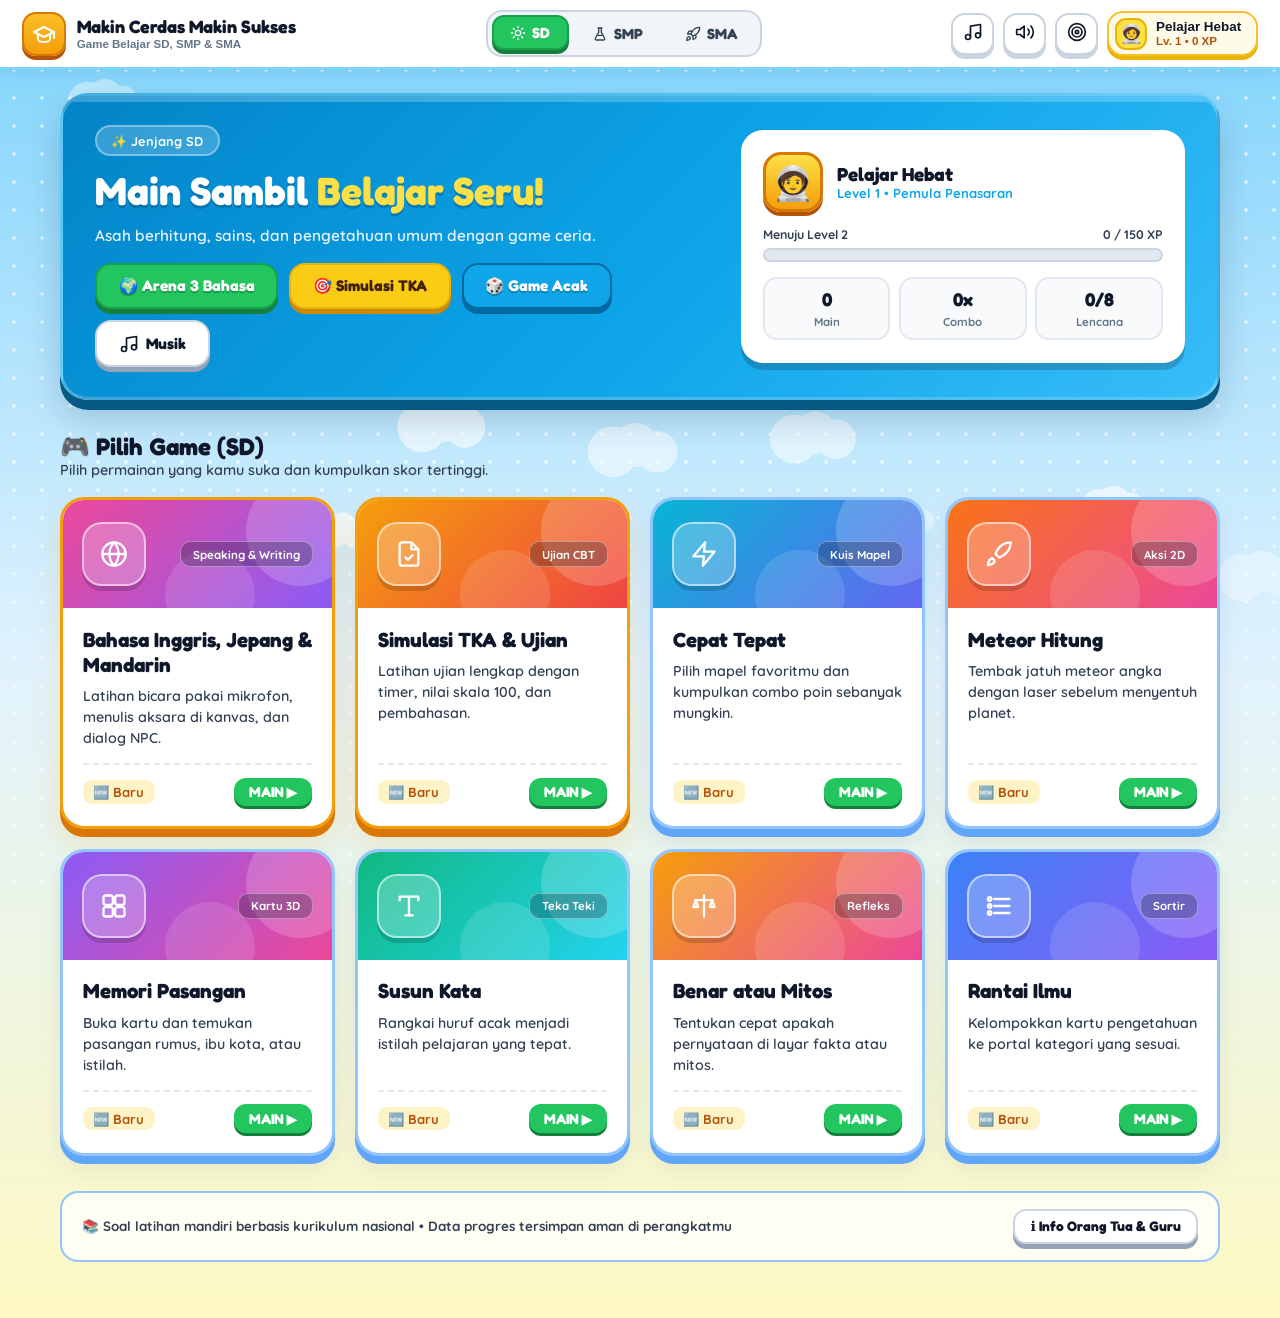
==== commit bfdb5d2c: "chore(deploy): konfigurasi keamanan HTTPS Cloudflare Pages & Workers untuk makincerdasmakinsukses" ====
--- a/index.html
+++ b/index.html
@@ -3,8 +3,15 @@
 <head>
   <meta charset="UTF-8" />
   <meta name="viewport" content="width=device-width, initial-scale=1.0" />
+  <meta name="theme-color" content="#0f172a" />
+  <meta name="mobile-web-app-capable" content="yes" />
+  <meta name="apple-mobile-web-app-capable" content="yes" />
   <title>Makin Cerdas Makin Sukses | Game Edukasi SD, SMP & SMA</title>
   <meta name="description" content="Game edukasi seru berbasis pengetahuan untuk pelajar SD, SMP, dan SMA. Lengkap dengan latihan soal, simulasi TKA, dan musik pilihan." />
+  <meta property="og:title" content="Makin Cerdas Makin Sukses | Arena Game Edukasi SD, SMP & SMA" />
+  <meta property="og:description" content="Platform game edukasi interaktif Kurikulum Merdeka, K13, simulasi TKA/ANBK/UTBK, dan Arena 3 Bahasa." />
+  <meta property="og:type" content="website" />
+  <link rel="icon" type="image/svg+xml" href="data:image/svg+xml,%3Csvg xmlns='http://www.w3.org/2000/svg' viewBox='0 0 64 64'%3E%3Crect width='64' height='64' rx='16' fill='%232563eb'/%3E%3Ctext x='50%25' y='54%25' dominant-baseline='middle' text-anchor='middle' font-size='36'%3E%F0%9F%8E%93%3C/text%3E%3C/svg%3E" />
   <link rel="preconnect" href="https://fonts.googleapis.com" />
   <link rel="preconnect" href="https://fonts.gstatic.com" crossorigin />
   <!-- SD: Fredoka + Quicksand | SMP: Rubik + Poppins | SMA: Chakra Petch + Rajdhani -->
--- a/styles/main.css
+++ b/styles/main.css
@@ -589,7 +589,7 @@
    ===================================================== */
 .games-grid {
   display: grid;
-  grid-template-columns: repeat(auto-fill, minmax(310px, 1fr));
+  grid-template-columns: repeat(auto-fill, minmax(270px, 1fr));
   gap: 1.25rem;
 }
 
@@ -1111,6 +1111,51 @@
 .anim-shake { animation: shake 0.36s ease; }
 .hidden { display: none !important; }
 
+/* Lobby Footer & Info Cards */
+.lobby-footer {
+  margin-top: 2.2rem;
+  padding: 1rem 1.25rem;
+  border-radius: 18px;
+  background: rgba(255, 255, 255, 0.78);
+  border: 2px solid var(--card-border);
+  display: flex;
+  align-items: center;
+  justify-content: space-between;
+  flex-wrap: wrap;
+  gap: 0.75rem;
+  font-size: 0.84rem;
+  color: var(--text-secondary);
+  font-weight: 700;
+}
+
+.info-list {
+  display: flex;
+  flex-direction: column;
+  gap: 0.75rem;
+}
+
+.info-card {
+  padding: 0.9rem 1rem;
+  border-radius: 16px;
+  background: #f8fafc;
+  border: 2px solid #e2e8f0;
+}
+
+.info-card strong {
+  display: block;
+  font-family: var(--font-display);
+  font-size: 0.98rem;
+  color: #0f172a;
+  margin-bottom: 0.25rem;
+}
+
+.info-card p {
+  font-size: 0.86rem;
+  color: #475569;
+  line-height: 1.48;
+  font-weight: 600;
+}
+
 @media (max-width: 860px) {
   .topbar { flex-wrap: wrap; padding: 0.65rem 1rem; }
   .topbar-center { order: 3; width: 100%; display: flex; justify-content: center; }
--- a/styles/games.css
+++ b/styles/games.css
@@ -827,7 +827,416 @@
 @media (max-width: 680px) {
   .options-grid,
   .sort-portals { grid-template-columns: 1fr; }
-  .memory-grid.cols-4 { grid-template-columns: repeat(3, 1fr); }
-  .memory-grid.cols-5 { grid-template-columns: repeat(4, 1fr); }
+  .memory-grid.cols-4 { grid-template-columns: repeat(4, 1fr); gap: 0.5rem; }
+  .memory-grid.cols-5 { grid-template-columns: repeat(4, 1fr); gap: 0.5rem; }
   .meteor-canvas-wrap { height: 350px; }
 }
+
+/* =====================================================
+   GAME 8: ARENA BAHASA DUNIA (Inggris, Jepang, Mandarin)
+   ===================================================== */
+.lang-switch-bar {
+  display: flex;
+  flex-wrap: wrap;
+  gap: 0.6rem;
+  margin-bottom: 0.9rem;
+}
+
+.lang-tab-btn {
+  display: inline-flex;
+  align-items: center;
+  gap: 0.45rem;
+  padding: 0.58rem 1.15rem;
+  border-radius: 15px;
+  border: 2.5px solid #cbd5e1;
+  background: #ffffff;
+  color: #334155;
+  box-shadow: 0 4px 0 #cbd5e1;
+  font-family: var(--font-display);
+  font-weight: 700;
+  font-size: 0.95rem;
+  cursor: pointer;
+  transition: all 0.14s;
+}
+
+.lang-tab-btn.active {
+  background: linear-gradient(135deg, #ec4899, #8b5cf6);
+  border-color: #7c3aed;
+  box-shadow: 0 4px 0 #5b21b6;
+  color: #ffffff;
+}
+
+.lang-card-hero {
+  text-align: center;
+  padding: 1.4rem 1rem;
+  background: #f8fafc;
+  border: 2.5px solid #e2e8f0;
+  border-radius: 22px;
+  margin-bottom: 1.2rem;
+}
+
+.lang-emoji-big { font-size: 3.1rem; display: block; margin-bottom: 0.35rem; }
+
+.lang-word-main {
+  font-family: var(--font-display);
+  font-size: clamp(2rem, 4.5vw, 3.1rem);
+  font-weight: 700;
+  color: #0f172a;
+  line-height: 1.2;
+}
+
+.lang-reading {
+  font-size: 1.08rem;
+  font-weight: 800;
+  color: var(--primary);
+  margin-top: 0.3rem;
+}
+
+.lang-reading.muted { color: #94a3b8; font-size: 0.9rem; }
+
+.lang-meaning {
+  font-size: 0.96rem;
+  color: #334155;
+  margin-top: 0.45rem;
+  font-weight: 700;
+}
+
+.lang-example {
+  margin-top: 0.65rem;
+  font-size: 0.92rem;
+  color: #475569;
+  font-style: italic;
+  font-weight: 600;
+}
+
+.tone-row {
+  display: flex;
+  flex-wrap: wrap;
+  justify-content: center;
+  gap: 0.45rem;
+  margin-top: 0.6rem;
+}
+
+.tone-badge {
+  font-size: 0.76rem;
+  font-weight: 800;
+  padding: 0.24rem 0.65rem;
+  border-radius: 9px;
+  background: #fef3c7;
+  color: #92400e;
+  border: 1.5px solid #fcd34d;
+}
+
+.lang-audio-actions {
+  display: flex;
+  flex-wrap: wrap;
+  justify-content: center;
+  gap: 0.65rem;
+  margin-bottom: 1.25rem;
+}
+
+.mic-zone {
+  text-align: center;
+  padding: 1.2rem;
+  border-radius: 20px;
+  background: #f0f9ff;
+  border: 2.5px dashed #38bdf8;
+}
+
+.mic-btn {
+  padding: 0.9rem 1.8rem;
+  border-radius: 18px;
+  border: 2.5px solid #db2777;
+  background: linear-gradient(135deg, #ec4899, #f43f5e);
+  color: #fff;
+  box-shadow: 0 5px 0 #be185d;
+  font-family: var(--font-display);
+  font-size: 1.08rem;
+  font-weight: 700;
+  cursor: pointer;
+  transition: transform 0.14s, box-shadow 0.14s;
+}
+
+.mic-btn:active { transform: translateY(3px); box-shadow: 0 1px 0 #be185d; }
+.mic-btn.listening {
+  background: #ef4444;
+  animation: micPulse 1s ease-in-out infinite;
+}
+
+@keyframes micPulse {
+  0%, 100% { transform: scale(1); }
+  50% { transform: scale(1.05); }
+}
+
+.mic-note {
+  font-size: 0.84rem;
+  color: #475569;
+  font-weight: 700;
+  margin-top: 0.65rem;
+}
+
+/* Writing & Tracing Canvas */
+.write-top-info {
+  display: flex;
+  align-items: center;
+  justify-content: space-between;
+  flex-wrap: wrap;
+  gap: 0.75rem;
+  margin-bottom: 1.15rem;
+}
+
+.tracing-stage {
+  display: grid;
+  grid-template-columns: minmax(0, 326px) 1fr;
+  gap: 1.4rem;
+  align-items: center;
+}
+
+.tracing-canvas-wrap {
+  width: min(320px, 100%);
+  aspect-ratio: 1 / 1;
+  height: auto;
+  border-radius: 22px;
+  border: 3px solid #94a3b8;
+  background: #ffffff;
+  box-shadow: inset 0 0 18px rgba(15, 23, 42, 0.05), 0 6px 0 #cbd5e1;
+  overflow: hidden;
+  touch-action: none;
+}
+
+#trace-canvas {
+  width: 100%;
+  height: 100%;
+  display: block;
+  cursor: crosshair;
+}
+
+.tracing-tip {
+  font-weight: 700;
+  color: #475569;
+  margin-bottom: 1rem;
+  line-height: 1.5;
+}
+
+.tracing-btn-col {
+  display: flex;
+  flex-direction: column;
+  gap: 0.65rem;
+  max-width: 260px;
+}
+
+.en-write-box {
+  display: flex;
+  flex-wrap: wrap;
+  gap: 0.65rem;
+  max-width: 520px;
+  margin: 0 auto;
+}
+
+.en-write-box .text-input {
+  flex: 1;
+  min-width: 180px;
+}
+
+/* NPC Dialogue Mode */
+.npc-stage {
+  background: #f8fafc;
+  border: 2.5px solid #cbd5e1;
+  border-radius: 22px;
+  padding: 1.25rem;
+  margin-bottom: 1.15rem;
+}
+
+.npc-header {
+  display: flex;
+  align-items: center;
+  justify-content: space-between;
+  margin-bottom: 0.75rem;
+}
+
+.npc-name {
+  font-family: var(--font-display);
+  font-size: 1.15rem;
+  font-weight: 700;
+  color: #0f172a;
+}
+
+.npc-bubble {
+  background: #ffffff;
+  border: 2.5px solid #93c5fd;
+  box-shadow: 0 4px 0 #bfdbfe;
+  border-radius: 18px;
+  padding: 1rem 1.2rem;
+  margin-bottom: 0.7rem;
+}
+
+.npc-line { font-family: var(--font-display); font-size: 1.28rem; color: #0f172a; }
+.npc-romaji { font-size: 0.9rem; color: var(--primary); font-weight: 700; margin-top: 0.3rem; }
+.npc-hint { font-size: 0.85rem; color: #64748b; font-weight: 700; }
+
+.dialog-choices { display: flex; flex-direction: column; gap: 0.75rem; }
+
+.dialog-opt-btn {
+  display: flex;
+  align-items: center;
+  gap: 0.8rem;
+  text-align: left;
+  padding: 0.95rem 1.15rem;
+  border-radius: 16px;
+  border: 2.5px solid #cbd5e1;
+  background: #ffffff;
+  color: #0f172a;
+  box-shadow: 0 5px 0 #cbd5e1;
+  font-family: var(--font-body);
+  font-size: 0.95rem;
+  font-weight: 700;
+  cursor: pointer;
+  transition: transform 0.12s, border-color 0.14s;
+}
+
+.dialog-opt-btn:hover:not(:disabled) {
+  border-color: var(--primary);
+  background: #f0f9ff;
+  transform: translateY(-2px);
+}
+
+.dialog-opt-btn:disabled {
+  cursor: default;
+  opacity: 0.8;
+}
+
+.dialog-opt-btn.correct {
+  border-color: #16a34a;
+  background: #dcfce7;
+  color: #14532d;
+  box-shadow: 0 5px 0 #15803d;
+  opacity: 1;
+}
+
+/* Tri-Language Flashcards */
+.tri-cards-grid {
+  display: grid;
+  grid-template-columns: repeat(auto-fill, minmax(250px, 1fr));
+  gap: 0.95rem;
+}
+
+.tri-card {
+  background: #f8fafc;
+  border: 2.5px solid #cbd5e1;
+  box-shadow: 0 5px 0 #cbd5e1;
+  border-radius: 18px;
+  padding: 1rem;
+  display: flex;
+  flex-direction: column;
+  gap: 0.55rem;
+}
+
+.tri-card-head {
+  display: flex;
+  align-items: center;
+  gap: 0.55rem;
+  padding-bottom: 0.5rem;
+  border-bottom: 2px dashed #e2e8f0;
+  font-family: var(--font-display);
+  font-size: 1.08rem;
+}
+
+.tri-emoji { font-size: 1.6rem; }
+
+.tri-row {
+  display: flex;
+  align-items: center;
+  justify-content: space-between;
+  gap: 0.5rem;
+  font-size: 0.9rem;
+}
+
+.tri-row small { color: #64748b; font-weight: 600; margin-left: 0.25rem; }
+
+.mini-speak-btn {
+  width: 32px;
+  height: 32px;
+  border-radius: 10px;
+  border: 2px solid #cbd5e1;
+  background: #ffffff;
+  cursor: pointer;
+  flex-shrink: 0;
+}
+.mini-speak-btn:hover { background: #e0f2fe; border-color: var(--primary); }
+
+@media (max-width: 740px) {
+  .tracing-stage { grid-template-columns: 1fr; justify-items: center; }
+  .tracing-btn-col { max-width: 100%; width: 100%; }
+}
+
+/* Language Arena Toolbar, Search, Pagination & Navigation */
+.lang-toolbar {
+  display: flex;
+  flex-wrap: wrap;
+  gap: 0.65rem;
+  align-items: center;
+  margin-bottom: 1.05rem;
+}
+
+.lang-topic-select {
+  padding: 0.56rem 0.95rem;
+  border-radius: 14px;
+  border: 2.5px solid #cbd5e1;
+  background: #ffffff;
+  color: #0f172a;
+  font-family: var(--font-body);
+  font-size: 0.88rem;
+  font-weight: 800;
+  box-shadow: 0 3px 0 #cbd5e1;
+  cursor: pointer;
+  max-width: 100%;
+}
+
+.lang-topic-select:focus {
+  outline: none;
+  border-color: var(--primary);
+}
+
+.lang-search-input {
+  flex: 1;
+  min-width: 210px;
+  padding: 0.54rem 0.95rem;
+}
+
+.lang-scope-toggle {
+  display: flex;
+  flex-wrap: wrap;
+  gap: 0.4rem;
+}
+
+.lang-nav-row {
+  display: flex;
+  align-items: center;
+  justify-content: space-between;
+  flex-wrap: wrap;
+  gap: 0.6rem;
+  margin-bottom: 1rem;
+}
+
+.lang-cards-meta {
+  display: flex;
+  align-items: center;
+  justify-content: space-between;
+  flex-wrap: wrap;
+  gap: 0.5rem;
+  font-size: 0.86rem;
+  color: #475569;
+  font-weight: 700;
+  margin-bottom: 0.9rem;
+}
+
+.lang-pagination {
+  display: flex;
+  align-items: center;
+  justify-content: center;
+  flex-wrap: wrap;
+  gap: 0.75rem;
+  margin-top: 1.25rem;
+  padding-top: 1rem;
+  border-top: 2px dashed #e2e8f0;
+}
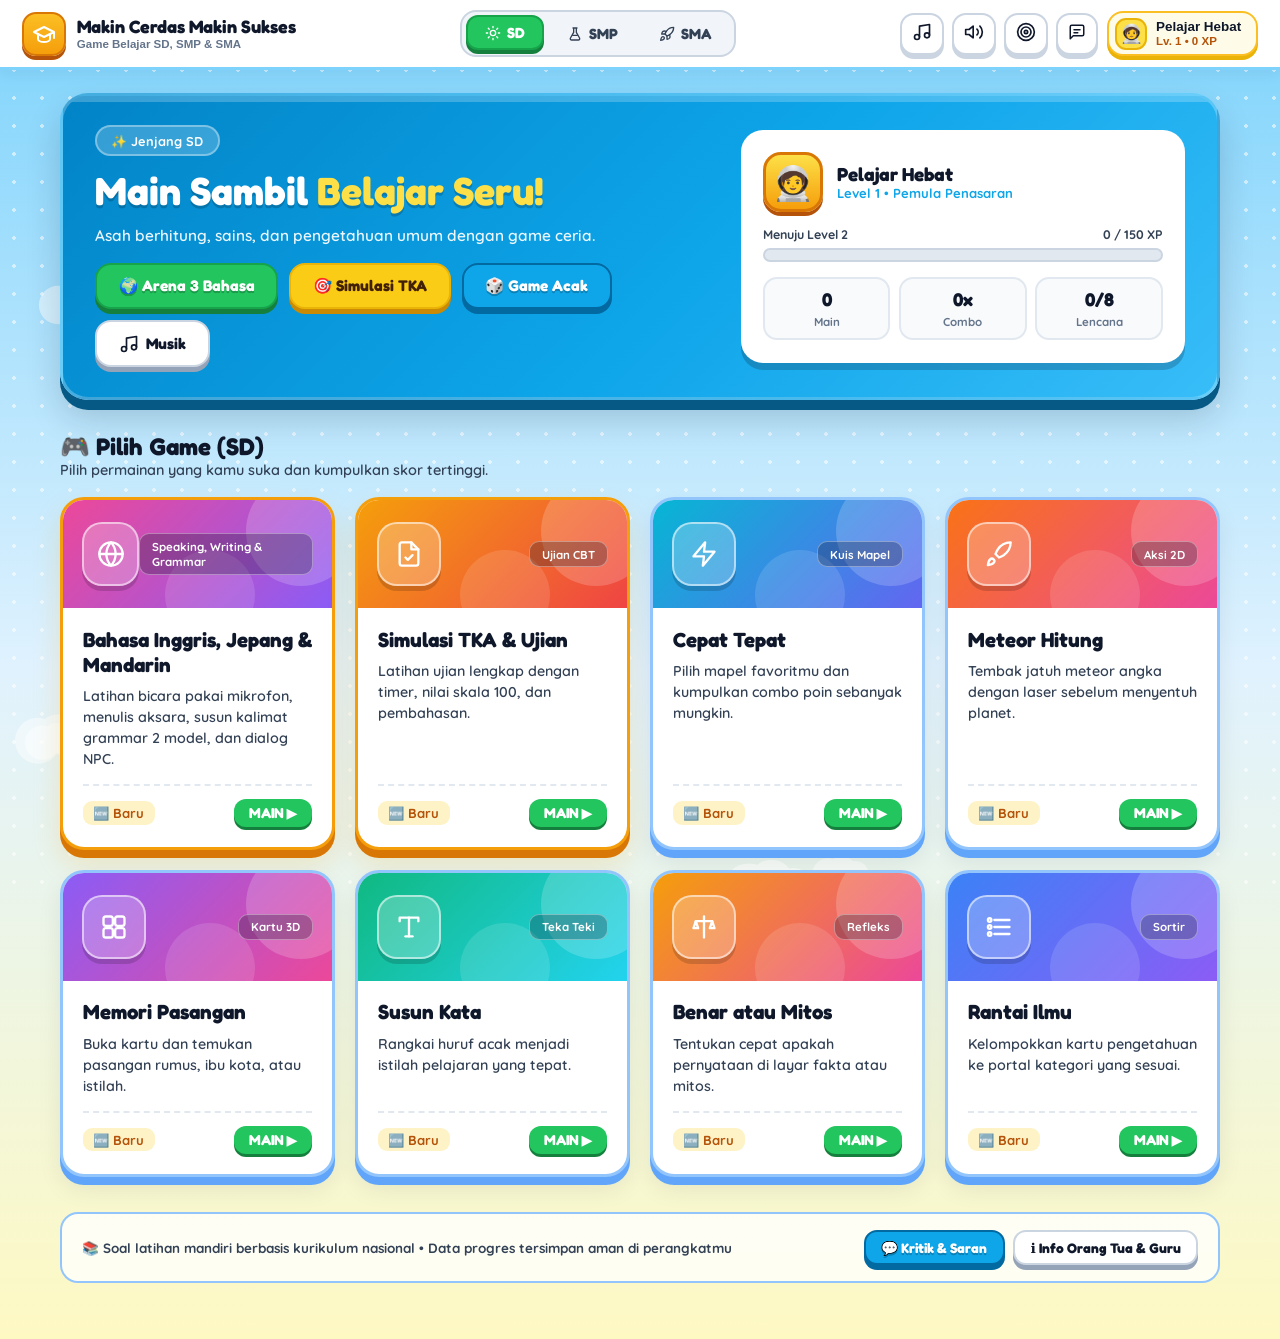
==== commit 02ed583d: "Add Kritik & Saran feature and harden Pages edge and client security" ====
--- a/index.html
+++ b/index.html
@@ -62,6 +62,9 @@
         <span id="quest-icon-slot"></span>
         <span id="quest-dot" class="notif-dot hidden"></span>
       </button>
+      <button id="btn-feedback" class="icon-btn" title="Kritik & Saran" aria-label="Kritik dan Saran">
+        <span id="feedback-icon-slot"></span>
+      </button>
       <button id="btn-profile" class="profile-chip" title="Profil & Lencana">
         <span id="nav-avatar" class="avatar-mini">🧑‍🚀</span>
         <div class="profile-chip-info">
--- a/styles/main.css
+++ b/styles/main.css
@@ -1161,3 +1161,214 @@
   .topbar-center { order: 3; width: 100%; display: flex; justify-content: center; }
   .hero-banner { grid-template-columns: 1fr; padding: 1.4rem; }
 }
+
+.footer-actions {
+  display: flex;
+  flex-wrap: wrap;
+  gap: 0.55rem;
+  align-items: center;
+}
+
+.feedback-shield-banner {
+  display: flex;
+  align-items: flex-start;
+  gap: 0.65rem;
+  padding: 0.75rem 0.95rem;
+  border-radius: 14px;
+  background: #f0fdf4;
+  border: 2px solid #86efac;
+  color: #14532d;
+  font-size: 0.84rem;
+  line-height: 1.45;
+  margin-bottom: 0.95rem;
+}
+
+.feedback-form {
+  display: flex;
+  flex-direction: column;
+  gap: 0.75rem;
+}
+
+.feedback-row {
+  display: grid;
+  grid-template-columns: repeat(2, minmax(0, 1fr));
+  gap: 0.75rem;
+}
+
+@media (max-width: 560px) {
+  .feedback-row {
+    grid-template-columns: 1fr;
+  }
+}
+
+.feedback-label {
+  display: block;
+  font-size: 0.82rem;
+  font-weight: 800;
+  color: var(--text-secondary);
+  margin-bottom: 0.3rem;
+}
+
+.feedback-input,
+.feedback-select,
+.feedback-textarea {
+  width: 100%;
+  border: 2px solid var(--card-border);
+  border-radius: 12px;
+  padding: 0.58rem 0.8rem;
+  font-family: inherit;
+  font-size: 0.92rem;
+  font-weight: 600;
+  color: var(--text-primary);
+  background: #ffffff;
+  transition: border-color 0.15s ease, box-shadow 0.15s ease;
+}
+
+.feedback-input:focus,
+.feedback-select:focus,
+.feedback-textarea:focus {
+  outline: none;
+  border-color: var(--primary);
+  box-shadow: 0 0 0 3px rgba(2, 132, 199, 0.15);
+}
+
+.feedback-textarea {
+  resize: vertical;
+  min-height: 92px;
+}
+
+.feedback-char-row {
+  display: flex;
+  justify-content: space-between;
+  align-items: center;
+  margin-top: 0.25rem;
+  font-size: 0.78rem;
+  color: var(--text-muted);
+}
+
+.star-picker {
+  display: inline-flex;
+  gap: 0.35rem;
+  align-items: center;
+}
+
+.star-btn {
+  border: 2px solid var(--card-border);
+  background: #f8fafc;
+  color: #94a3b8;
+  border-radius: 10px;
+  width: 38px;
+  height: 36px;
+  font-size: 1.15rem;
+  line-height: 1;
+  cursor: pointer;
+  transition: transform 0.12s ease, border-color 0.12s ease, color 0.12s ease, background 0.12s ease;
+}
+
+.star-btn.active {
+  background: #fef3c7;
+  border-color: #f59e0b;
+  color: #d97706;
+  transform: translateY(-1px);
+}
+
+.hp-trap {
+  position: absolute;
+  left: -9999px;
+  width: 1px;
+  height: 1px;
+  opacity: 0;
+  pointer-events: none;
+}
+
+.feedback-alert {
+  padding: 0.65rem 0.85rem;
+  border-radius: 12px;
+  font-size: 0.86rem;
+  font-weight: 700;
+}
+
+.feedback-alert.is-error {
+  background: #fef2f2;
+  border: 2px solid #fca5a5;
+  color: #991b1b;
+}
+
+.feedback-alert.is-success {
+  background: #f0fdf4;
+  border: 2px solid #86efac;
+  color: #166534;
+}
+
+.feedback-list-head {
+  display: flex;
+  justify-content: space-between;
+  align-items: center;
+  flex-wrap: wrap;
+  gap: 0.5rem;
+  margin-top: 1.15rem;
+  padding-top: 0.95rem;
+  border-top: 2px dashed var(--card-border);
+}
+
+.feedback-source-pill {
+  display: inline-flex;
+  align-items: center;
+  gap: 0.35rem;
+  padding: 0.25rem 0.65rem;
+  border-radius: 999px;
+  font-size: 0.75rem;
+  font-weight: 800;
+  background: #e0f2fe;
+  color: #0369a1;
+}
+
+.feedback-list {
+  display: flex;
+  flex-direction: column;
+  gap: 0.65rem;
+  margin-top: 0.65rem;
+}
+
+.feedback-item {
+  background: var(--panel-soft);
+  border: 2px solid #e2e8f0;
+  border-radius: 14px;
+  padding: 0.75rem 0.9rem;
+}
+
+.feedback-item-top {
+  display: flex;
+  justify-content: space-between;
+  align-items: center;
+  flex-wrap: wrap;
+  gap: 0.4rem;
+  margin-bottom: 0.35rem;
+}
+
+.feedback-author {
+  font-weight: 800;
+  font-size: 0.88rem;
+  color: var(--text-primary);
+}
+
+.feedback-meta {
+  font-size: 0.75rem;
+  font-weight: 700;
+  color: var(--text-muted);
+}
+
+.feedback-stars {
+  font-size: 0.82rem;
+  color: #d97706;
+  font-weight: 800;
+}
+
+.feedback-body {
+  font-size: 0.88rem;
+  color: var(--text-secondary);
+  line-height: 1.48;
+  white-space: pre-wrap;
+  word-break: break-word;
+}
+
--- a/styles/games.css
+++ b/styles/games.css
@@ -1240,3 +1240,268 @@
   padding-top: 1rem;
   border-top: 2px dashed #e2e8f0;
 }
+
+/* Susun Kalimat & Grammar 2 Model */
+.sentence-model-bar {
+  display: grid;
+  grid-template-columns: repeat(2, minmax(0, 1fr));
+  gap: 0.65rem;
+  margin-bottom: 1rem;
+}
+
+.sentence-model-btn {
+  display: flex;
+  flex-direction: column;
+  align-items: flex-start;
+  gap: 0.18rem;
+  text-align: left;
+  padding: 0.75rem 0.95rem;
+  border-radius: 16px;
+  border: 2.5px solid #cbd5e1;
+  background: #f8fafc;
+  color: #334155;
+  box-shadow: 0 4px 0 #cbd5e1;
+  cursor: pointer;
+  transition: transform 0.12s, border-color 0.14s, background 0.14s;
+}
+
+.sentence-model-btn strong {
+  font-family: var(--font-display);
+  font-size: 0.95rem;
+  color: #0f172a;
+}
+
+.sentence-model-btn small {
+  font-size: 0.76rem;
+  font-weight: 700;
+  color: #64748b;
+}
+
+.sentence-model-btn:hover {
+  border-color: var(--primary);
+  transform: translateY(-2px);
+}
+
+.sentence-model-btn.active {
+  background: #eff6ff;
+  border-color: var(--primary);
+  box-shadow: 0 4px 0 var(--primary);
+}
+
+.sentence-model-btn.active strong {
+  color: var(--primary);
+}
+
+.sentence-prompt-card {
+  background: #f8fafc;
+  border: 2.5px solid #cbd5e1;
+  border-radius: 20px;
+  padding: 1.15rem 1.25rem;
+  margin-bottom: 1rem;
+}
+
+.grammar-meta-row {
+  display: flex;
+  align-items: center;
+  justify-content: space-between;
+  flex-wrap: wrap;
+  gap: 0.5rem;
+  margin-bottom: 0.65rem;
+}
+
+.grammar-formula-pill {
+  display: inline-block;
+  font-size: 0.8rem;
+  font-weight: 800;
+  color: #1e40af;
+  background: #dbeafe;
+  border: 1.5px solid #93c5fd;
+  padding: 0.3rem 0.7rem;
+  border-radius: 10px;
+  margin-bottom: 0.65rem;
+}
+
+.sentence-prompt-main {
+  font-family: var(--font-display);
+  font-size: clamp(1.22rem, 3vw, 1.65rem);
+  font-weight: 700;
+  color: #0f172a;
+  line-height: 1.45;
+}
+
+.sentence-prompt-guide {
+  font-size: 0.94rem;
+  font-weight: 700;
+  color: var(--primary);
+  margin-top: 0.35rem;
+}
+
+.sentence-prompt-audio {
+  display: flex;
+  flex-wrap: wrap;
+  gap: 0.5rem;
+  margin-top: 0.8rem;
+}
+
+.sentence-input-toggle {
+  display: flex;
+  flex-wrap: wrap;
+  gap: 0.5rem;
+  margin-bottom: 0.9rem;
+}
+
+.sentence-tray-wrap {
+  background: #ffffff;
+  border: 2.5px solid #93c5fd;
+  border-radius: 18px;
+  padding: 0.95rem 1rem;
+  margin-bottom: 1rem;
+}
+
+.sentence-tray-label {
+  display: flex;
+  justify-content: space-between;
+  align-items: center;
+  flex-wrap: wrap;
+  gap: 0.4rem;
+  font-size: 0.78rem;
+  font-weight: 800;
+  color: #475569;
+  margin-bottom: 0.55rem;
+  text-transform: uppercase;
+  letter-spacing: 0.03em;
+}
+
+.sentence-answer-tray {
+  min-height: 64px;
+  display: flex;
+  flex-wrap: wrap;
+  align-items: center;
+  gap: 0.5rem;
+  padding: 0.45rem;
+  border-radius: 14px;
+  background: #f8fafc;
+  border: 2px dashed #cbd5e1;
+}
+
+.sentence-tray-placeholder {
+  font-size: 0.86rem;
+  font-weight: 700;
+  color: #94a3b8;
+  padding: 0.25rem 0.5rem;
+}
+
+.sentence-preview-line {
+  margin-top: 0.65rem;
+  padding-top: 0.55rem;
+  border-top: 1.5px dashed #e2e8f0;
+  font-size: 0.94rem;
+  font-weight: 700;
+  color: #0f172a;
+}
+
+.sentence-word-bank {
+  display: flex;
+  flex-wrap: wrap;
+  gap: 0.55rem;
+  padding: 0.85rem;
+  border-radius: 18px;
+  background: #f1f5f9;
+  border: 2px solid #cbd5e1;
+  margin-bottom: 0.95rem;
+}
+
+.word-tile {
+  display: inline-flex;
+  flex-direction: column;
+  align-items: center;
+  justify-content: center;
+  gap: 0.1rem;
+  padding: 0.5rem 0.85rem;
+  border-radius: 13px;
+  border: 2px solid #cbd5e1;
+  background: #ffffff;
+  color: #0f172a;
+  box-shadow: 0 4px 0 #cbd5e1;
+  cursor: pointer;
+  transition: transform 0.1s, border-color 0.14s, background 0.14s;
+  min-height: 44px;
+}
+
+.word-tile:hover:not(:disabled) {
+  border-color: var(--primary);
+  transform: translateY(-2px);
+}
+
+.word-tile:active:not(:disabled) {
+  transform: translateY(2px);
+  box-shadow: 0 1px 0 #cbd5e1;
+}
+
+.word-tile.in-tray {
+  background: #dbeafe;
+  border-color: #3b82f6;
+  box-shadow: 0 3px 0 #60a5fa;
+}
+
+.word-tile.placed {
+  opacity: 0.32;
+  background: #e2e8f0;
+  box-shadow: none;
+  cursor: default;
+}
+
+.word-tile .tile-main {
+  font-family: var(--font-display);
+  font-size: 1rem;
+  font-weight: 700;
+  line-height: 1.2;
+}
+
+.word-tile .tile-sub {
+  font-size: 0.7rem;
+  font-weight: 700;
+  color: #64748b;
+  line-height: 1.1;
+}
+
+.sentence-actions-row {
+  display: flex;
+  flex-wrap: wrap;
+  gap: 0.55rem;
+  align-items: center;
+}
+
+.sentence-type-form {
+  display: flex;
+  flex-direction: column;
+  gap: 0.75rem;
+}
+
+.sentence-type-input {
+  width: 100%;
+  min-height: 88px;
+  resize: vertical;
+  line-height: 1.5;
+  font-size: 1.02rem;
+}
+
+.grammar-exp-grid {
+  display: grid;
+  gap: 0.4rem;
+  margin: 0.65rem 0;
+  padding: 0.75rem 0.9rem;
+  border-radius: 14px;
+  background: #ffffff;
+  border: 1.5px solid #e2e8f0;
+  font-size: 0.9rem;
+}
+
+@media (max-width: 640px) {
+  .sentence-model-bar {
+    grid-template-columns: 1fr;
+  }
+  .word-tile {
+    padding: 0.45rem 0.7rem;
+  }
+}
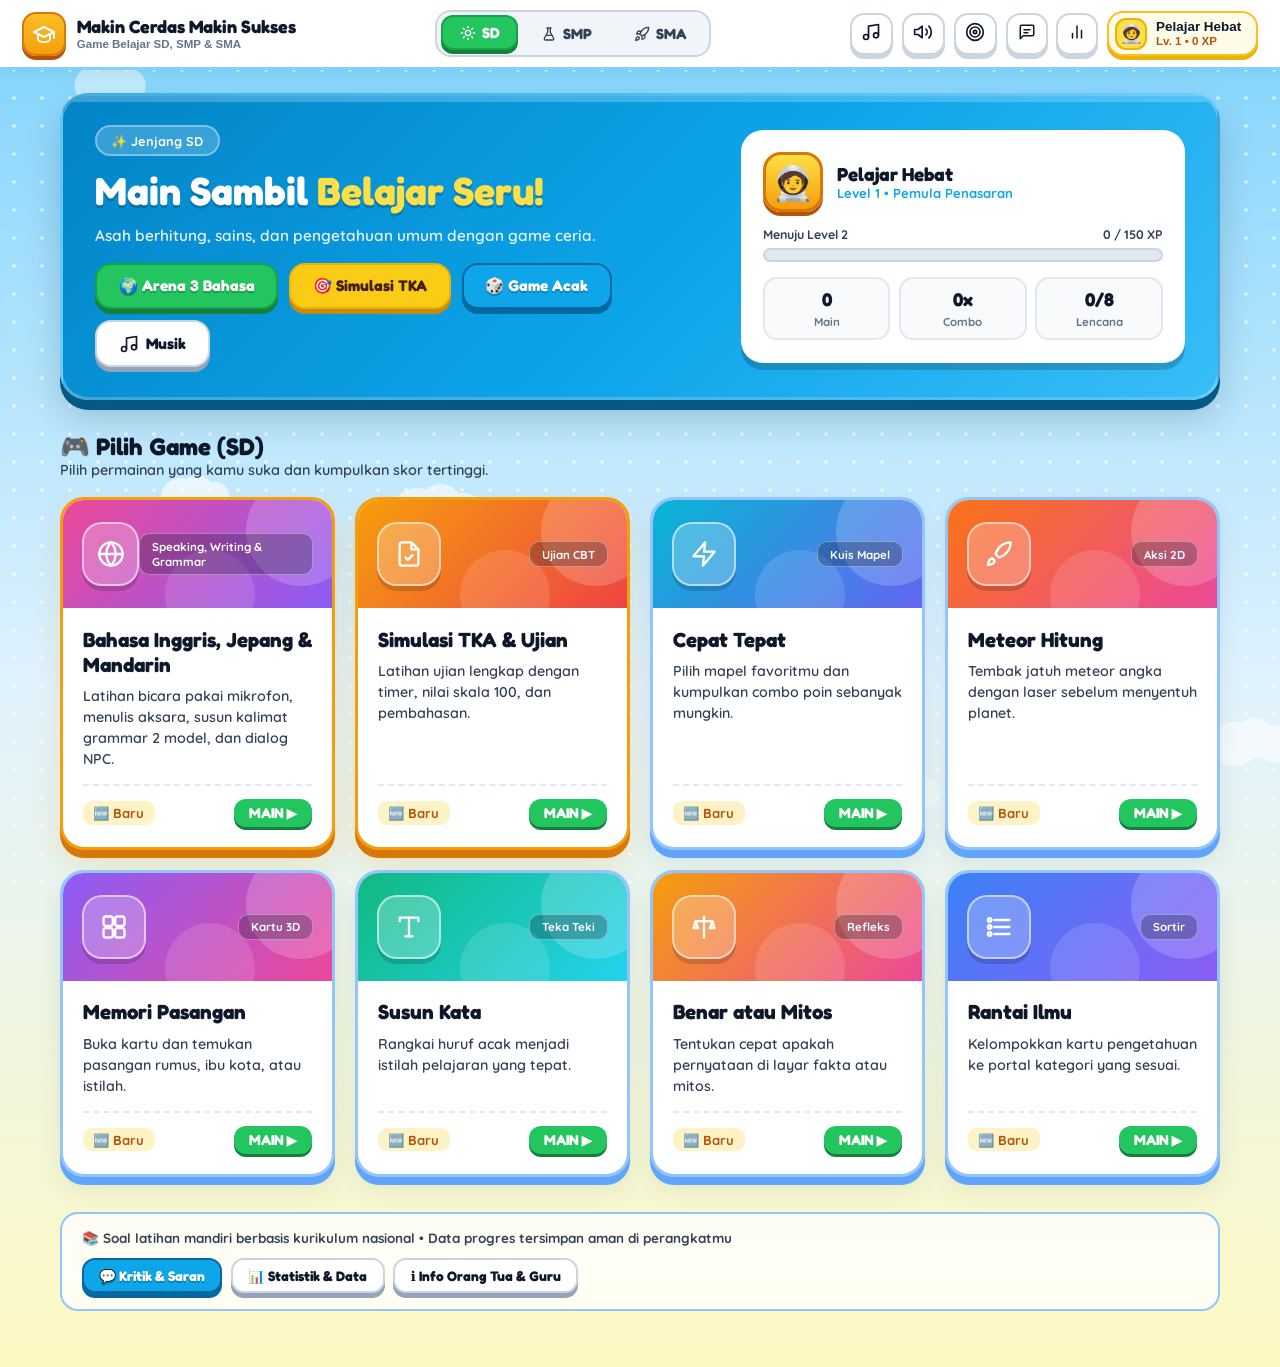
==== commit 372b675a: "Add visual traffic and feedback dashboard, D1 telemetry, and GitHub Pages sync" ====
--- a/index.html
+++ b/index.html
@@ -65,6 +65,9 @@
       <button id="btn-feedback" class="icon-btn" title="Kritik & Saran" aria-label="Kritik dan Saran">
         <span id="feedback-icon-slot"></span>
       </button>
+      <a id="btn-stats" href="/statistik" class="icon-btn" title="Statistik Trafik &amp; Masukan" aria-label="Statistik Trafik dan Masukan" style="text-decoration:none;">
+        <span id="stats-icon-slot"></span>
+      </a>
       <button id="btn-profile" class="profile-chip" title="Profil & Lencana">
         <span id="nav-avatar" class="avatar-mini">🧑‍🚀</span>
         <div class="profile-chip-info">
@@ -84,5 +87,6 @@
   </div>
 
   <script type="module" src="src/app.js"></script>
+  <script defer src="https://static.cloudflareinsights.com/beacon.min.js" data-cf-beacon='{"token": "742f11b09d3942aa87ccdfd9c750c2f5"}'></script>
 </body>
 </html>
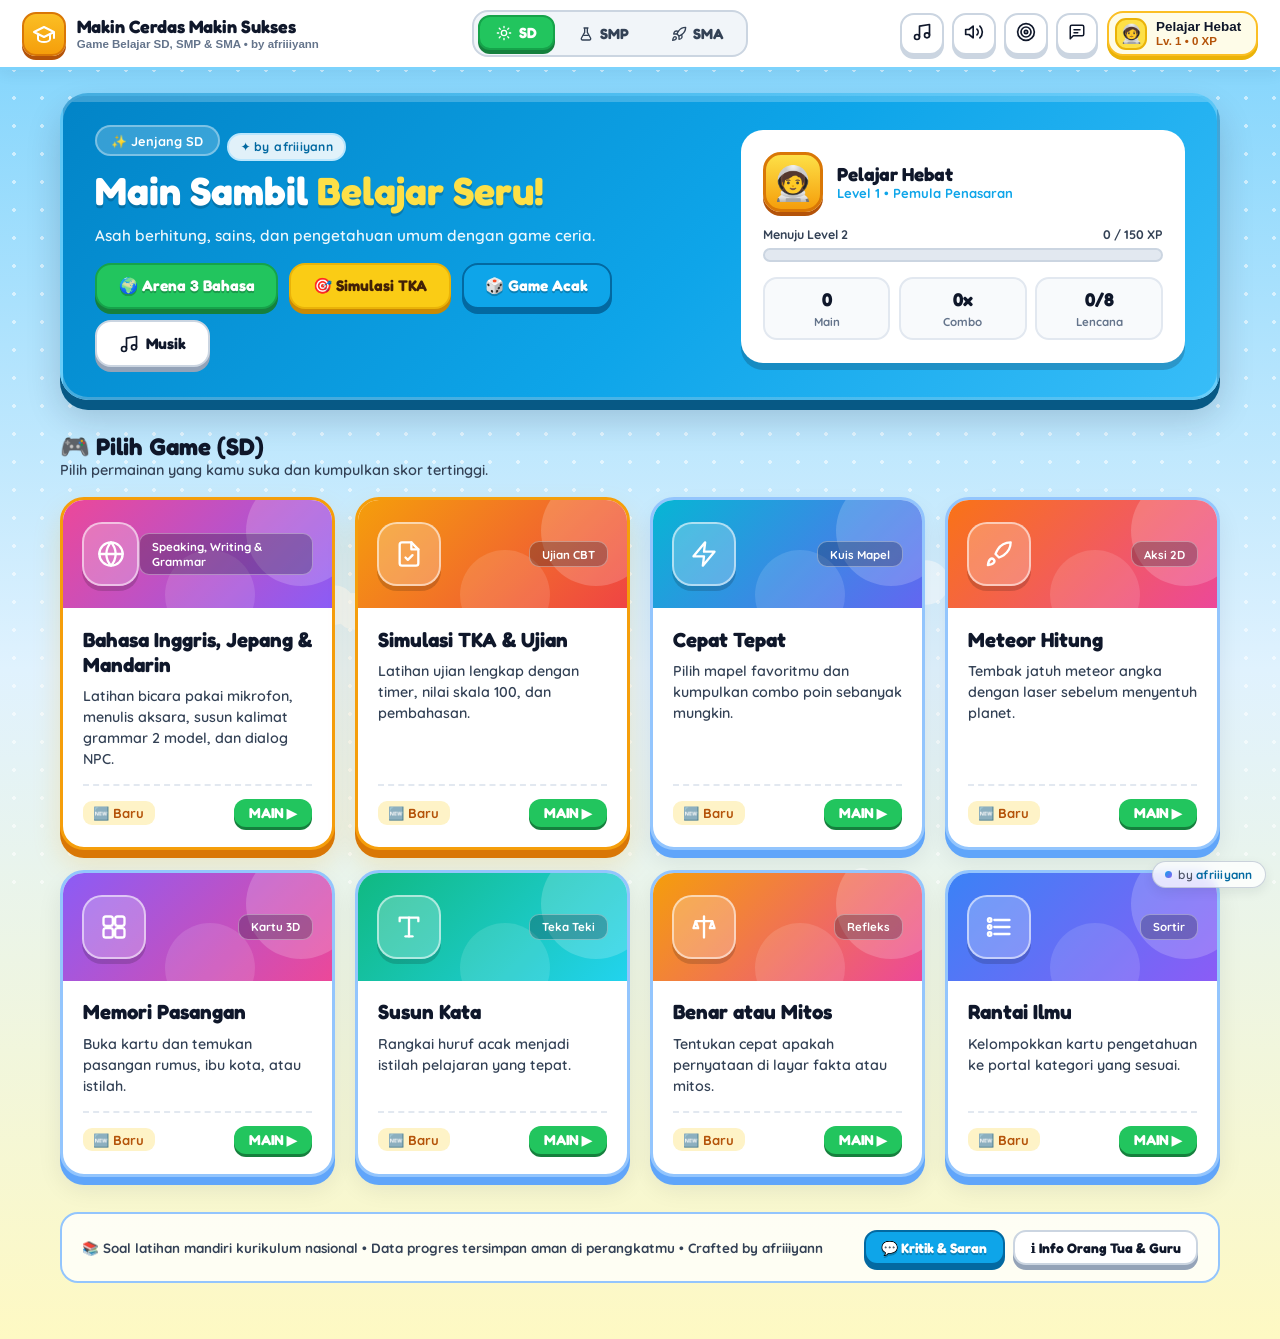
==== commit 0df508a2: "Make telemetry and feedback private in Cloudflare and add by afriiiyann watermark" ====
--- a/index.html
+++ b/index.html
@@ -29,7 +29,7 @@
         <span class="brand-icon" id="brand-icon-slot"></span>
         <span class="brand-text">
           <strong>Makin Cerdas Makin Sukses</strong>
-          <small id="brand-subtitle">Game Belajar SD, SMP & SMA</small>
+          <small id="brand-subtitle">Game Belajar SD, SMP &amp; SMA • by afriiiyann</small>
         </span>
       </button>
     </div>
@@ -65,9 +65,6 @@
       <button id="btn-feedback" class="icon-btn" title="Kritik & Saran" aria-label="Kritik dan Saran">
         <span id="feedback-icon-slot"></span>
       </button>
-      <a id="btn-stats" href="/statistik" class="icon-btn" title="Statistik Trafik &amp; Masukan" aria-label="Statistik Trafik dan Masukan" style="text-decoration:none;">
-        <span id="stats-icon-slot"></span>
-      </a>
       <button id="btn-profile" class="profile-chip" title="Profil & Lencana">
         <span id="nav-avatar" class="avatar-mini">🧑‍🚀</span>
         <div class="profile-chip-info">
@@ -86,6 +83,11 @@
     <div id="modal-content" class="modal-card"></div>
   </div>
 
+  <div class="watermark-pill" aria-hidden="true">
+    <span class="watermark-dot"></span>
+    <span>by <strong>afriiiyann</strong></span>
+  </div>
+
   <script type="module" src="src/app.js"></script>
   <script defer src="https://static.cloudflareinsights.com/beacon.min.js" data-cf-beacon='{"token": "742f11b09d3942aa87ccdfd9c750c2f5"}'></script>
 </body>
--- a/styles/main.css
+++ b/styles/main.css
@@ -1372,3 +1372,83 @@
   word-break: break-word;
 }
 
+.hero-badge-row {
+  display: flex;
+  flex-wrap: wrap;
+  align-items: center;
+  gap: 0.45rem;
+}
+
+.creator-badge {
+  display: inline-flex;
+  align-items: center;
+  gap: 0.3rem;
+  padding: 0.3rem 0.72rem;
+  border-radius: 999px;
+  font-size: 0.76rem;
+  font-weight: 700;
+  color: var(--primary-dark);
+  background: rgba(255, 255, 255, 0.88);
+  border: 2px solid #bae6fd;
+  box-shadow: 0 2px 0 rgba(2, 132, 199, 0.14);
+  letter-spacing: 0.02em;
+}
+
+.watermark-pill {
+  position: fixed;
+  right: 14px;
+  bottom: 12px;
+  z-index: 40;
+  pointer-events: none;
+  user-select: none;
+  display: inline-flex;
+  align-items: center;
+  gap: 0.38rem;
+  padding: 0.32rem 0.78rem;
+  border-radius: 999px;
+  background: rgba(255, 255, 255, 0.78);
+  backdrop-filter: blur(6px);
+  border: 1.5px solid rgba(148, 163, 184, 0.48);
+  box-shadow: 0 4px 12px rgba(15, 23, 42, 0.08);
+  color: rgba(15, 23, 42, 0.72);
+  font-size: 0.74rem;
+  font-weight: 600;
+  letter-spacing: 0.02em;
+}
+
+.watermark-pill strong {
+  color: var(--primary-dark);
+  font-weight: 800;
+}
+
+.watermark-dot {
+  width: 7px;
+  height: 7px;
+  border-radius: 50%;
+  background: linear-gradient(135deg, var(--primary), var(--purple));
+  display: inline-block;
+}
+
+.modal-watermark {
+  margin-top: 1.15rem;
+  padding-top: 0.75rem;
+  border-top: 1.5px dashed #cbd5e1;
+  text-align: center;
+  font-size: 0.74rem;
+  font-weight: 700;
+  color: var(--text-muted);
+  letter-spacing: 0.03em;
+  user-select: none;
+}
+
+@media (max-width: 600px) {
+  .watermark-pill {
+    right: 8px;
+    bottom: 8px;
+    padding: 0.24rem 0.58rem;
+    font-size: 0.66rem;
+    opacity: 0.84;
+  }
+}
+
+
